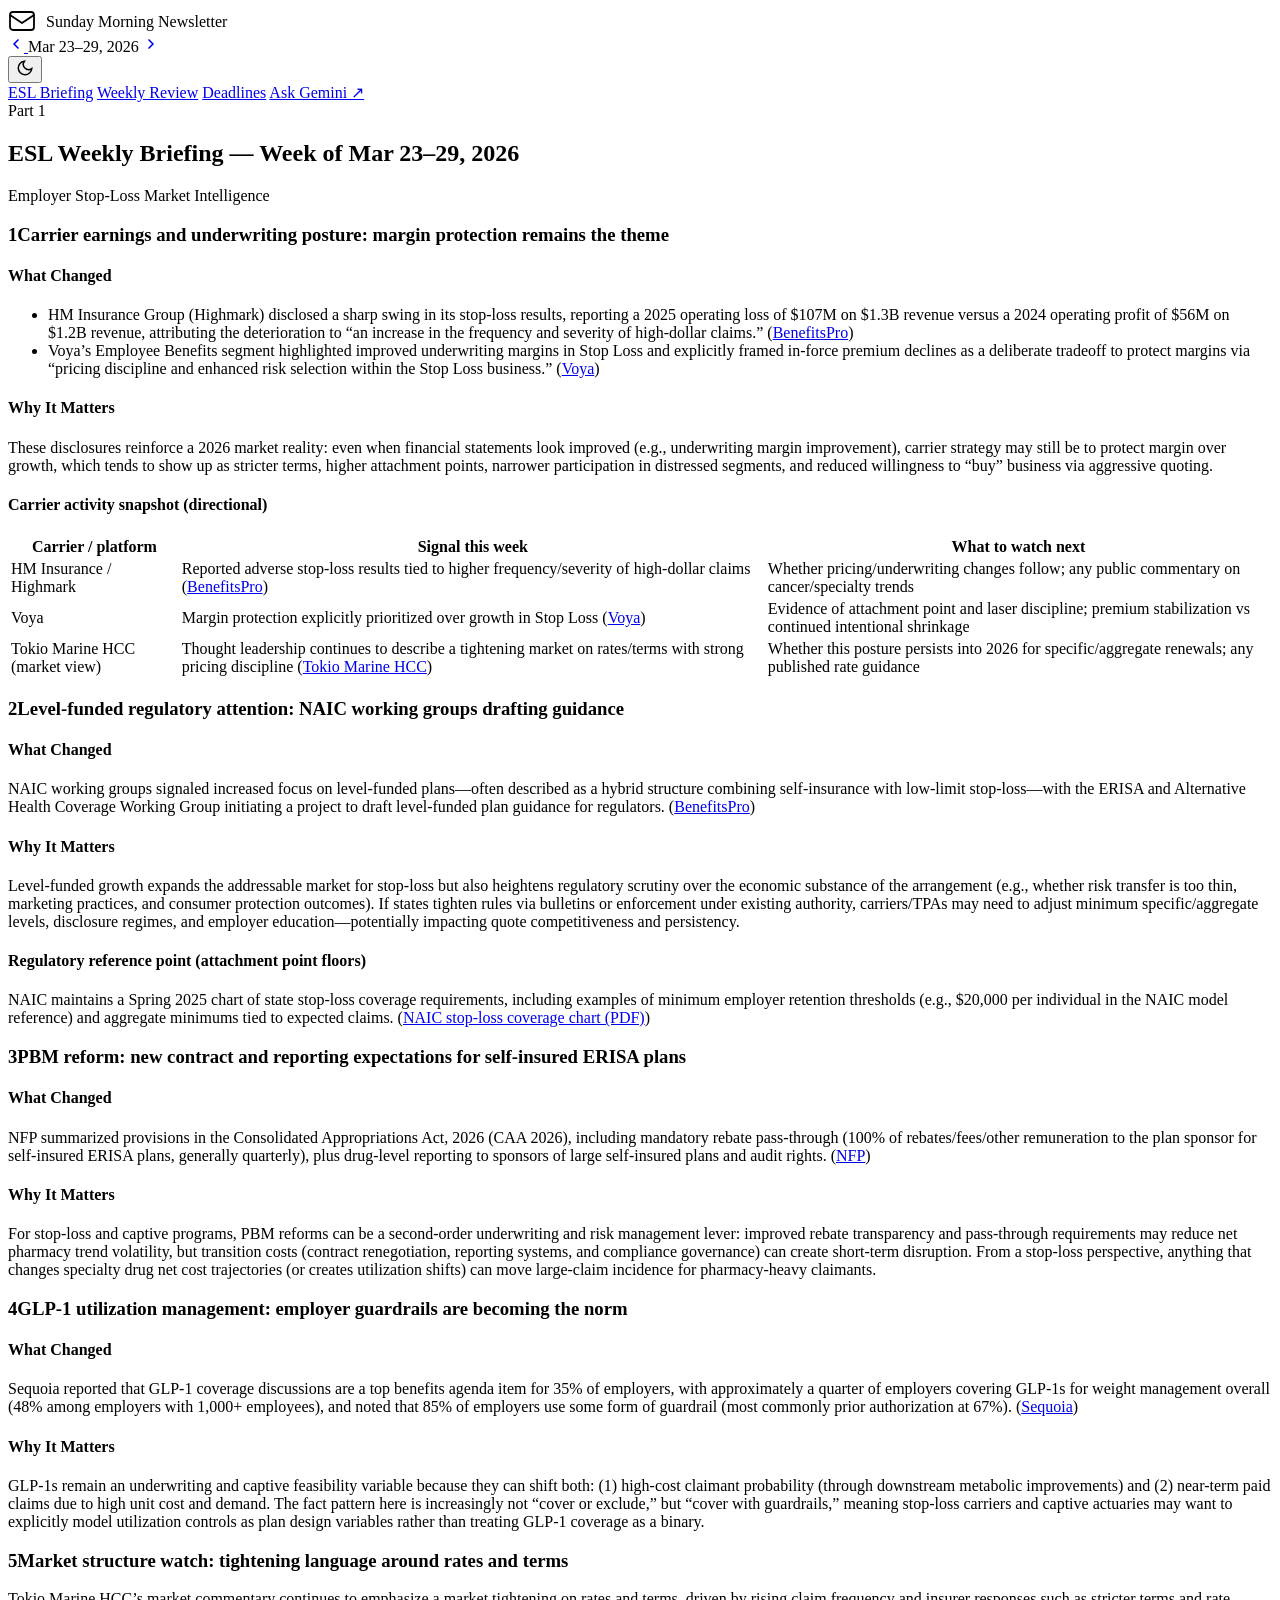
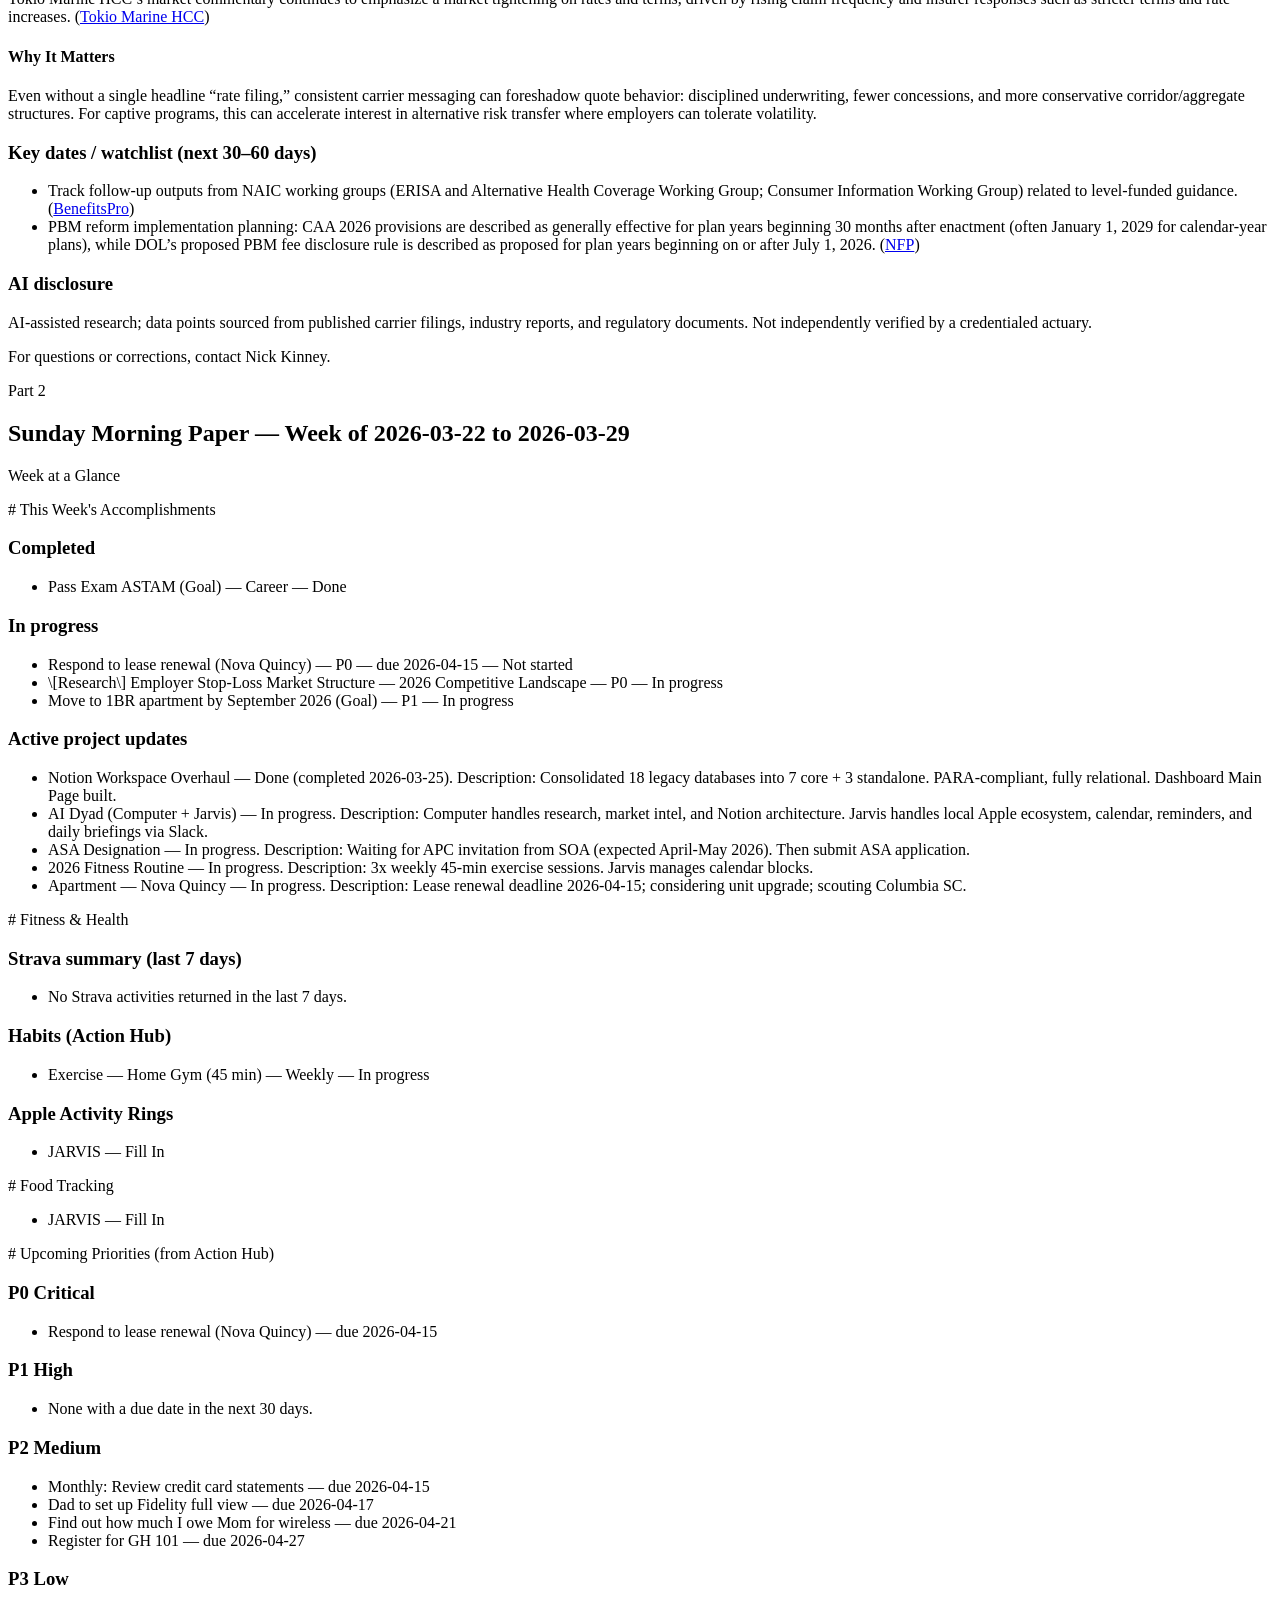
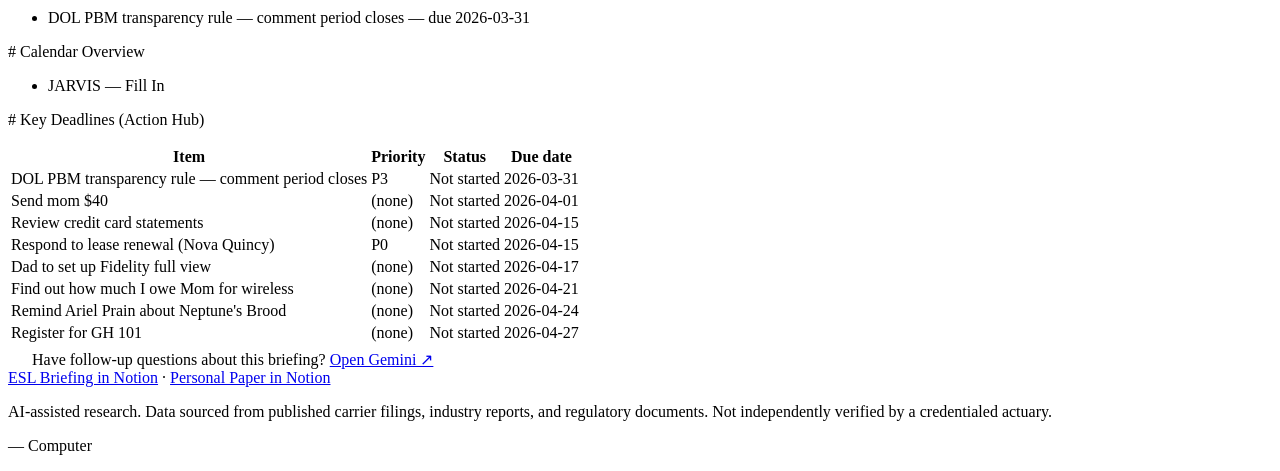
==== issues/0.html @ 7a2645c8 "Initial newsletter site — Mar 23-29, 2026" ====
<!DOCTYPE html>
<html lang="en" data-theme="dark">
<head>
  <meta charset="utf-8">
  <meta name="viewport" content="width=device-width, initial-scale=1.0">
  <title>Sunday Morning Newsletter — Mar 23–29, 2026</title>
  <link rel="preconnect" href="https://fonts.googleapis.com">
  <link rel="preconnect" href="https://fonts.gstatic.com" crossorigin>
  <link href="https://fonts.googleapis.com/css2?family=Inter:wght@400;500;600;700&family=Newsreader:ital,opsz,wght@0,6..72,400;0,6..72,500;0,6..72,600;1,6..72,400&display=swap" rel="stylesheet">
  <link rel="stylesheet" href="style.css">
</head>
<body>

<header class="site-header">
  <div class="header-inner">
    <div class="logo">
      <a href="index.html" style="display:flex;align-items:center;gap:10px;color:inherit;text-decoration:none;">
        <svg width="28" height="28" viewBox="0 0 28 28" fill="none" aria-label="Newsletter logo">
          <rect x="2" y="4" width="24" height="18" rx="3" stroke="currentColor" stroke-width="1.8"/>
          <path d="M2 7l12 8 12-8" stroke="currentColor" stroke-width="1.8" stroke-linejoin="round"/>
          <circle cx="22" cy="6" r="4" fill="var(--color-accent)" stroke="var(--color-bg)" stroke-width="1.5"/>
        </svg>
        <span>Sunday Morning Newsletter</span>
      </a>
    </div>
    <div class="header-meta">
      <div class="issue-nav">
        <a class="nav-arrow nav-disabled" href="#" title="Older issue">
          <svg width="16" height="16" viewBox="0 0 24 24" fill="none" stroke="currentColor" stroke-width="2.5" stroke-linecap="round" stroke-linejoin="round"><polyline points="15 18 9 12 15 6"/></svg>
        </a>
        <span class="edition-date">Mar 23–29, 2026</span>
        <a class="nav-arrow nav-disabled" href="#" title="Newer issue">
          <svg width="16" height="16" viewBox="0 0 24 24" fill="none" stroke="currentColor" stroke-width="2.5" stroke-linecap="round" stroke-linejoin="round"><polyline points="9 18 15 12 9 6"/></svg>
        </a>
      </div>
      <button data-theme-toggle aria-label="Switch to light mode">
        <svg width="18" height="18" viewBox="0 0 24 24" fill="none" stroke="currentColor" stroke-width="2"><circle cx="12" cy="12" r="5"/><path d="M12 1v2M12 21v2M4.22 4.22l1.42 1.42M18.36 18.36l1.42 1.42M1 12h2M21 12h2M4.22 19.78l1.42-1.42M18.36 5.64l1.42-1.42"/></svg>
      </button>
    </div>
  </div>
</header>

<nav class="toc">
  <div class="toc-inner">
    <a href="#esl" class="toc-link active">ESL Briefing</a>
    <a href="#personal" class="toc-link">Weekly Review</a>
    <a href="#deadlines" class="toc-link">Deadlines</a>
    <a href="https://gemini.google.com/" target="_blank" rel="noopener noreferrer" class="toc-link toc-gemini">Ask Gemini ↗</a>
  </div>
</nav>

<main>
  <section id="esl" class="part-banner esl-banner">
    <div class="container">
      <span class="part-label">Part 1</span>
      <h2 class="part-title">ESL Weekly Briefing — Week of Mar 23–29, 2026</h2>
      <p class="part-subtitle">Employer Stop-Loss Market Intelligence</p>
    </div>
  </section>

  <article class="briefing-section">
    <div class="container"><h3 class="section-heading"><span class="section-num">1</span>Carrier earnings and underwriting posture: margin protection remains the theme</h3>
<h4 class="sub-label">What Changed</h4>
<ul>
<li>HM Insurance Group (Highmark) disclosed a sharp swing in its stop-loss results, reporting a 2025 operating loss of $107M on $1.3B revenue versus a 2024 operating profit of $56M on $1.2B revenue, attributing the deterioration to “an increase in the frequency and severity of high-dollar claims.” (<a href="https://www.benefitspro.com/2026/03/25/highmark-loses-107m-on-employer-health-plan-stop-loss-business/" target="_blank" rel="noopener">BenefitsPro</a>)</li>
<li>Voya’s Employee Benefits segment highlighted improved underwriting margins in Stop Loss and explicitly framed in-force premium declines as a deliberate tradeoff to protect margins via “pricing discipline and enhanced risk selection within the Stop Loss business.” (<a href="https://www.voya.com/news/2026/02/voya-financial-announces-fourth-quarter-and-full-year-2025-results" target="_blank" rel="noopener">Voya</a>)</li>
</ul>
<h4 class="sub-label">Why It Matters</h4>
<p>These disclosures reinforce a 2026 market reality: even when financial statements look improved (e.g., underwriting margin improvement), carrier strategy may still be to protect margin over growth, which tends to show up as stricter terms, higher attachment points, narrower participation in distressed segments, and reduced willingness to “buy” business via aggressive quoting.</p>
<h4 class="sub-label">Carrier activity snapshot (directional)</h4>
<div class="data-table-wrap"><table class="data-table"><thead><tr><th>Carrier / platform</th><th>Signal this week</th><th>What to watch next</th></tr></thead><tbody><tr><td class="carrier-name">HM Insurance / Highmark</td><td>Reported adverse stop-loss results tied to higher frequency/severity of high-dollar claims (<a href="https://www.benefitspro.com/2026/03/25/highmark-loses-107m-onemployer-health-plan-stop-loss-business/" target="_blank" rel="noopener">BenefitsPro</a>)</td><td>Whether pricing/underwriting changes follow; any public commentary on cancer/specialty trends</td></tr><tr><td class="carrier-name">Voya</td><td>Margin protection explicitly prioritized over growth in Stop Loss (<a href="https://www.voya.com/news/2026/02/voya-financial-announces-fourth-quarter-and-full-year-2025-results" target="_blank" rel="noopener">Voya</a>)</td><td>Evidence of attachment point and laser discipline; premium stabilization vs continued intentional shrinkage</td></tr><tr><td class="carrier-name">Tokio Marine HCC (market view)</td><td>Thought leadership continues to describe a tightening market on rates/terms with strong pricing discipline (<a href="https://www.tmhcc.com/en-us/news-and-articles/thought-leadership/jay-ritchie-current-stop-loss-market-trends" target="_blank" rel="noopener">Tokio Marine HCC</a>)</td><td>Whether this posture persists into 2026 for specific/aggregate renewals; any published rate guidance</td></tr></tbody></table></div>
<h3 class="section-heading"><span class="section-num">2</span>Level-funded regulatory attention: NAIC working groups drafting guidance</h3>
<h4 class="sub-label">What Changed</h4>
<p>NAIC working groups signaled increased focus on level-funded plans—often described as a hybrid structure combining self-insurance with low-limit stop-loss—with the ERISA and Alternative Health Coverage Working Group initiating a project to draft level-funded plan guidance for regulators. (<a href="https://www.benefitspro.com/2026/03/26/state-regulators-wrestle-with-level-funded-health-plan-surge/" target="_blank" rel="noopener">BenefitsPro</a>)</p>
<h4 class="sub-label">Why It Matters</h4>
<p>Level-funded growth expands the addressable market for stop-loss but also heightens regulatory scrutiny over the economic substance of the arrangement (e.g., whether risk transfer is too thin, marketing practices, and consumer protection outcomes). If states tighten rules via bulletins or enforcement under existing authority, carriers/TPAs may need to adjust minimum specific/aggregate levels, disclosure regimes, and employer education—potentially impacting quote competitiveness and persistency.</p>
<h4 class="sub-label">Regulatory reference point (attachment point floors)</h4>
<p>NAIC maintains a Spring 2025 chart of state stop-loss coverage requirements, including examples of minimum employer retention thresholds (e.g., $20,000 per individual in the NAIC model reference) and aggregate minimums tied to expected claims. (<a href="https://content.naic.org/sites/default/files/model-law-chart-ha-90-stop-loss-coverage.pdf" target="_blank" rel="noopener">NAIC stop-loss coverage chart (PDF)</a>)</p>
<h3 class="section-heading"><span class="section-num">3</span>PBM reform: new contract and reporting expectations for self-insured ERISA plans</h3>
<h4 class="sub-label">What Changed</h4>
<p>NFP summarized provisions in the Consolidated Appropriations Act, 2026 (CAA 2026), including mandatory rebate pass-through (100% of rebates/fees/other remuneration to the plan sponsor for self-insured ERISA plans, generally quarterly), plus drug-level reporting to sponsors of large self-insured plans and audit rights. (<a href="https://www.nfp.com/insights/federal-pbm-reform-is-finally-law/" target="_blank" rel="noopener">NFP</a>)</p>
<h4 class="sub-label">Why It Matters</h4>
<p>For stop-loss and captive programs, PBM reforms can be a second-order underwriting and risk management lever: improved rebate transparency and pass-through requirements may reduce net pharmacy trend volatility, but transition costs (contract renegotiation, reporting systems, and compliance governance) can create short-term disruption. From a stop-loss perspective, anything that changes specialty drug net cost trajectories (or creates utilization shifts) can move large-claim incidence for pharmacy-heavy claimants.</p>
<h3 class="section-heading"><span class="section-num">4</span>GLP-1 utilization management: employer guardrails are becoming the norm</h3>
<h4 class="sub-label">What Changed</h4>
<p>Sequoia reported that GLP-1 coverage discussions are a top benefits agenda item for 35% of employers, with approximately a quarter of employers covering GLP-1s for weight management overall (48% among employers with 1,000+ employees), and noted that 85% of employers use some form of guardrail (most commonly prior authorization at 67%). (<a href="https://www.sequoia.com/2026/03/glp-1-coverage-trends-2026/" target="_blank" rel="noopener">Sequoia</a>)</p>
<h4 class="sub-label">Why It Matters</h4>
<p>GLP-1s remain an underwriting and captive feasibility variable because they can shift both: (1) high-cost claimant probability (through downstream metabolic improvements) and (2) near-term paid claims due to high unit cost and demand. The fact pattern here is increasingly not “cover or exclude,” but “cover with guardrails,” meaning stop-loss carriers and captive actuaries may want to explicitly model utilization controls as plan design variables rather than treating GLP-1 coverage as a binary.</p>
<h3 class="section-heading"><span class="section-num">5</span>Market structure watch: tightening language around rates and terms</h3>
<p>Tokio Marine HCC’s market commentary continues to emphasize a market tightening on rates and terms, driven by rising claim frequency and insurer responses such as stricter terms and rate increases. (<a href="https://www.tmhcc.com/en-us/news-and-articles/thought-leadership/jay-ritchie-current-stop-loss-market-trends" target="_blank" rel="noopener">Tokio Marine HCC</a>)</p>
<h4 class="sub-label">Why It Matters</h4>
<p>Even without a single headline “rate filing,” consistent carrier messaging can foreshadow quote behavior: disciplined underwriting, fewer concessions, and more conservative corridor/aggregate structures. For captive programs, this can accelerate interest in alternative risk transfer where employers can tolerate volatility.</p>
<h3 class="section-heading">Key dates / watchlist (next 30–60 days)</h3>
<ul>
<li>Track follow-up outputs from NAIC working groups (ERISA and Alternative Health Coverage Working Group; Consumer Information Working Group) related to level-funded guidance. (<a href="https://www.benefitspro.com/2026/03/26/state-regulators-wrestle-with-level-funded-health-plan-surge/" target="_blank" rel="noopener">BenefitsPro</a>)</li>
<li>PBM reform implementation planning: CAA 2026 provisions are described as generally effective for plan years beginning 30 months after enactment (often January 1, 2029 for calendar-year plans), while DOL’s proposed PBM fee disclosure rule is described as proposed for plan years beginning on or after July 1, 2026. (<a href="https://www.nfp.com/insights/federal-pbm-reform-is-finally-law/" target="_blank" rel="noopener">NFP</a>)</li>
</ul>
<h3 class="section-heading">AI disclosure</h3>
<p>AI-assisted research; data points sourced from published carrier filings, industry reports, and regulatory documents. Not independently verified by a credentialed actuary.</p>
<p>For questions or corrections, contact Nick Kinney.</p></div>
  </article>

  <section id="personal" class="part-banner personal-banner">
    <div class="container">
      <span class="part-label">Part 2</span>
      <h2 class="part-title">Sunday Morning Paper — Week of 2026-03-22 to 2026-03-29</h2>
      <p class="part-subtitle">Week at a Glance</p>
    </div>
  </section>

  <article class="briefing-section" id="deadlines">
    <div class="container"><p># This Week's Accomplishments</p>
<h3 class="section-heading">Completed</h3>
<ul>
<li>Pass Exam ASTAM (Goal) — Career — Done</li>
</ul>
<h3 class="section-heading">In progress</h3>
<ul>
<li>Respond to lease renewal (Nova Quincy) — P0 — due 2026-04-15 — Not started</li>
<li>\[Research\] Employer Stop-Loss Market Structure — 2026 Competitive Landscape — P0 — In progress</li>
<li>Move to 1BR apartment by September 2026 (Goal) — P1 — In progress</li>
</ul>
<h3 class="section-heading">Active project updates</h3>
<ul>
<li>Notion Workspace Overhaul — Done (completed 2026-03-25). Description: Consolidated 18 legacy databases into 7 core + 3 standalone. PARA-compliant, fully relational. Dashboard Main Page built.</li>
<li>AI Dyad (Computer + Jarvis) — In progress. Description: Computer handles research, market intel, and Notion architecture. Jarvis handles local Apple ecosystem, calendar, reminders, and daily briefings via Slack.</li>
<li>ASA Designation — In progress. Description: Waiting for APC invitation from SOA (expected April-May 2026). Then submit ASA application.</li>
<li>2026 Fitness Routine — In progress. Description: 3x weekly 45-min exercise sessions. Jarvis manages calendar blocks.</li>
<li>Apartment — Nova Quincy — In progress. Description: Lease renewal deadline 2026-04-15; considering unit upgrade; scouting Columbia SC.</li>
</ul>
<p># Fitness & Health</p>
<h3 class="section-heading">Strava summary (last 7 days)</h3>
<ul>
<li>No Strava activities returned in the last 7 days.</li>
</ul>
<h3 class="section-heading">Habits (Action Hub)</h3>
<ul>
<li>Exercise — Home Gym (45 min) — Weekly — In progress</li>
</ul>
<h3 class="section-heading">Apple Activity Rings</h3>
<ul>
<li>JARVIS — Fill In</li>
</ul>
<p># Food Tracking</p>
<ul>
<li>JARVIS — Fill In</li>
</ul>
<p># Upcoming Priorities (from Action Hub)</p>
<h3 class="section-heading">P0 Critical</h3>
<ul>
<li>Respond to lease renewal (Nova Quincy) — due 2026-04-15</li>
</ul>
<h3 class="section-heading">P1 High</h3>
<ul>
<li>None with a due date in the next 30 days.</li>
</ul>
<h3 class="section-heading">P2 Medium</h3>
<ul>
<li>Monthly: Review credit card statements — due 2026-04-15</li>
<li>Dad to set up Fidelity full view — due 2026-04-17</li>
<li>Find out how much I owe Mom for wireless — due 2026-04-21</li>
<li>Register for GH 101 — due 2026-04-27</li>
</ul>
<h3 class="section-heading">P3 Low</h3>
<ul>
<li>DOL PBM transparency rule — comment period closes — due 2026-03-31</li>
</ul>
<p># Calendar Overview</p>
<ul>
<li>JARVIS — Fill In</li>
</ul>
<p># Key Deadlines (Action Hub)</p>
<div class="data-table-wrap"><table class="data-table"><thead><tr><th>Item</th><th>Priority</th><th>Status</th><th>Due date</th></tr></thead><tbody><tr><td class="carrier-name">DOL PBM transparency rule — comment period closes</td><td>P3</td><td>Not started</td><td>2026-03-31</td></tr><tr><td class="carrier-name">Send mom $40</td><td>(none)</td><td>Not started</td><td>2026-04-01</td></tr><tr><td class="carrier-name">Review credit card statements</td><td>(none)</td><td>Not started</td><td>2026-04-15</td></tr><tr><td class="carrier-name">Respond to lease renewal (Nova Quincy)</td><td>P0</td><td>Not started</td><td>2026-04-15</td></tr><tr><td class="carrier-name">Dad to set up Fidelity full view</td><td>(none)</td><td>Not started</td><td>2026-04-17</td></tr><tr><td class="carrier-name">Find out how much I owe Mom for wireless</td><td>(none)</td><td>Not started</td><td>2026-04-21</td></tr><tr><td class="carrier-name">Remind Ariel Prain about Neptune's Brood</td><td>(none)</td><td>Not started</td><td>2026-04-24</td></tr><tr><td class="carrier-name">Register for GH 101</td><td>(none)</td><td>Not started</td><td>2026-04-27</td></tr></tbody></table></div></div>
  </article>
</main>

<footer class="site-footer">
  <div class="container">
    <div class="gemini-bar">
      <svg width="20" height="20" viewBox="0 0 24 24" fill="none">
        <path d="M12 2L2 7l10 5 10-5-10-5zM2 17l10 5 10-5M2 12l10 5 10-5" stroke="var(--color-accent)" stroke-width="1.5" stroke-linejoin="round" stroke-linecap="round"/>
      </svg>
      <span>Have follow-up questions about this briefing?</span>
      <a href="https://gemini.google.com/" target="_blank" rel="noopener noreferrer">Open Gemini ↗</a>
    </div>
    <div class="footer-links">
      <a href="https://www.notion.so/3326f25377ef8184b615d2a63b647298" target="_blank" rel="noopener">ESL Briefing in Notion</a>
      <span class="footer-sep">·</span>
      <a href="https://www.notion.so/3326f25377ef813abde2c9034046ad4c" target="_blank" rel="noopener">Personal Paper in Notion</a>
    </div>
    <p class="ai-disclosure">AI-assisted research. Data sourced from published carrier filings, industry reports, and regulatory documents. Not independently verified by a credentialed actuary.</p>
    <p class="footer-sig">— Computer</p>
  </div>
</footer>

<script>
(function(){
  const t=document.querySelector('[data-theme-toggle]'),r=document.documentElement;
  let d=matchMedia('(prefers-color-scheme:dark)').matches?'dark':'light';
  r.setAttribute('data-theme',d);
  function u(){t.innerHTML=d==='dark'?'<svg width="18" height="18" viewBox="0 0 24 24" fill="none" stroke="currentColor" stroke-width="2"><circle cx="12" cy="12" r="5"/><path d="M12 1v2M12 21v2M4.22 4.22l1.42 1.42M18.36 18.36l1.42 1.42M1 12h2M21 12h2M4.22 19.78l1.42-1.42M18.36 5.64l1.42-1.42"/></svg>':'<svg width="18" height="18" viewBox="0 0 24 24" fill="none" stroke="currentColor" stroke-width="2"><path d="M21 12.79A9 9 0 1 1 11.21 3 7 7 0 0 0 21 12.79z"/></svg>';}
  u();t.addEventListener('click',()=>{d=d==='dark'?'light':'dark';r.setAttribute('data-theme',d);u();});
})();
const secs=document.querySelectorAll('[id]'),links=document.querySelectorAll('.toc-link:not(.toc-gemini)');
new IntersectionObserver(es=>{es.forEach(e=>{if(e.isIntersecting){links.forEach(l=>l.classList.remove('active'));const l=document.querySelector(`.toc-link[href="#${e.target.id}"]`);if(l)l.classList.add('active');}});},{rootMargin:'-100px 0px -60% 0px'}).observe(...secs);
</script>
</body>
</html>
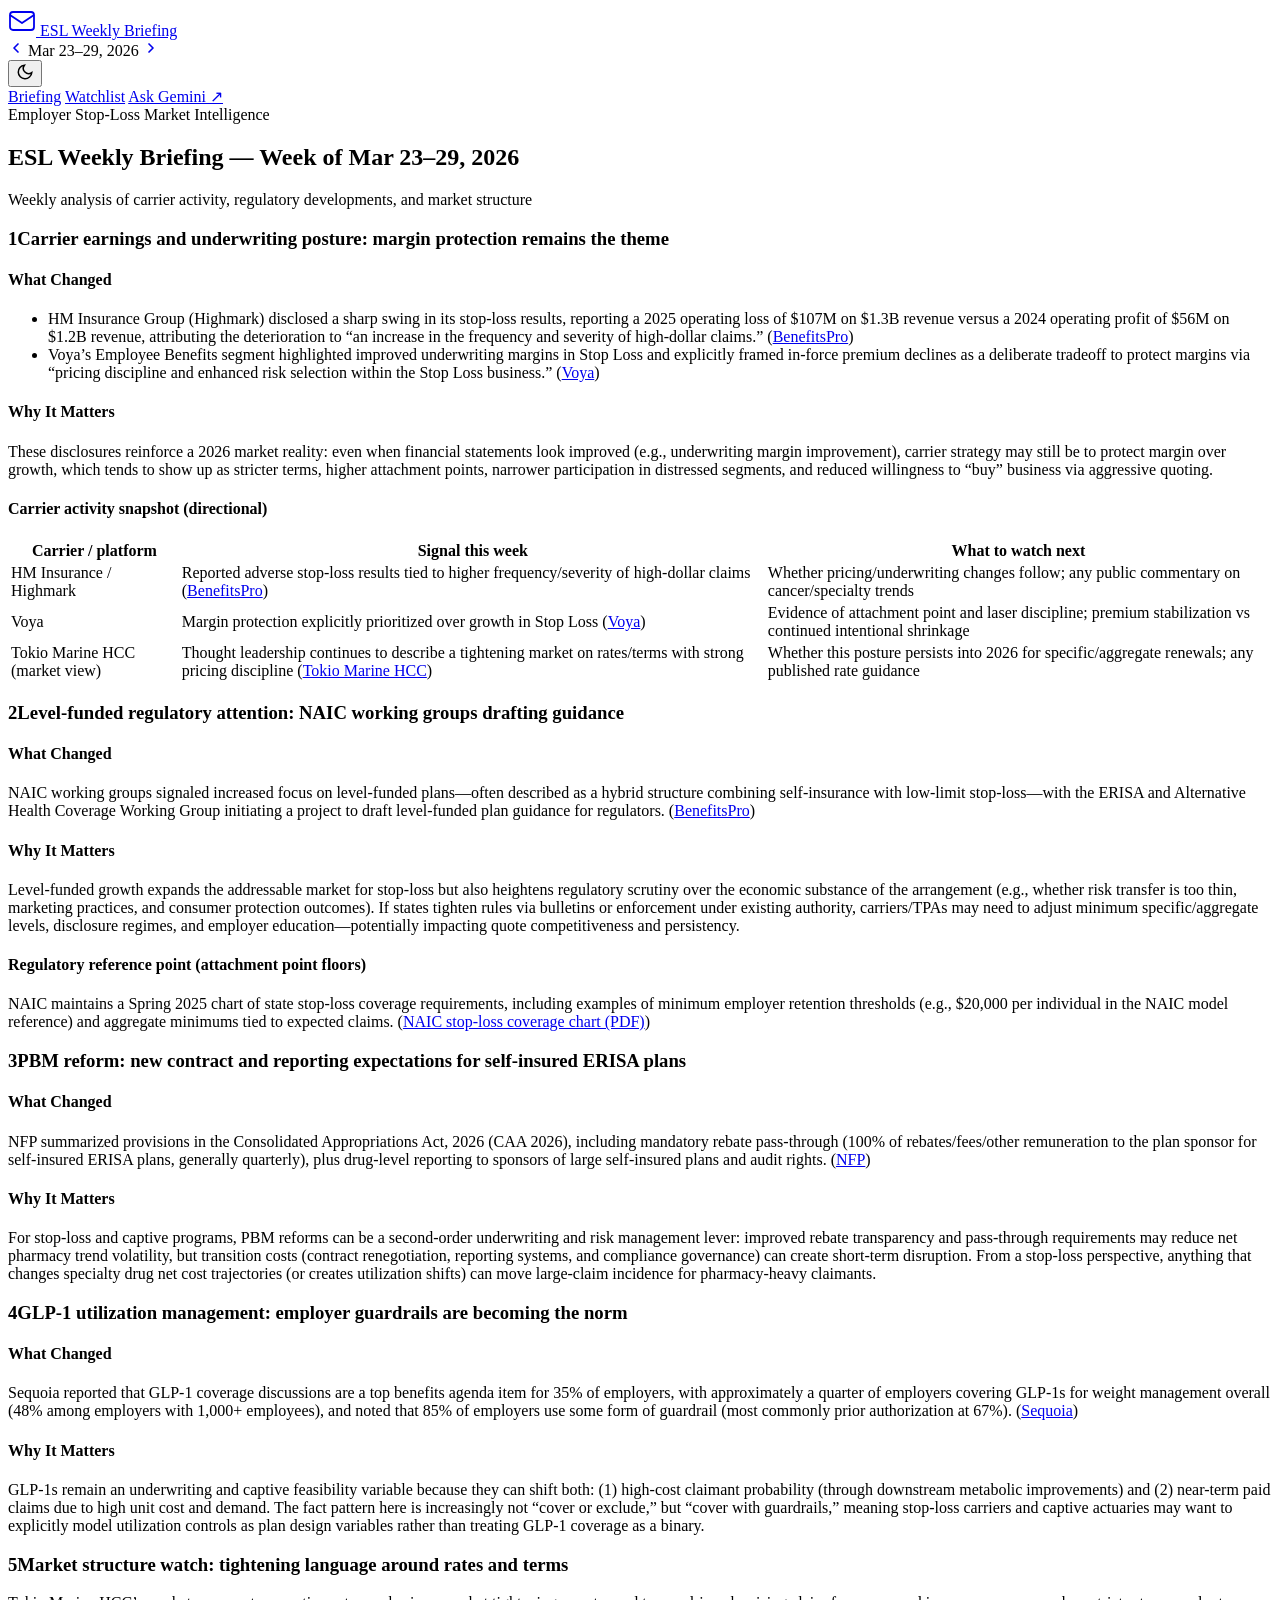
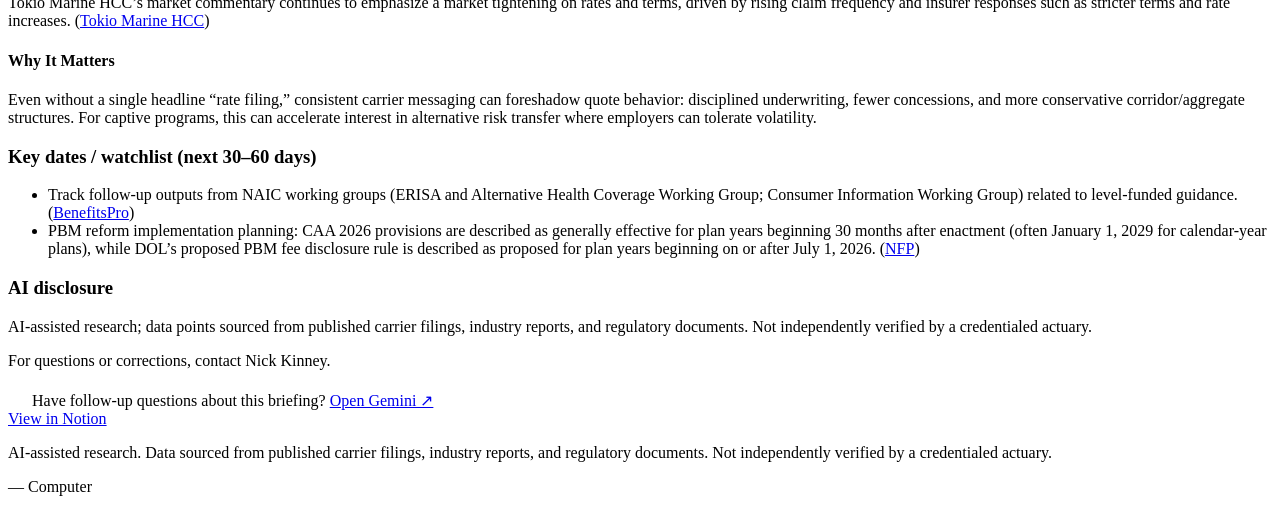
==== commit 3f088d50: "ESL-only public site — removed personal review, improved formatting" ====
--- a/issues/0.html
+++ b/issues/0.html
@@ -1,65 +1,41 @@
 <!DOCTYPE html>
 <html lang="en" data-theme="dark">
 <head>
-  <meta charset="utf-8">
-  <meta name="viewport" content="width=device-width, initial-scale=1.0">
-  <title>Sunday Morning Newsletter — Mar 23–29, 2026</title>
-  <link rel="preconnect" href="https://fonts.googleapis.com">
-  <link rel="preconnect" href="https://fonts.gstatic.com" crossorigin>
-  <link href="https://fonts.googleapis.com/css2?family=Inter:wght@400;500;600;700&family=Newsreader:ital,opsz,wght@0,6..72,400;0,6..72,500;0,6..72,600;1,6..72,400&display=swap" rel="stylesheet">
-  <link rel="stylesheet" href="style.css">
+<meta charset="utf-8"><meta name="viewport" content="width=device-width, initial-scale=1.0">
+<title>ESL Weekly Briefing — Week of Mar 23–29, 2026</title>
+<link rel="preconnect" href="https://fonts.googleapis.com">
+<link rel="preconnect" href="https://fonts.gstatic.com" crossorigin>
+<link href="https://fonts.googleapis.com/css2?family=Inter:wght@400;500;600;700;800&family=Newsreader:ital,opsz,wght@0,6..72,400;0,6..72,500;0,6..72,600;1,6..72,400&display=swap" rel="stylesheet">
+<link rel="stylesheet" href="style.css">
 </head>
 <body>
+<header class="site-header"><div class="header-inner">
+<div class="logo"><a href="index.html">
+<svg width="28" height="28" viewBox="0 0 28 28" fill="none" aria-label="Logo"><rect x="2" y="4" width="24" height="18" rx="3" stroke="currentColor" stroke-width="1.8"/><path d="M2 7l12 8 12-8" stroke="currentColor" stroke-width="1.8" stroke-linejoin="round"/><circle cx="22" cy="6" r="4" fill="var(--color-accent)" stroke="var(--color-bg)" stroke-width="1.5"/></svg>
+<span>ESL Weekly Briefing</span></a></div>
+<div class="header-meta"><div class="issue-nav">
+<a class="nav-arrow nav-disabled" href="#" title="Older"><svg width="16" height="16" viewBox="0 0 24 24" fill="none" stroke="currentColor" stroke-width="2.5" stroke-linecap="round" stroke-linejoin="round"><polyline points="15 18 9 12 15 6"/></svg></a>
+<span class="edition-date">Mar 23–29, 2026</span>
+<a class="nav-arrow nav-disabled" href="#" title="Newer"><svg width="16" height="16" viewBox="0 0 24 24" fill="none" stroke="currentColor" stroke-width="2.5" stroke-linecap="round" stroke-linejoin="round"><polyline points="9 18 15 12 9 6"/></svg></a>
+</div>
+<button data-theme-toggle aria-label="Toggle theme"><svg width="18" height="18" viewBox="0 0 24 24" fill="none" stroke="currentColor" stroke-width="2"><circle cx="12" cy="12" r="5"/><path d="M12 1v2M12 21v2M4.22 4.22l1.42 1.42M18.36 18.36l1.42 1.42M1 12h2M21 12h2M4.22 19.78l1.42-1.42M18.36 5.64l1.42-1.42"/></svg></button>
+</div></div></header>
 
-<header class="site-header">
-  <div class="header-inner">
-    <div class="logo">
-      <a href="index.html" style="display:flex;align-items:center;gap:10px;color:inherit;text-decoration:none;">
-        <svg width="28" height="28" viewBox="0 0 28 28" fill="none" aria-label="Newsletter logo">
-          <rect x="2" y="4" width="24" height="18" rx="3" stroke="currentColor" stroke-width="1.8"/>
-          <path d="M2 7l12 8 12-8" stroke="currentColor" stroke-width="1.8" stroke-linejoin="round"/>
-          <circle cx="22" cy="6" r="4" fill="var(--color-accent)" stroke="var(--color-bg)" stroke-width="1.5"/>
-        </svg>
-        <span>Sunday Morning Newsletter</span>
-      </a>
-    </div>
-    <div class="header-meta">
-      <div class="issue-nav">
-        <a class="nav-arrow nav-disabled" href="#" title="Older issue">
-          <svg width="16" height="16" viewBox="0 0 24 24" fill="none" stroke="currentColor" stroke-width="2.5" stroke-linecap="round" stroke-linejoin="round"><polyline points="15 18 9 12 15 6"/></svg>
-        </a>
-        <span class="edition-date">Mar 23–29, 2026</span>
-        <a class="nav-arrow nav-disabled" href="#" title="Newer issue">
-          <svg width="16" height="16" viewBox="0 0 24 24" fill="none" stroke="currentColor" stroke-width="2.5" stroke-linecap="round" stroke-linejoin="round"><polyline points="9 18 15 12 9 6"/></svg>
-        </a>
-      </div>
-      <button data-theme-toggle aria-label="Switch to light mode">
-        <svg width="18" height="18" viewBox="0 0 24 24" fill="none" stroke="currentColor" stroke-width="2"><circle cx="12" cy="12" r="5"/><path d="M12 1v2M12 21v2M4.22 4.22l1.42 1.42M18.36 18.36l1.42 1.42M1 12h2M21 12h2M4.22 19.78l1.42-1.42M18.36 5.64l1.42-1.42"/></svg>
-      </button>
-    </div>
-  </div>
-</header>
-
-<nav class="toc">
-  <div class="toc-inner">
-    <a href="#esl" class="toc-link active">ESL Briefing</a>
-    <a href="#personal" class="toc-link">Weekly Review</a>
-    <a href="#deadlines" class="toc-link">Deadlines</a>
-    <a href="https://gemini.google.com/" target="_blank" rel="noopener noreferrer" class="toc-link toc-gemini">Ask Gemini ↗</a>
-  </div>
-</nav>
+<nav class="toc"><div class="toc-inner">
+<a href="#top" class="toc-link active">Briefing</a>
+<a href="#watchlist" class="toc-link">Watchlist</a>
+<a href="https://gemini.google.com/" target="_blank" rel="noopener noreferrer" class="toc-link toc-gemini">Ask Gemini ↗</a>
+</div></nav>
 
 <main>
-  <section id="esl" class="part-banner esl-banner">
-    <div class="container">
-      <span class="part-label">Part 1</span>
-      <h2 class="part-title">ESL Weekly Briefing — Week of Mar 23–29, 2026</h2>
-      <p class="part-subtitle">Employer Stop-Loss Market Intelligence</p>
-    </div>
-  </section>
+<section id="top" class="issue-hero"><div class="container">
+<div class="part-label">Employer Stop-Loss Market Intelligence</div>
+<h1>ESL Weekly Briefing — Week of Mar 23–29, 2026</h1>
+<p class="subtitle">Weekly analysis of carrier activity, regulatory developments, and market structure</p>
+</div></section>
 
-  <article class="briefing-section">
-    <div class="container"><h3 class="section-heading"><span class="section-num">1</span>Carrier earnings and underwriting posture: margin protection remains the theme</h3>
+<article class="briefing-section"><div class="container">
+<h3 class="section-heading"><span class="section-num">1</span>Carrier earnings and underwriting posture: margin protection remains the theme</h3>
 <h4 class="sub-label">What Changed</h4>
 <ul>
 <li>HM Insurance Group (Highmark) disclosed a sharp swing in its stop-loss results, reporting a 2025 operating loss of $107M on $1.3B revenue versus a 2024 operating profit of $56M on $1.2B revenue, attributing the deterioration to “an increase in the frequency and severity of high-dollar claims.” (<a href="https://www.benefitspro.com/2026/03/25/highmark-loses-107m-on-employer-health-plan-stop-loss-business/" target="_blank" rel="noopener">BenefitsPro</a>)</li>
@@ -97,112 +73,22 @@
 </ul>
 <h3 class="section-heading">AI disclosure</h3>
 <p>AI-assisted research; data points sourced from published carrier filings, industry reports, and regulatory documents. Not independently verified by a credentialed actuary.</p>
-<p>For questions or corrections, contact Nick Kinney.</p></div>
-  </article>
-
-  <section id="personal" class="part-banner personal-banner">
-    <div class="container">
-      <span class="part-label">Part 2</span>
-      <h2 class="part-title">Sunday Morning Paper — Week of 2026-03-22 to 2026-03-29</h2>
-      <p class="part-subtitle">Week at a Glance</p>
-    </div>
-  </section>
-
-  <article class="briefing-section" id="deadlines">
-    <div class="container"><p># This Week's Accomplishments</p>
-<h3 class="section-heading">Completed</h3>
-<ul>
-<li>Pass Exam ASTAM (Goal) — Career — Done</li>
-</ul>
-<h3 class="section-heading">In progress</h3>
-<ul>
-<li>Respond to lease renewal (Nova Quincy) — P0 — due 2026-04-15 — Not started</li>
-<li>\[Research\] Employer Stop-Loss Market Structure — 2026 Competitive Landscape — P0 — In progress</li>
-<li>Move to 1BR apartment by September 2026 (Goal) — P1 — In progress</li>
-</ul>
-<h3 class="section-heading">Active project updates</h3>
-<ul>
-<li>Notion Workspace Overhaul — Done (completed 2026-03-25). Description: Consolidated 18 legacy databases into 7 core + 3 standalone. PARA-compliant, fully relational. Dashboard Main Page built.</li>
-<li>AI Dyad (Computer + Jarvis) — In progress. Description: Computer handles research, market intel, and Notion architecture. Jarvis handles local Apple ecosystem, calendar, reminders, and daily briefings via Slack.</li>
-<li>ASA Designation — In progress. Description: Waiting for APC invitation from SOA (expected April-May 2026). Then submit ASA application.</li>
-<li>2026 Fitness Routine — In progress. Description: 3x weekly 45-min exercise sessions. Jarvis manages calendar blocks.</li>
-<li>Apartment — Nova Quincy — In progress. Description: Lease renewal deadline 2026-04-15; considering unit upgrade; scouting Columbia SC.</li>
-</ul>
-<p># Fitness & Health</p>
-<h3 class="section-heading">Strava summary (last 7 days)</h3>
-<ul>
-<li>No Strava activities returned in the last 7 days.</li>
-</ul>
-<h3 class="section-heading">Habits (Action Hub)</h3>
-<ul>
-<li>Exercise — Home Gym (45 min) — Weekly — In progress</li>
-</ul>
-<h3 class="section-heading">Apple Activity Rings</h3>
-<ul>
-<li>JARVIS — Fill In</li>
-</ul>
-<p># Food Tracking</p>
-<ul>
-<li>JARVIS — Fill In</li>
-</ul>
-<p># Upcoming Priorities (from Action Hub)</p>
-<h3 class="section-heading">P0 Critical</h3>
-<ul>
-<li>Respond to lease renewal (Nova Quincy) — due 2026-04-15</li>
-</ul>
-<h3 class="section-heading">P1 High</h3>
-<ul>
-<li>None with a due date in the next 30 days.</li>
-</ul>
-<h3 class="section-heading">P2 Medium</h3>
-<ul>
-<li>Monthly: Review credit card statements — due 2026-04-15</li>
-<li>Dad to set up Fidelity full view — due 2026-04-17</li>
-<li>Find out how much I owe Mom for wireless — due 2026-04-21</li>
-<li>Register for GH 101 — due 2026-04-27</li>
-</ul>
-<h3 class="section-heading">P3 Low</h3>
-<ul>
-<li>DOL PBM transparency rule — comment period closes — due 2026-03-31</li>
-</ul>
-<p># Calendar Overview</p>
-<ul>
-<li>JARVIS — Fill In</li>
-</ul>
-<p># Key Deadlines (Action Hub)</p>
-<div class="data-table-wrap"><table class="data-table"><thead><tr><th>Item</th><th>Priority</th><th>Status</th><th>Due date</th></tr></thead><tbody><tr><td class="carrier-name">DOL PBM transparency rule — comment period closes</td><td>P3</td><td>Not started</td><td>2026-03-31</td></tr><tr><td class="carrier-name">Send mom $40</td><td>(none)</td><td>Not started</td><td>2026-04-01</td></tr><tr><td class="carrier-name">Review credit card statements</td><td>(none)</td><td>Not started</td><td>2026-04-15</td></tr><tr><td class="carrier-name">Respond to lease renewal (Nova Quincy)</td><td>P0</td><td>Not started</td><td>2026-04-15</td></tr><tr><td class="carrier-name">Dad to set up Fidelity full view</td><td>(none)</td><td>Not started</td><td>2026-04-17</td></tr><tr><td class="carrier-name">Find out how much I owe Mom for wireless</td><td>(none)</td><td>Not started</td><td>2026-04-21</td></tr><tr><td class="carrier-name">Remind Ariel Prain about Neptune's Brood</td><td>(none)</td><td>Not started</td><td>2026-04-24</td></tr><tr><td class="carrier-name">Register for GH 101</td><td>(none)</td><td>Not started</td><td>2026-04-27</td></tr></tbody></table></div></div>
-  </article>
+<p>For questions or corrections, contact Nick Kinney.</p>
+</div></article>
 </main>
 
-<footer class="site-footer">
-  <div class="container">
-    <div class="gemini-bar">
-      <svg width="20" height="20" viewBox="0 0 24 24" fill="none">
-        <path d="M12 2L2 7l10 5 10-5-10-5zM2 17l10 5 10-5M2 12l10 5 10-5" stroke="var(--color-accent)" stroke-width="1.5" stroke-linejoin="round" stroke-linecap="round"/>
-      </svg>
-      <span>Have follow-up questions about this briefing?</span>
-      <a href="https://gemini.google.com/" target="_blank" rel="noopener noreferrer">Open Gemini ↗</a>
-    </div>
-    <div class="footer-links">
-      <a href="https://www.notion.so/3326f25377ef8184b615d2a63b647298" target="_blank" rel="noopener">ESL Briefing in Notion</a>
-      <span class="footer-sep">·</span>
-      <a href="https://www.notion.so/3326f25377ef813abde2c9034046ad4c" target="_blank" rel="noopener">Personal Paper in Notion</a>
-    </div>
-    <p class="ai-disclosure">AI-assisted research. Data sourced from published carrier filings, industry reports, and regulatory documents. Not independently verified by a credentialed actuary.</p>
-    <p class="footer-sig">— Computer</p>
-  </div>
-</footer>
+<footer class="site-footer"><div class="container">
+<div class="gemini-bar">
+<svg width="20" height="20" viewBox="0 0 24 24" fill="none"><path d="M12 2L2 7l10 5 10-5-10-5zM2 17l10 5 10-5M2 12l10 5 10-5" stroke="var(--color-accent)" stroke-width="1.5" stroke-linejoin="round" stroke-linecap="round"/></svg>
+<span>Have follow-up questions about this briefing?</span>
+<a href="https://gemini.google.com/" target="_blank" rel="noopener noreferrer">Open Gemini ↗</a>
+</div>
+<div class="footer-links"><a href="https://www.notion.so/3326f25377ef8184b615d2a63b647298" target="_blank" rel="noopener">View in Notion</a></div>
+<p class="ai-disclosure">AI-assisted research. Data sourced from published carrier filings, industry reports, and regulatory documents. Not independently verified by a credentialed actuary.</p>
+<p class="footer-sig">— Computer</p>
+</div></footer>
 
 <script>
-(function(){
-  const t=document.querySelector('[data-theme-toggle]'),r=document.documentElement;
-  let d=matchMedia('(prefers-color-scheme:dark)').matches?'dark':'light';
-  r.setAttribute('data-theme',d);
-  function u(){t.innerHTML=d==='dark'?'<svg width="18" height="18" viewBox="0 0 24 24" fill="none" stroke="currentColor" stroke-width="2"><circle cx="12" cy="12" r="5"/><path d="M12 1v2M12 21v2M4.22 4.22l1.42 1.42M18.36 18.36l1.42 1.42M1 12h2M21 12h2M4.22 19.78l1.42-1.42M18.36 5.64l1.42-1.42"/></svg>':'<svg width="18" height="18" viewBox="0 0 24 24" fill="none" stroke="currentColor" stroke-width="2"><path d="M21 12.79A9 9 0 1 1 11.21 3 7 7 0 0 0 21 12.79z"/></svg>';}
-  u();t.addEventListener('click',()=>{d=d==='dark'?'light':'dark';r.setAttribute('data-theme',d);u();});
-})();
-const secs=document.querySelectorAll('[id]'),links=document.querySelectorAll('.toc-link:not(.toc-gemini)');
-new IntersectionObserver(es=>{es.forEach(e=>{if(e.isIntersecting){links.forEach(l=>l.classList.remove('active'));const l=document.querySelector(`.toc-link[href="#${e.target.id}"]`);if(l)l.classList.add('active');}});},{rootMargin:'-100px 0px -60% 0px'}).observe(...secs);
+(function(){const t=document.querySelector('[data-theme-toggle]'),r=document.documentElement;let d=matchMedia('(prefers-color-scheme:dark)').matches?'dark':'light';r.setAttribute('data-theme',d);function u(){t.innerHTML=d==='dark'?'<svg width="18" height="18" viewBox="0 0 24 24" fill="none" stroke="currentColor" stroke-width="2"><circle cx="12" cy="12" r="5"/><path d="M12 1v2M12 21v2M4.22 4.22l1.42 1.42M18.36 18.36l1.42 1.42M1 12h2M21 12h2M4.22 19.78l1.42-1.42M18.36 5.64l1.42-1.42"/></svg>':'<svg width="18" height="18" viewBox="0 0 24 24" fill="none" stroke="currentColor" stroke-width="2"><path d="M21 12.79A9 9 0 1 1 11.21 3 7 7 0 0 0 21 12.79z"/></svg>';};u();t.addEventListener('click',()=>{d=d==='dark'?'light':'dark';r.setAttribute('data-theme',d);u();});})();
 </script>
-</body>
-</html>+</body></html>
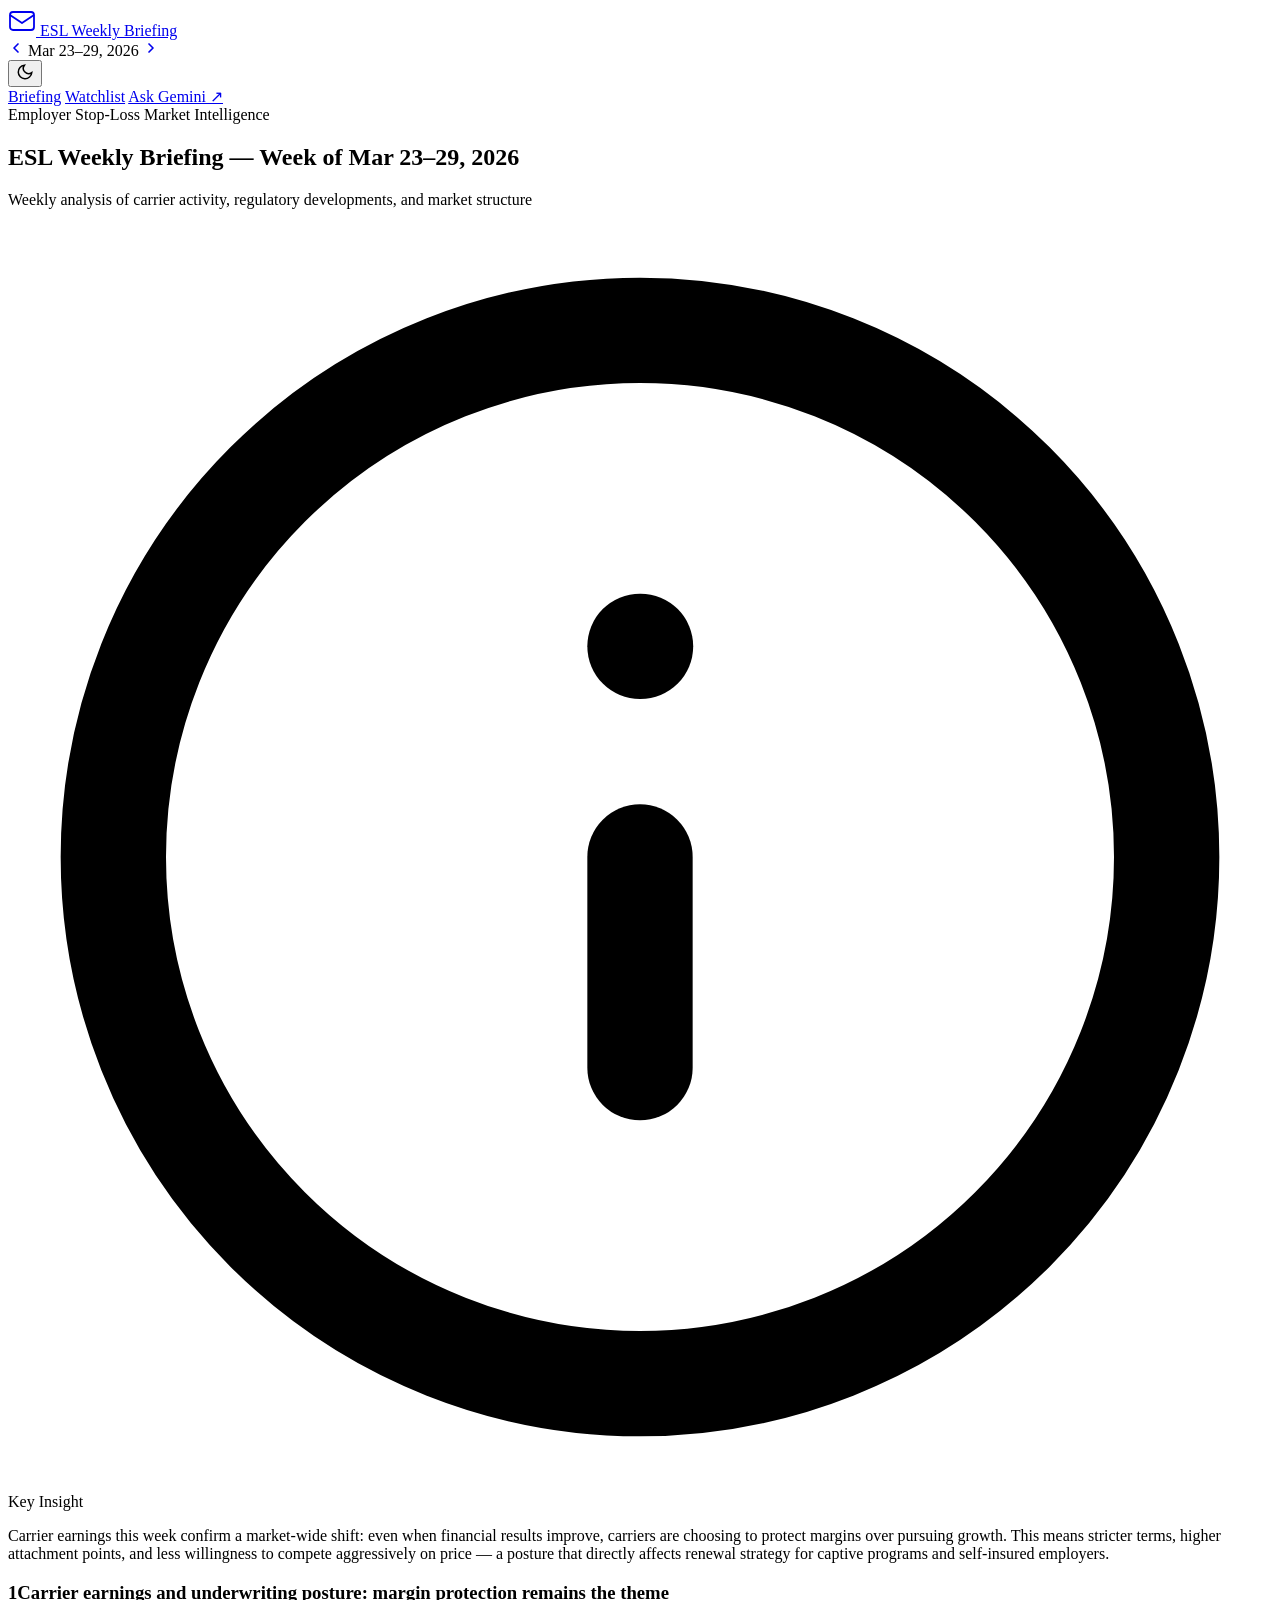
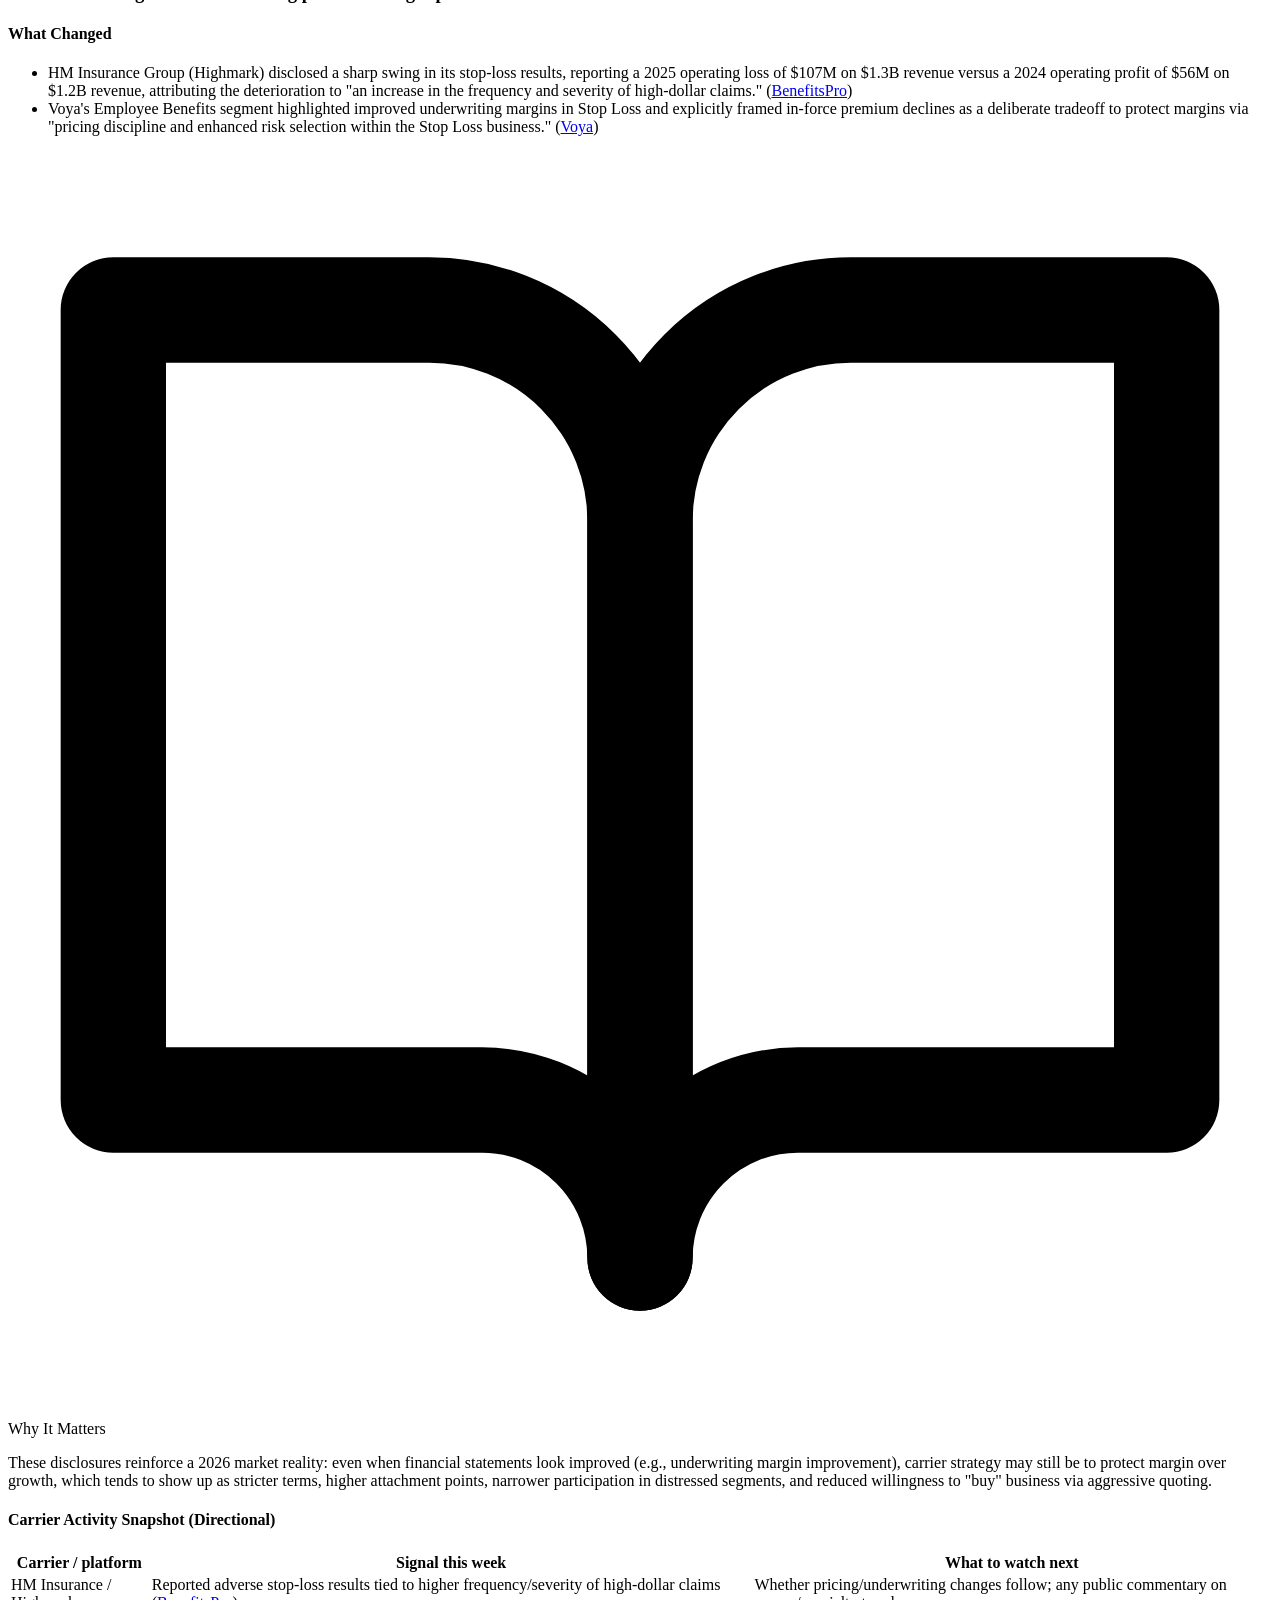
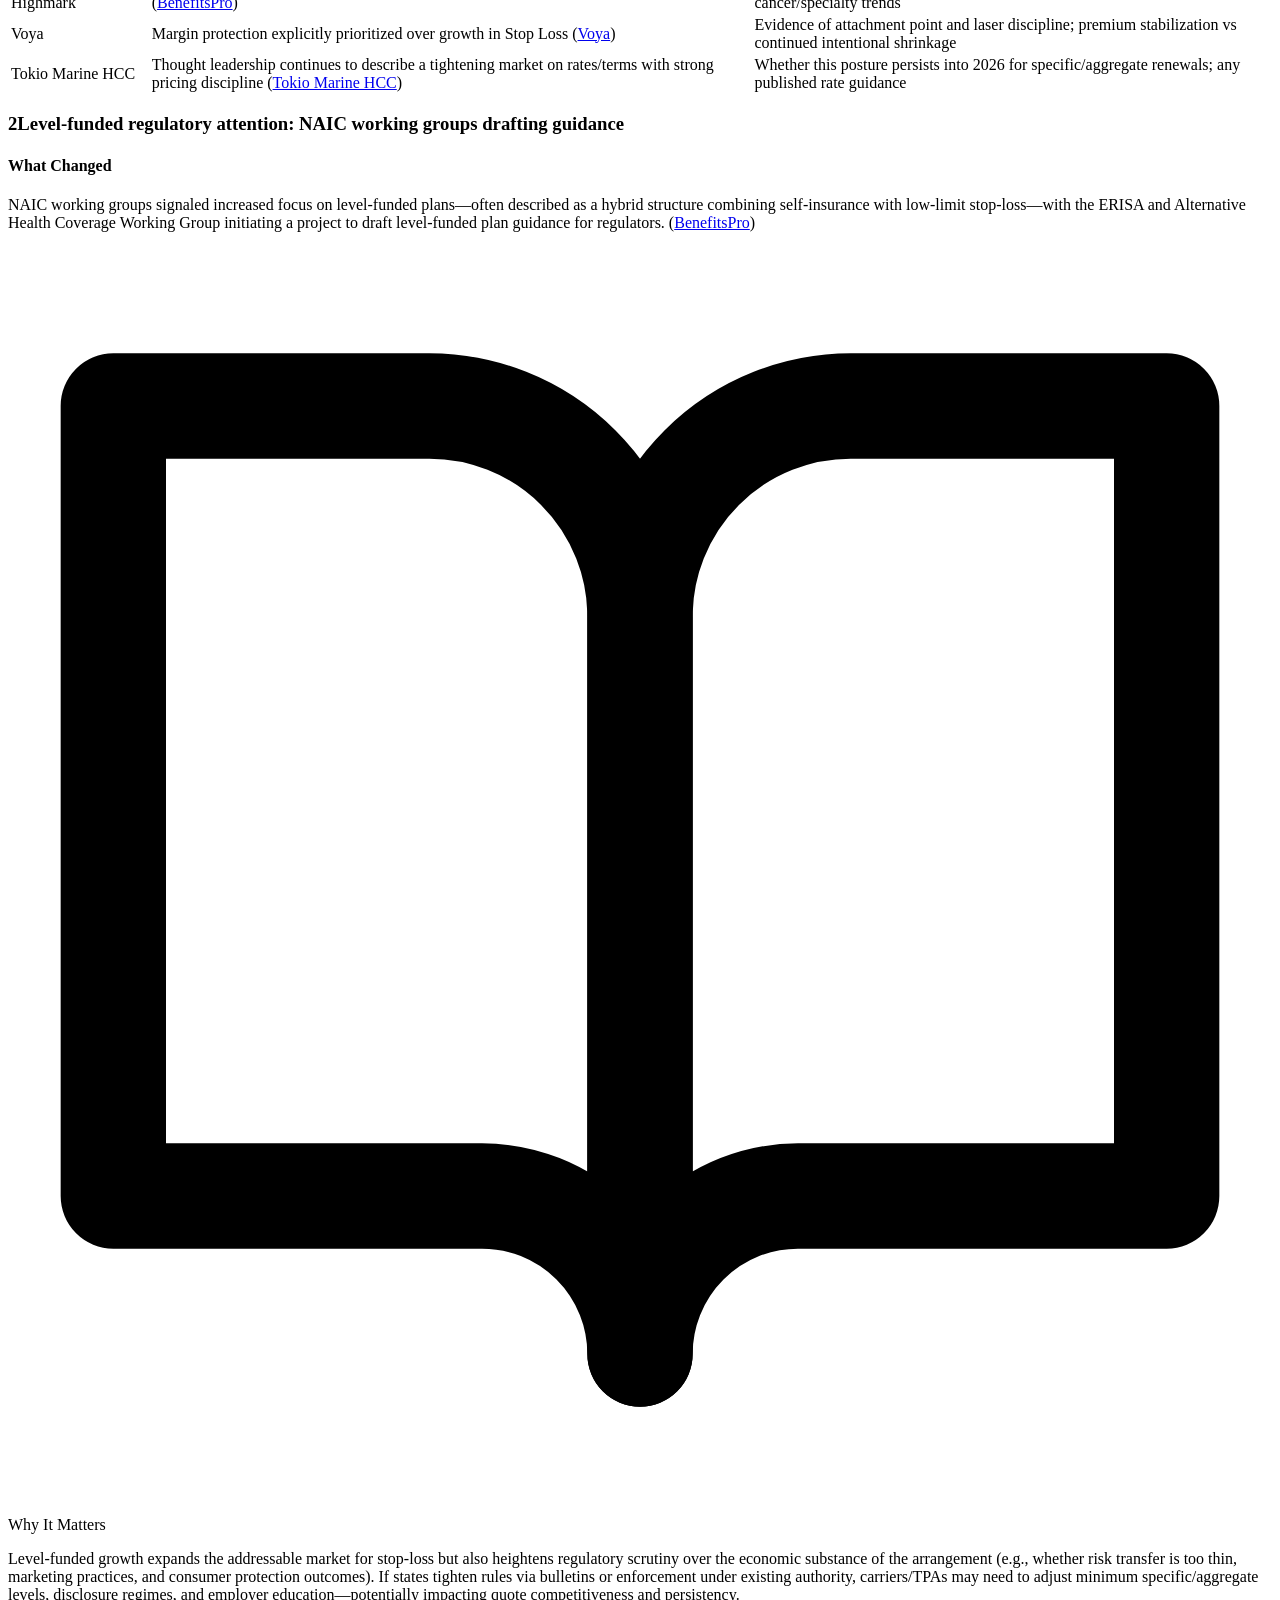
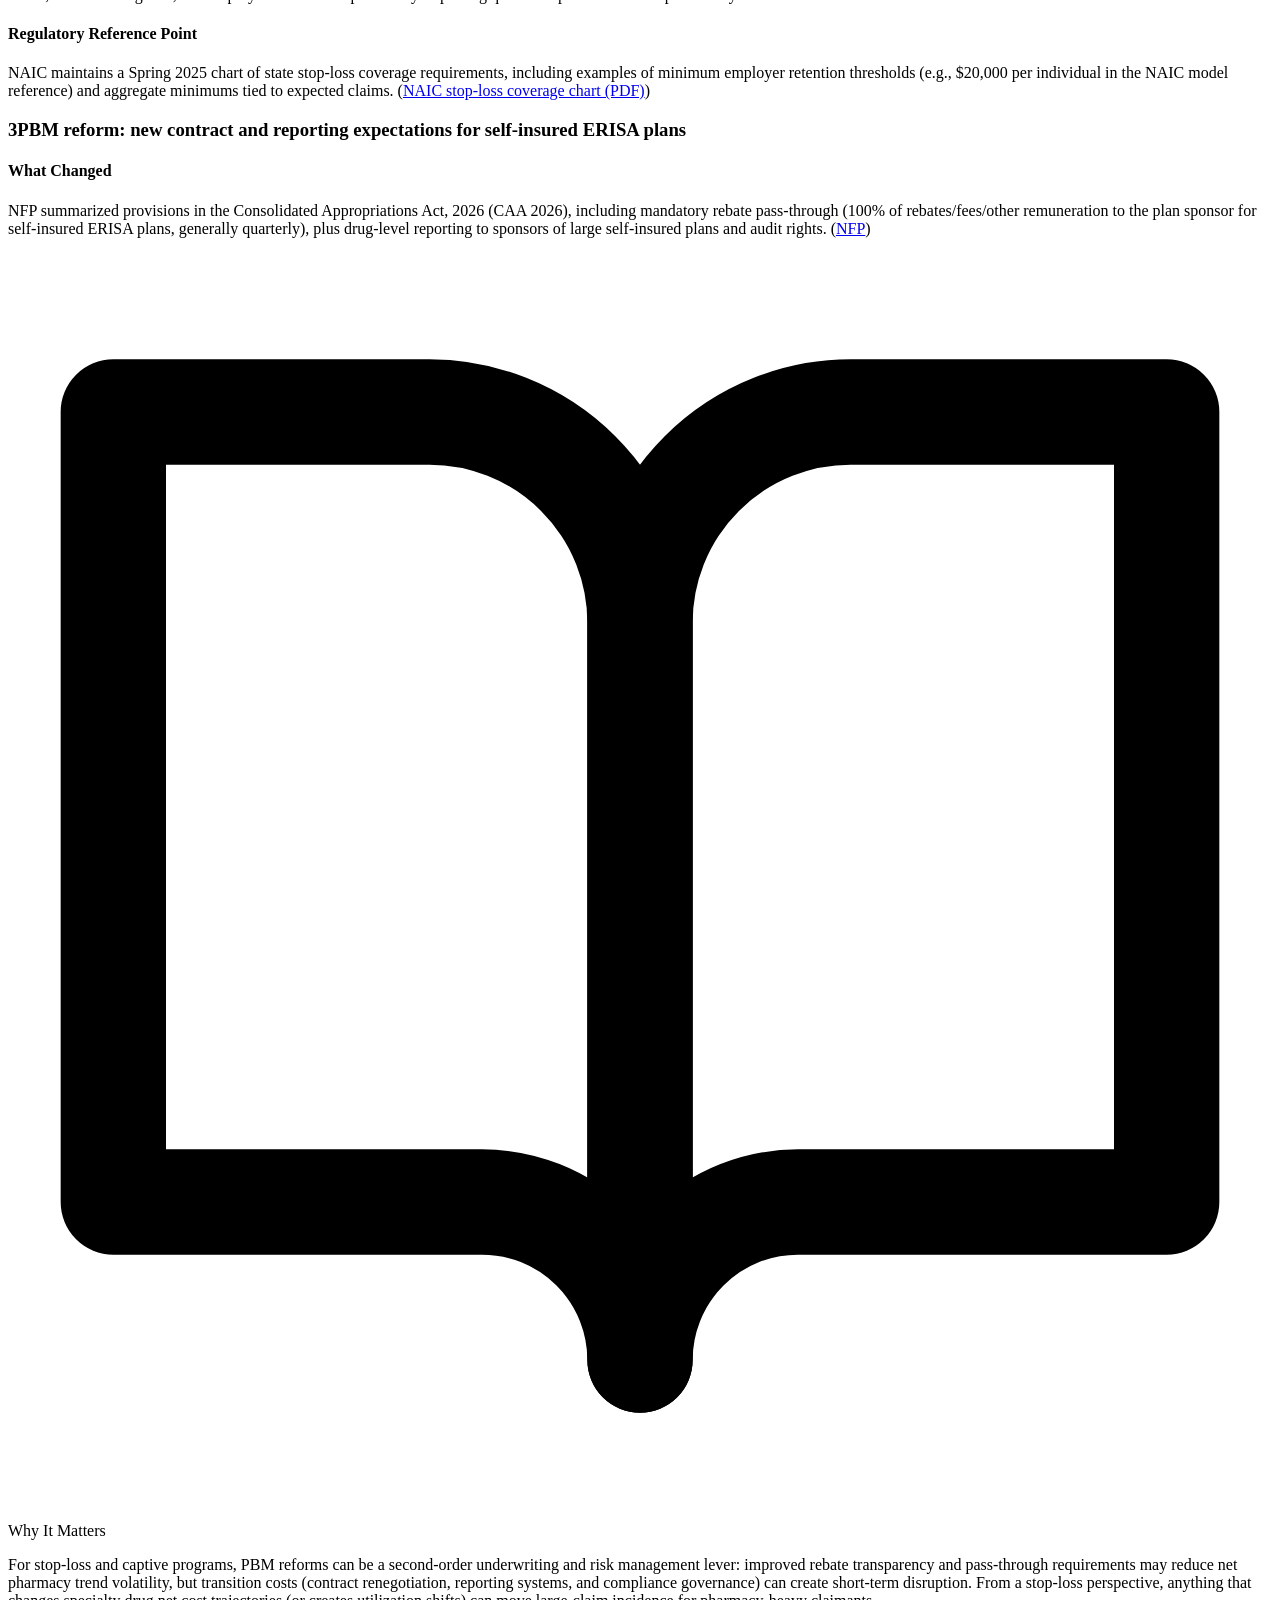
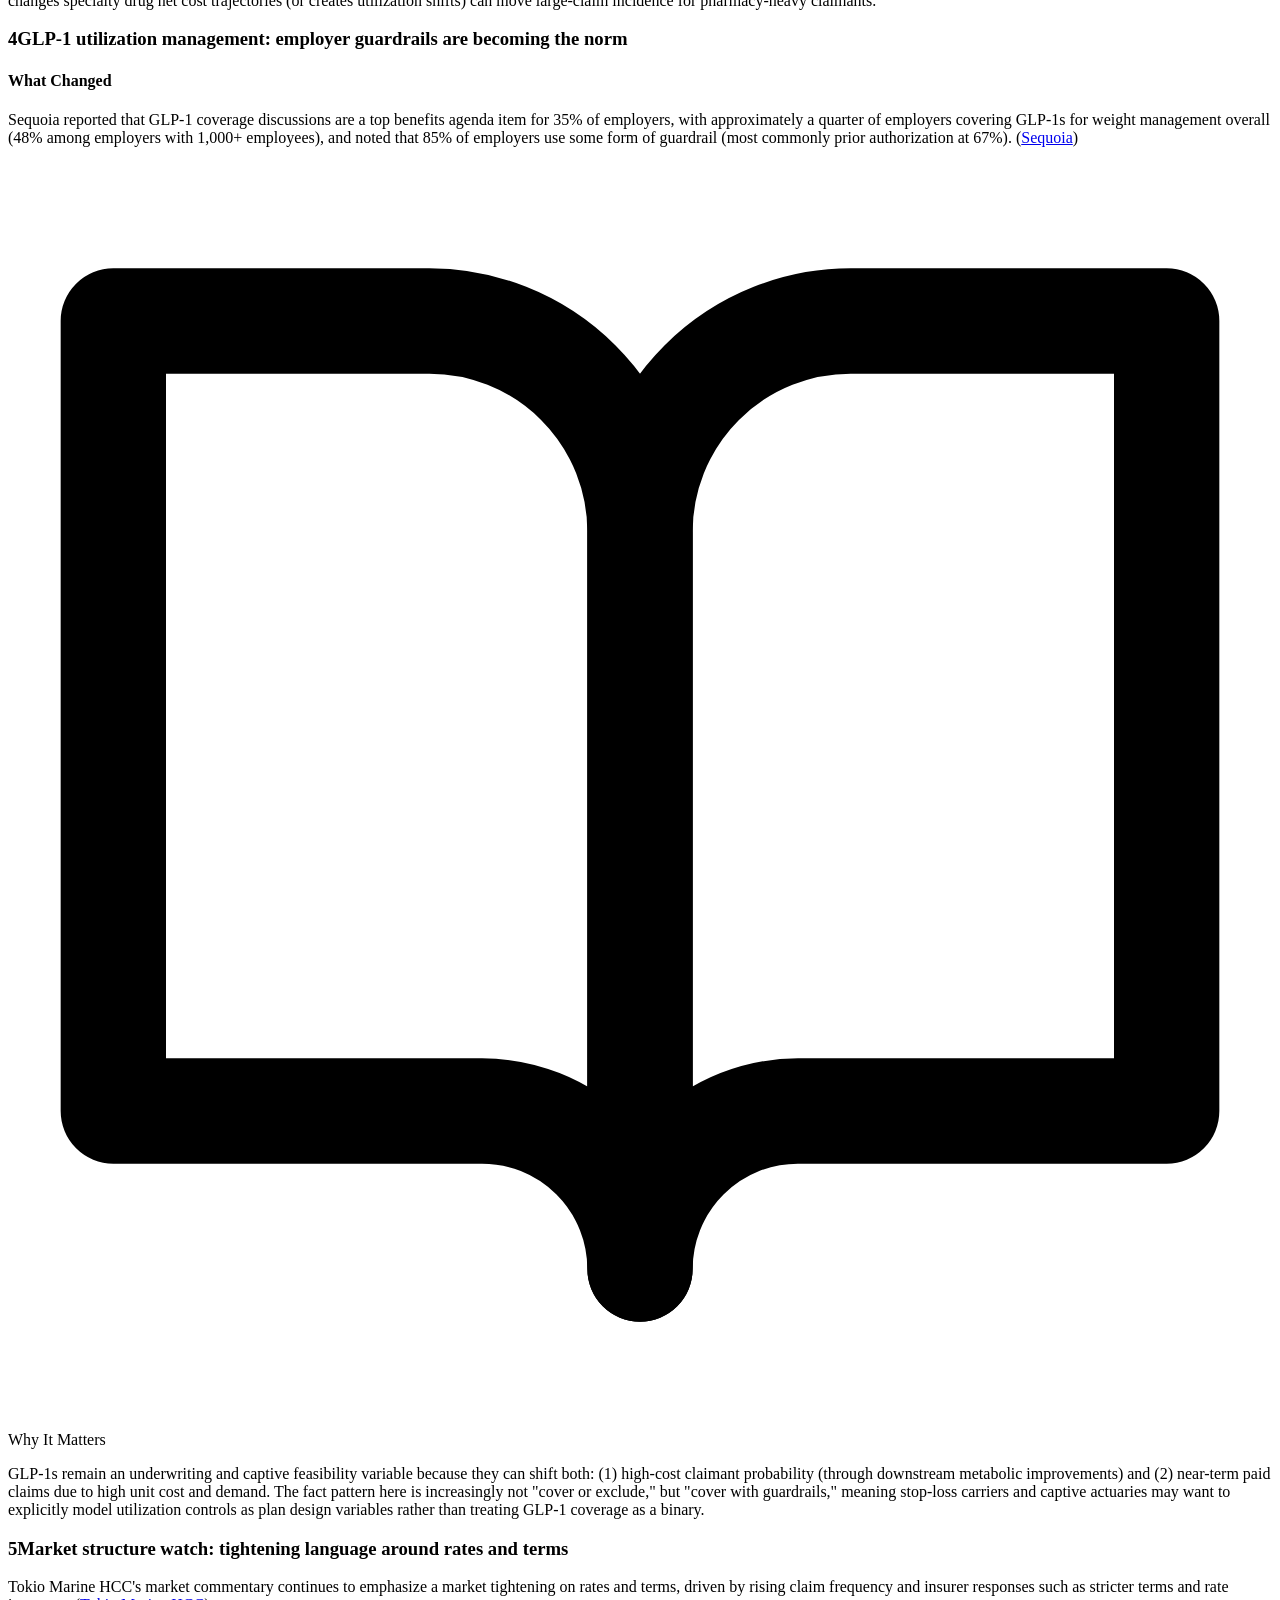
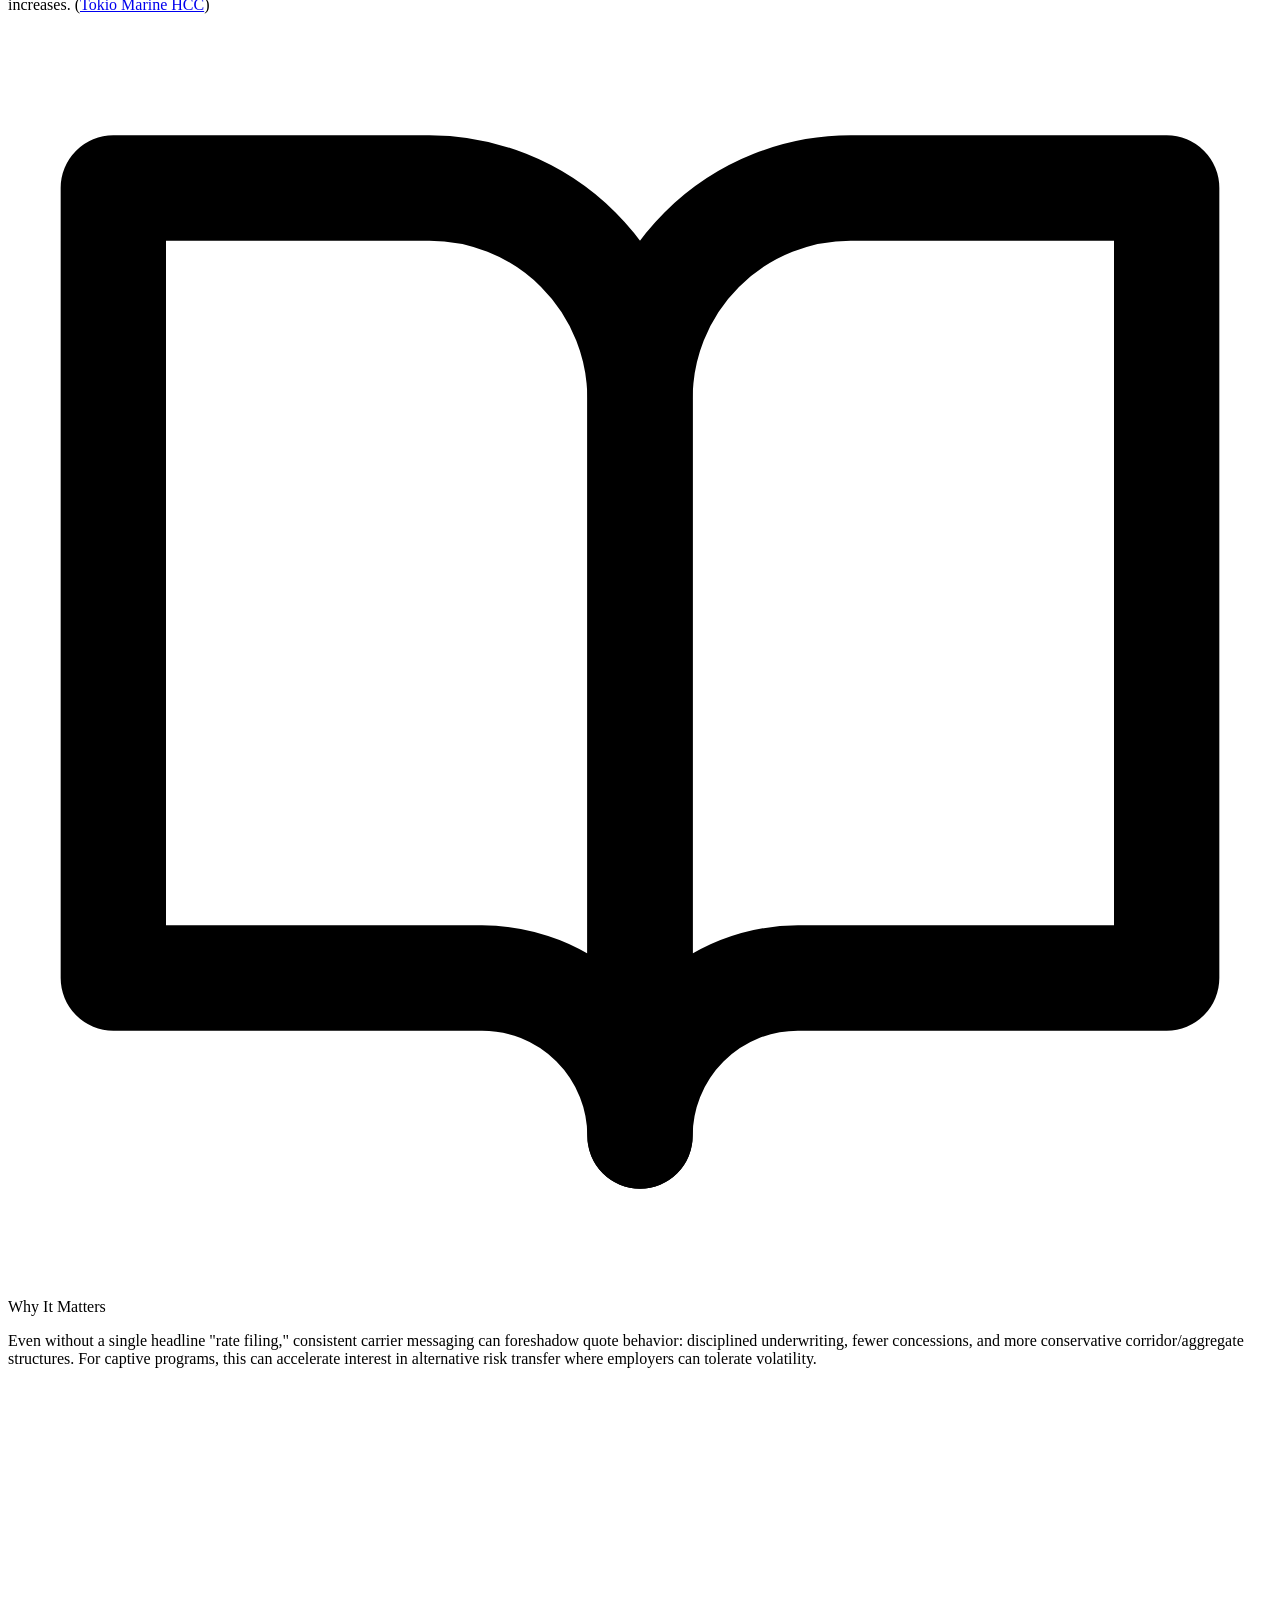
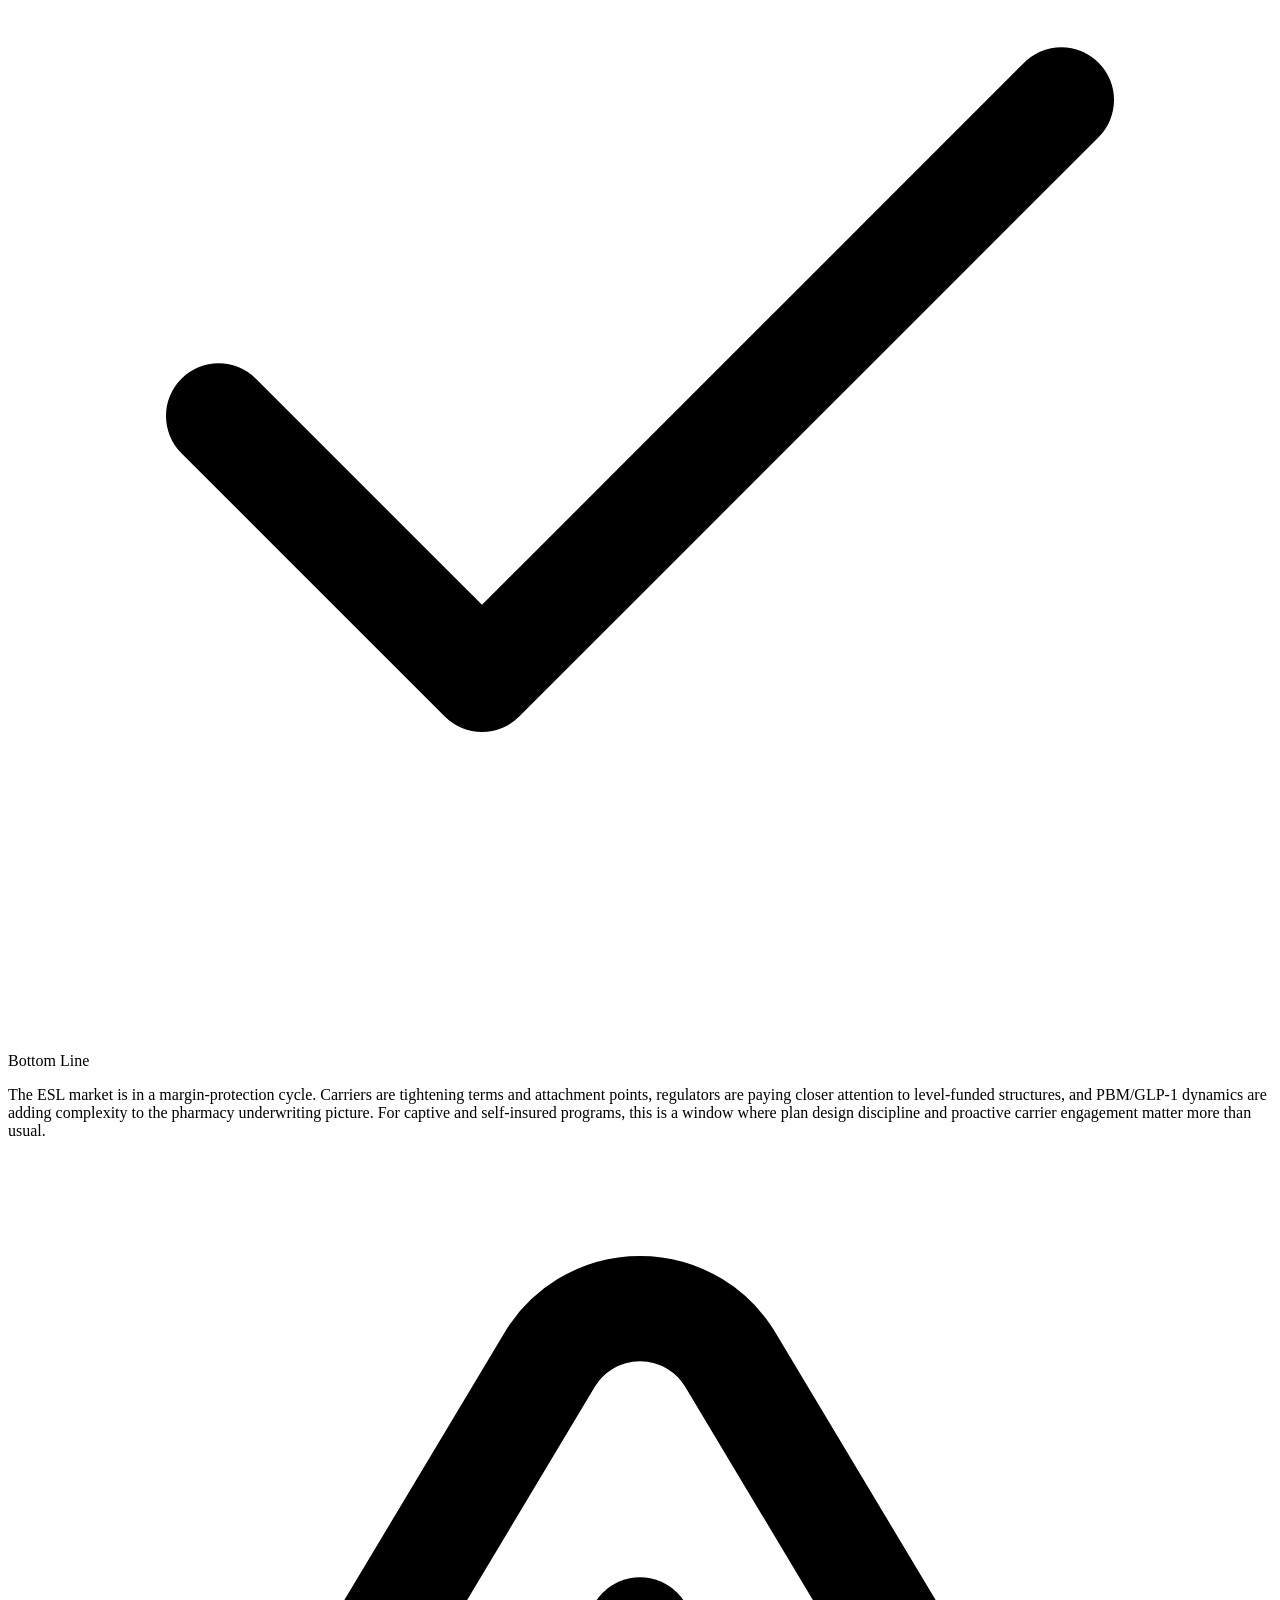
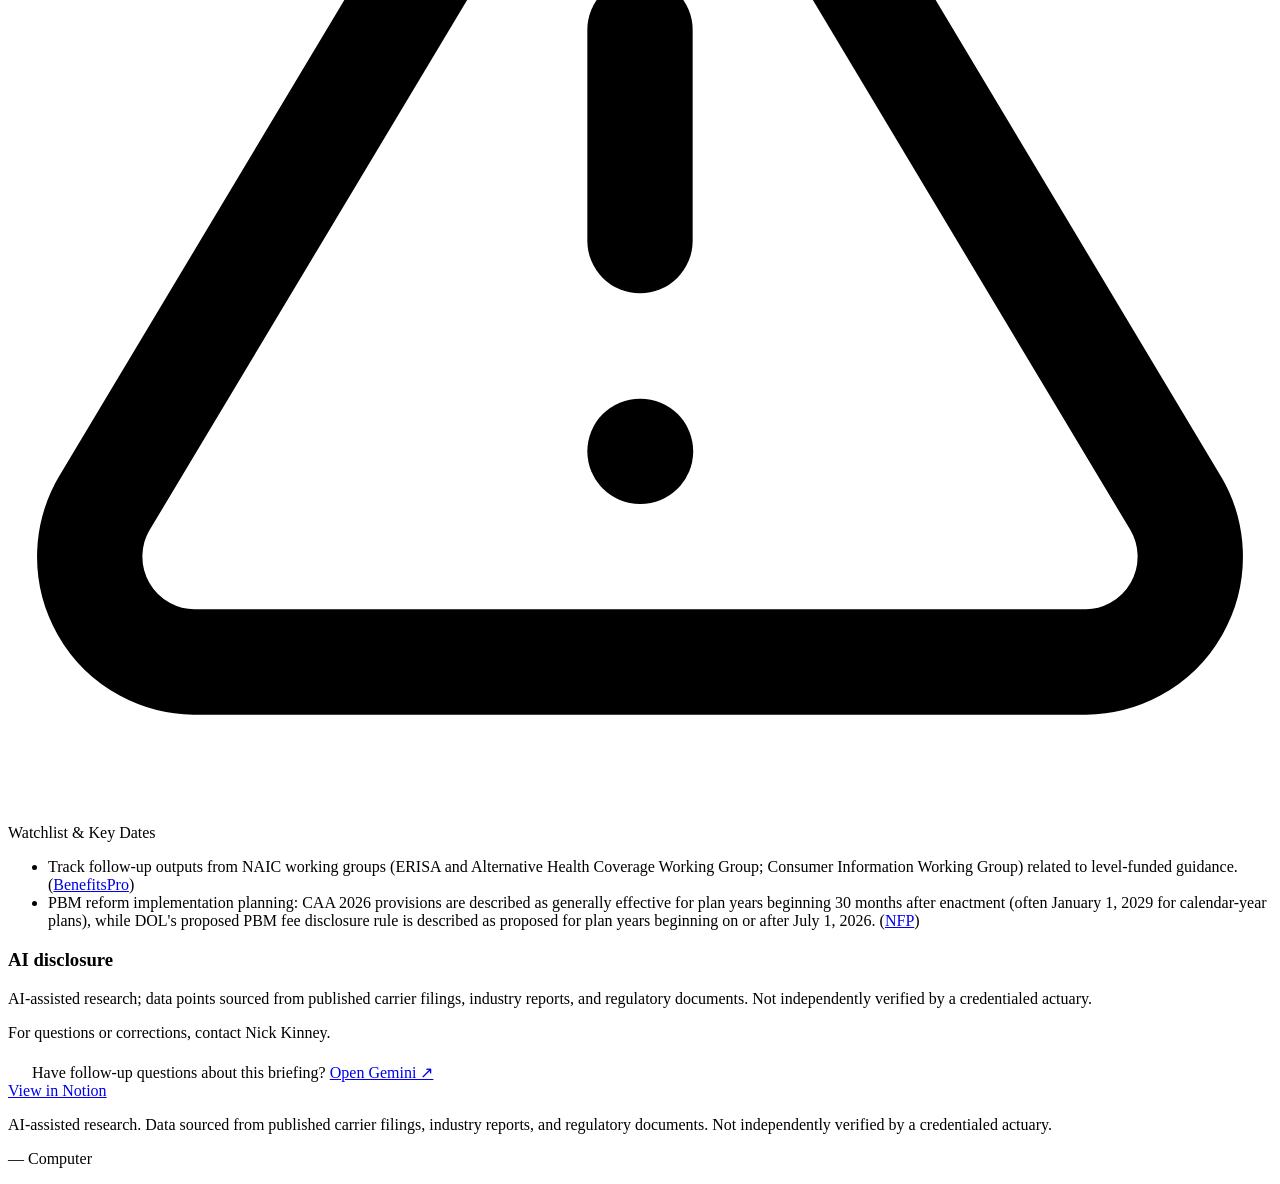
==== commit fd2607a9: "Add callout boxes: Key Insight, Why It Matters, Bottom Line, Watchlist - New callout-analysis (purpl" ====
--- a/issues/0.html
+++ b/issues/0.html
@@ -35,45 +35,91 @@
 </div></section>
 
 <article class="briefing-section"><div class="container">
+
+<!-- ═══ KEY INSIGHT ═══ -->
+<div class="callout callout-insight">
+<div class="callout-label"><svg viewBox="0 0 24 24" fill="none" stroke="currentColor" stroke-width="2" stroke-linecap="round" stroke-linejoin="round"><circle cx="12" cy="12" r="10"/><line x1="12" y1="16" x2="12" y2="12"/><line x1="12" y1="8" x2="12.01" y2="8"/></svg>Key Insight</div>
+<p>Carrier earnings this week confirm a market-wide shift: even when financial results improve, carriers are choosing to protect margins over pursuing growth. This means stricter terms, higher attachment points, and less willingness to compete aggressively on price — a posture that directly affects renewal strategy for captive programs and self-insured employers.</p>
+</div>
+
+<!-- ═══ SECTION 1 ═══ -->
 <h3 class="section-heading"><span class="section-num">1</span>Carrier earnings and underwriting posture: margin protection remains the theme</h3>
 <h4 class="sub-label">What Changed</h4>
 <ul>
-<li>HM Insurance Group (Highmark) disclosed a sharp swing in its stop-loss results, reporting a 2025 operating loss of $107M on $1.3B revenue versus a 2024 operating profit of $56M on $1.2B revenue, attributing the deterioration to “an increase in the frequency and severity of high-dollar claims.” (<a href="https://www.benefitspro.com/2026/03/25/highmark-loses-107m-on-employer-health-plan-stop-loss-business/" target="_blank" rel="noopener">BenefitsPro</a>)</li>
-<li>Voya’s Employee Benefits segment highlighted improved underwriting margins in Stop Loss and explicitly framed in-force premium declines as a deliberate tradeoff to protect margins via “pricing discipline and enhanced risk selection within the Stop Loss business.” (<a href="https://www.voya.com/news/2026/02/voya-financial-announces-fourth-quarter-and-full-year-2025-results" target="_blank" rel="noopener">Voya</a>)</li>
+<li>HM Insurance Group (Highmark) disclosed a sharp swing in its stop-loss results, reporting a 2025 operating loss of $107M on $1.3B revenue versus a 2024 operating profit of $56M on $1.2B revenue, attributing the deterioration to "an increase in the frequency and severity of high-dollar claims." (<a href="https://www.benefitspro.com/2026/03/25/highmark-loses-107m-on-employer-health-plan-stop-loss-business/" target="_blank" rel="noopener">BenefitsPro</a>)</li>
+<li>Voya's Employee Benefits segment highlighted improved underwriting margins in Stop Loss and explicitly framed in-force premium declines as a deliberate tradeoff to protect margins via "pricing discipline and enhanced risk selection within the Stop Loss business." (<a href="https://www.voya.com/news/2026/02/voya-financial-announces-fourth-quarter-and-full-year-2025-results" target="_blank" rel="noopener">Voya</a>)</li>
 </ul>
-<h4 class="sub-label">Why It Matters</h4>
-<p>These disclosures reinforce a 2026 market reality: even when financial statements look improved (e.g., underwriting margin improvement), carrier strategy may still be to protect margin over growth, which tends to show up as stricter terms, higher attachment points, narrower participation in distressed segments, and reduced willingness to “buy” business via aggressive quoting.</p>
-<h4 class="sub-label">Carrier activity snapshot (directional)</h4>
-<div class="data-table-wrap"><table class="data-table"><thead><tr><th>Carrier / platform</th><th>Signal this week</th><th>What to watch next</th></tr></thead><tbody><tr><td class="carrier-name">HM Insurance / Highmark</td><td>Reported adverse stop-loss results tied to higher frequency/severity of high-dollar claims (<a href="https://www.benefitspro.com/2026/03/25/highmark-loses-107m-onemployer-health-plan-stop-loss-business/" target="_blank" rel="noopener">BenefitsPro</a>)</td><td>Whether pricing/underwriting changes follow; any public commentary on cancer/specialty trends</td></tr><tr><td class="carrier-name">Voya</td><td>Margin protection explicitly prioritized over growth in Stop Loss (<a href="https://www.voya.com/news/2026/02/voya-financial-announces-fourth-quarter-and-full-year-2025-results" target="_blank" rel="noopener">Voya</a>)</td><td>Evidence of attachment point and laser discipline; premium stabilization vs continued intentional shrinkage</td></tr><tr><td class="carrier-name">Tokio Marine HCC (market view)</td><td>Thought leadership continues to describe a tightening market on rates/terms with strong pricing discipline (<a href="https://www.tmhcc.com/en-us/news-and-articles/thought-leadership/jay-ritchie-current-stop-loss-market-trends" target="_blank" rel="noopener">Tokio Marine HCC</a>)</td><td>Whether this posture persists into 2026 for specific/aggregate renewals; any published rate guidance</td></tr></tbody></table></div>
+
+<div class="callout callout-analysis">
+<div class="callout-label"><svg viewBox="0 0 24 24" fill="none" stroke="currentColor" stroke-width="2" stroke-linecap="round" stroke-linejoin="round"><path d="M2 3h6a4 4 0 0 1 4 4v14a3 3 0 0 0-3-3H2z"/><path d="M22 3h-6a4 4 0 0 0-4 4v14a3 3 0 0 1 3-3h7z"/></svg>Why It Matters</div>
+<p>These disclosures reinforce a 2026 market reality: even when financial statements look improved (e.g., underwriting margin improvement), carrier strategy may still be to protect margin over growth, which tends to show up as stricter terms, higher attachment points, narrower participation in distressed segments, and reduced willingness to "buy" business via aggressive quoting.</p>
+</div>
+
+<h4 class="sub-label">Carrier Activity Snapshot (Directional)</h4>
+<div class="data-table-wrap"><table class="data-table"><thead><tr><th>Carrier / platform</th><th>Signal this week</th><th>What to watch next</th></tr></thead><tbody><tr><td class="carrier-name">HM Insurance / Highmark</td><td>Reported adverse stop-loss results tied to higher frequency/severity of high-dollar claims (<a href="https://www.benefitspro.com/2026/03/25/highmark-loses-107m-on-employer-health-plan-stop-loss-business/" target="_blank" rel="noopener">BenefitsPro</a>)</td><td>Whether pricing/underwriting changes follow; any public commentary on cancer/specialty trends</td></tr><tr><td class="carrier-name">Voya</td><td>Margin protection explicitly prioritized over growth in Stop Loss (<a href="https://www.voya.com/news/2026/02/voya-financial-announces-fourth-quarter-and-full-year-2025-results" target="_blank" rel="noopener">Voya</a>)</td><td>Evidence of attachment point and laser discipline; premium stabilization vs continued intentional shrinkage</td></tr><tr><td class="carrier-name">Tokio Marine HCC</td><td>Thought leadership continues to describe a tightening market on rates/terms with strong pricing discipline (<a href="https://www.tmhcc.com/en-us/news-and-articles/thought-leadership/jay-ritchie-current-stop-loss-market-trends" target="_blank" rel="noopener">Tokio Marine HCC</a>)</td><td>Whether this posture persists into 2026 for specific/aggregate renewals; any published rate guidance</td></tr></tbody></table></div>
+
+<!-- ═══ SECTION 2 ═══ -->
 <h3 class="section-heading"><span class="section-num">2</span>Level-funded regulatory attention: NAIC working groups drafting guidance</h3>
 <h4 class="sub-label">What Changed</h4>
 <p>NAIC working groups signaled increased focus on level-funded plans—often described as a hybrid structure combining self-insurance with low-limit stop-loss—with the ERISA and Alternative Health Coverage Working Group initiating a project to draft level-funded plan guidance for regulators. (<a href="https://www.benefitspro.com/2026/03/26/state-regulators-wrestle-with-level-funded-health-plan-surge/" target="_blank" rel="noopener">BenefitsPro</a>)</p>
-<h4 class="sub-label">Why It Matters</h4>
+
+<div class="callout callout-analysis">
+<div class="callout-label"><svg viewBox="0 0 24 24" fill="none" stroke="currentColor" stroke-width="2" stroke-linecap="round" stroke-linejoin="round"><path d="M2 3h6a4 4 0 0 1 4 4v14a3 3 0 0 0-3-3H2z"/><path d="M22 3h-6a4 4 0 0 0-4 4v14a3 3 0 0 1 3-3h7z"/></svg>Why It Matters</div>
 <p>Level-funded growth expands the addressable market for stop-loss but also heightens regulatory scrutiny over the economic substance of the arrangement (e.g., whether risk transfer is too thin, marketing practices, and consumer protection outcomes). If states tighten rules via bulletins or enforcement under existing authority, carriers/TPAs may need to adjust minimum specific/aggregate levels, disclosure regimes, and employer education—potentially impacting quote competitiveness and persistency.</p>
-<h4 class="sub-label">Regulatory reference point (attachment point floors)</h4>
+</div>
+
+<h4 class="sub-label">Regulatory Reference Point</h4>
 <p>NAIC maintains a Spring 2025 chart of state stop-loss coverage requirements, including examples of minimum employer retention thresholds (e.g., $20,000 per individual in the NAIC model reference) and aggregate minimums tied to expected claims. (<a href="https://content.naic.org/sites/default/files/model-law-chart-ha-90-stop-loss-coverage.pdf" target="_blank" rel="noopener">NAIC stop-loss coverage chart (PDF)</a>)</p>
+
+<!-- ═══ SECTION 3 ═══ -->
 <h3 class="section-heading"><span class="section-num">3</span>PBM reform: new contract and reporting expectations for self-insured ERISA plans</h3>
 <h4 class="sub-label">What Changed</h4>
 <p>NFP summarized provisions in the Consolidated Appropriations Act, 2026 (CAA 2026), including mandatory rebate pass-through (100% of rebates/fees/other remuneration to the plan sponsor for self-insured ERISA plans, generally quarterly), plus drug-level reporting to sponsors of large self-insured plans and audit rights. (<a href="https://www.nfp.com/insights/federal-pbm-reform-is-finally-law/" target="_blank" rel="noopener">NFP</a>)</p>
-<h4 class="sub-label">Why It Matters</h4>
+
+<div class="callout callout-analysis">
+<div class="callout-label"><svg viewBox="0 0 24 24" fill="none" stroke="currentColor" stroke-width="2" stroke-linecap="round" stroke-linejoin="round"><path d="M2 3h6a4 4 0 0 1 4 4v14a3 3 0 0 0-3-3H2z"/><path d="M22 3h-6a4 4 0 0 0-4 4v14a3 3 0 0 1 3-3h7z"/></svg>Why It Matters</div>
 <p>For stop-loss and captive programs, PBM reforms can be a second-order underwriting and risk management lever: improved rebate transparency and pass-through requirements may reduce net pharmacy trend volatility, but transition costs (contract renegotiation, reporting systems, and compliance governance) can create short-term disruption. From a stop-loss perspective, anything that changes specialty drug net cost trajectories (or creates utilization shifts) can move large-claim incidence for pharmacy-heavy claimants.</p>
+</div>
+
+<!-- ═══ SECTION 4 ═══ -->
 <h3 class="section-heading"><span class="section-num">4</span>GLP-1 utilization management: employer guardrails are becoming the norm</h3>
 <h4 class="sub-label">What Changed</h4>
 <p>Sequoia reported that GLP-1 coverage discussions are a top benefits agenda item for 35% of employers, with approximately a quarter of employers covering GLP-1s for weight management overall (48% among employers with 1,000+ employees), and noted that 85% of employers use some form of guardrail (most commonly prior authorization at 67%). (<a href="https://www.sequoia.com/2026/03/glp-1-coverage-trends-2026/" target="_blank" rel="noopener">Sequoia</a>)</p>
-<h4 class="sub-label">Why It Matters</h4>
-<p>GLP-1s remain an underwriting and captive feasibility variable because they can shift both: (1) high-cost claimant probability (through downstream metabolic improvements) and (2) near-term paid claims due to high unit cost and demand. The fact pattern here is increasingly not “cover or exclude,” but “cover with guardrails,” meaning stop-loss carriers and captive actuaries may want to explicitly model utilization controls as plan design variables rather than treating GLP-1 coverage as a binary.</p>
+
+<div class="callout callout-analysis">
+<div class="callout-label"><svg viewBox="0 0 24 24" fill="none" stroke="currentColor" stroke-width="2" stroke-linecap="round" stroke-linejoin="round"><path d="M2 3h6a4 4 0 0 1 4 4v14a3 3 0 0 0-3-3H2z"/><path d="M22 3h-6a4 4 0 0 0-4 4v14a3 3 0 0 1 3-3h7z"/></svg>Why It Matters</div>
+<p>GLP-1s remain an underwriting and captive feasibility variable because they can shift both: (1) high-cost claimant probability (through downstream metabolic improvements) and (2) near-term paid claims due to high unit cost and demand. The fact pattern here is increasingly not "cover or exclude," but "cover with guardrails," meaning stop-loss carriers and captive actuaries may want to explicitly model utilization controls as plan design variables rather than treating GLP-1 coverage as a binary.</p>
+</div>
+
+<!-- ═══ SECTION 5 ═══ -->
 <h3 class="section-heading"><span class="section-num">5</span>Market structure watch: tightening language around rates and terms</h3>
-<p>Tokio Marine HCC’s market commentary continues to emphasize a market tightening on rates and terms, driven by rising claim frequency and insurer responses such as stricter terms and rate increases. (<a href="https://www.tmhcc.com/en-us/news-and-articles/thought-leadership/jay-ritchie-current-stop-loss-market-trends" target="_blank" rel="noopener">Tokio Marine HCC</a>)</p>
-<h4 class="sub-label">Why It Matters</h4>
-<p>Even without a single headline “rate filing,” consistent carrier messaging can foreshadow quote behavior: disciplined underwriting, fewer concessions, and more conservative corridor/aggregate structures. For captive programs, this can accelerate interest in alternative risk transfer where employers can tolerate volatility.</p>
-<h3 class="section-heading">Key dates / watchlist (next 30–60 days)</h3>
+<p>Tokio Marine HCC's market commentary continues to emphasize a market tightening on rates and terms, driven by rising claim frequency and insurer responses such as stricter terms and rate increases. (<a href="https://www.tmhcc.com/en-us/news-and-articles/thought-leadership/jay-ritchie-current-stop-loss-market-trends" target="_blank" rel="noopener">Tokio Marine HCC</a>)</p>
+
+<div class="callout callout-analysis">
+<div class="callout-label"><svg viewBox="0 0 24 24" fill="none" stroke="currentColor" stroke-width="2" stroke-linecap="round" stroke-linejoin="round"><path d="M2 3h6a4 4 0 0 1 4 4v14a3 3 0 0 0-3-3H2z"/><path d="M22 3h-6a4 4 0 0 0-4 4v14a3 3 0 0 1 3-3h7z"/></svg>Why It Matters</div>
+<p>Even without a single headline "rate filing," consistent carrier messaging can foreshadow quote behavior: disciplined underwriting, fewer concessions, and more conservative corridor/aggregate structures. For captive programs, this can accelerate interest in alternative risk transfer where employers can tolerate volatility.</p>
+</div>
+
+<!-- ═══ BOTTOM LINE ═══ -->
+<div class="callout callout-bottom-line">
+<div class="callout-label"><svg viewBox="0 0 24 24" fill="none" stroke="currentColor" stroke-width="2" stroke-linecap="round" stroke-linejoin="round"><polyline points="20 6 9 17 4 12"/></svg>Bottom Line</div>
+<p>The ESL market is in a margin-protection cycle. Carriers are tightening terms and attachment points, regulators are paying closer attention to level-funded structures, and PBM/GLP-1 dynamics are adding complexity to the pharmacy underwriting picture. For captive and self-insured programs, this is a window where plan design discipline and proactive carrier engagement matter more than usual.</p>
+</div>
+
+<!-- ═══ WATCHLIST ═══ -->
+<div id="watchlist" class="callout callout-warning">
+<div class="callout-label"><svg viewBox="0 0 24 24" fill="none" stroke="currentColor" stroke-width="2" stroke-linecap="round" stroke-linejoin="round"><path d="M10.29 3.86L1.82 18a2 2 0 0 0 1.71 3h16.94a2 2 0 0 0 1.71-3L13.71 3.86a2 2 0 0 0-3.42 0z"/><line x1="12" y1="9" x2="12" y2="13"/><line x1="12" y1="17" x2="12.01" y2="17"/></svg>Watchlist &amp; Key Dates</div>
 <ul>
 <li>Track follow-up outputs from NAIC working groups (ERISA and Alternative Health Coverage Working Group; Consumer Information Working Group) related to level-funded guidance. (<a href="https://www.benefitspro.com/2026/03/26/state-regulators-wrestle-with-level-funded-health-plan-surge/" target="_blank" rel="noopener">BenefitsPro</a>)</li>
-<li>PBM reform implementation planning: CAA 2026 provisions are described as generally effective for plan years beginning 30 months after enactment (often January 1, 2029 for calendar-year plans), while DOL’s proposed PBM fee disclosure rule is described as proposed for plan years beginning on or after July 1, 2026. (<a href="https://www.nfp.com/insights/federal-pbm-reform-is-finally-law/" target="_blank" rel="noopener">NFP</a>)</li>
+<li>PBM reform implementation planning: CAA 2026 provisions are described as generally effective for plan years beginning 30 months after enactment (often January 1, 2029 for calendar-year plans), while DOL's proposed PBM fee disclosure rule is described as proposed for plan years beginning on or after July 1, 2026. (<a href="https://www.nfp.com/insights/federal-pbm-reform-is-finally-law/" target="_blank" rel="noopener">NFP</a>)</li>
 </ul>
+</div>
+
+<!-- ═══ AI DISCLOSURE ═══ -->
 <h3 class="section-heading">AI disclosure</h3>
 <p>AI-assisted research; data points sourced from published carrier filings, industry reports, and regulatory documents. Not independently verified by a credentialed actuary.</p>
 <p>For questions or corrections, contact Nick Kinney.</p>
+
 </div></article>
 </main>
 
@@ -91,4 +137,4 @@
 <script>
 (function(){const t=document.querySelector('[data-theme-toggle]'),r=document.documentElement;let d=matchMedia('(prefers-color-scheme:dark)').matches?'dark':'light';r.setAttribute('data-theme',d);function u(){t.innerHTML=d==='dark'?'<svg width="18" height="18" viewBox="0 0 24 24" fill="none" stroke="currentColor" stroke-width="2"><circle cx="12" cy="12" r="5"/><path d="M12 1v2M12 21v2M4.22 4.22l1.42 1.42M18.36 18.36l1.42 1.42M1 12h2M21 12h2M4.22 19.78l1.42-1.42M18.36 5.64l1.42-1.42"/></svg>':'<svg width="18" height="18" viewBox="0 0 24 24" fill="none" stroke="currentColor" stroke-width="2"><path d="M21 12.79A9 9 0 1 1 11.21 3 7 7 0 0 0 21 12.79z"/></svg>';};u();t.addEventListener('click',()=>{d=d==='dark'?'light':'dark';r.setAttribute('data-theme',d);u();});})();
 </script>
-</body></html>+</body></html>
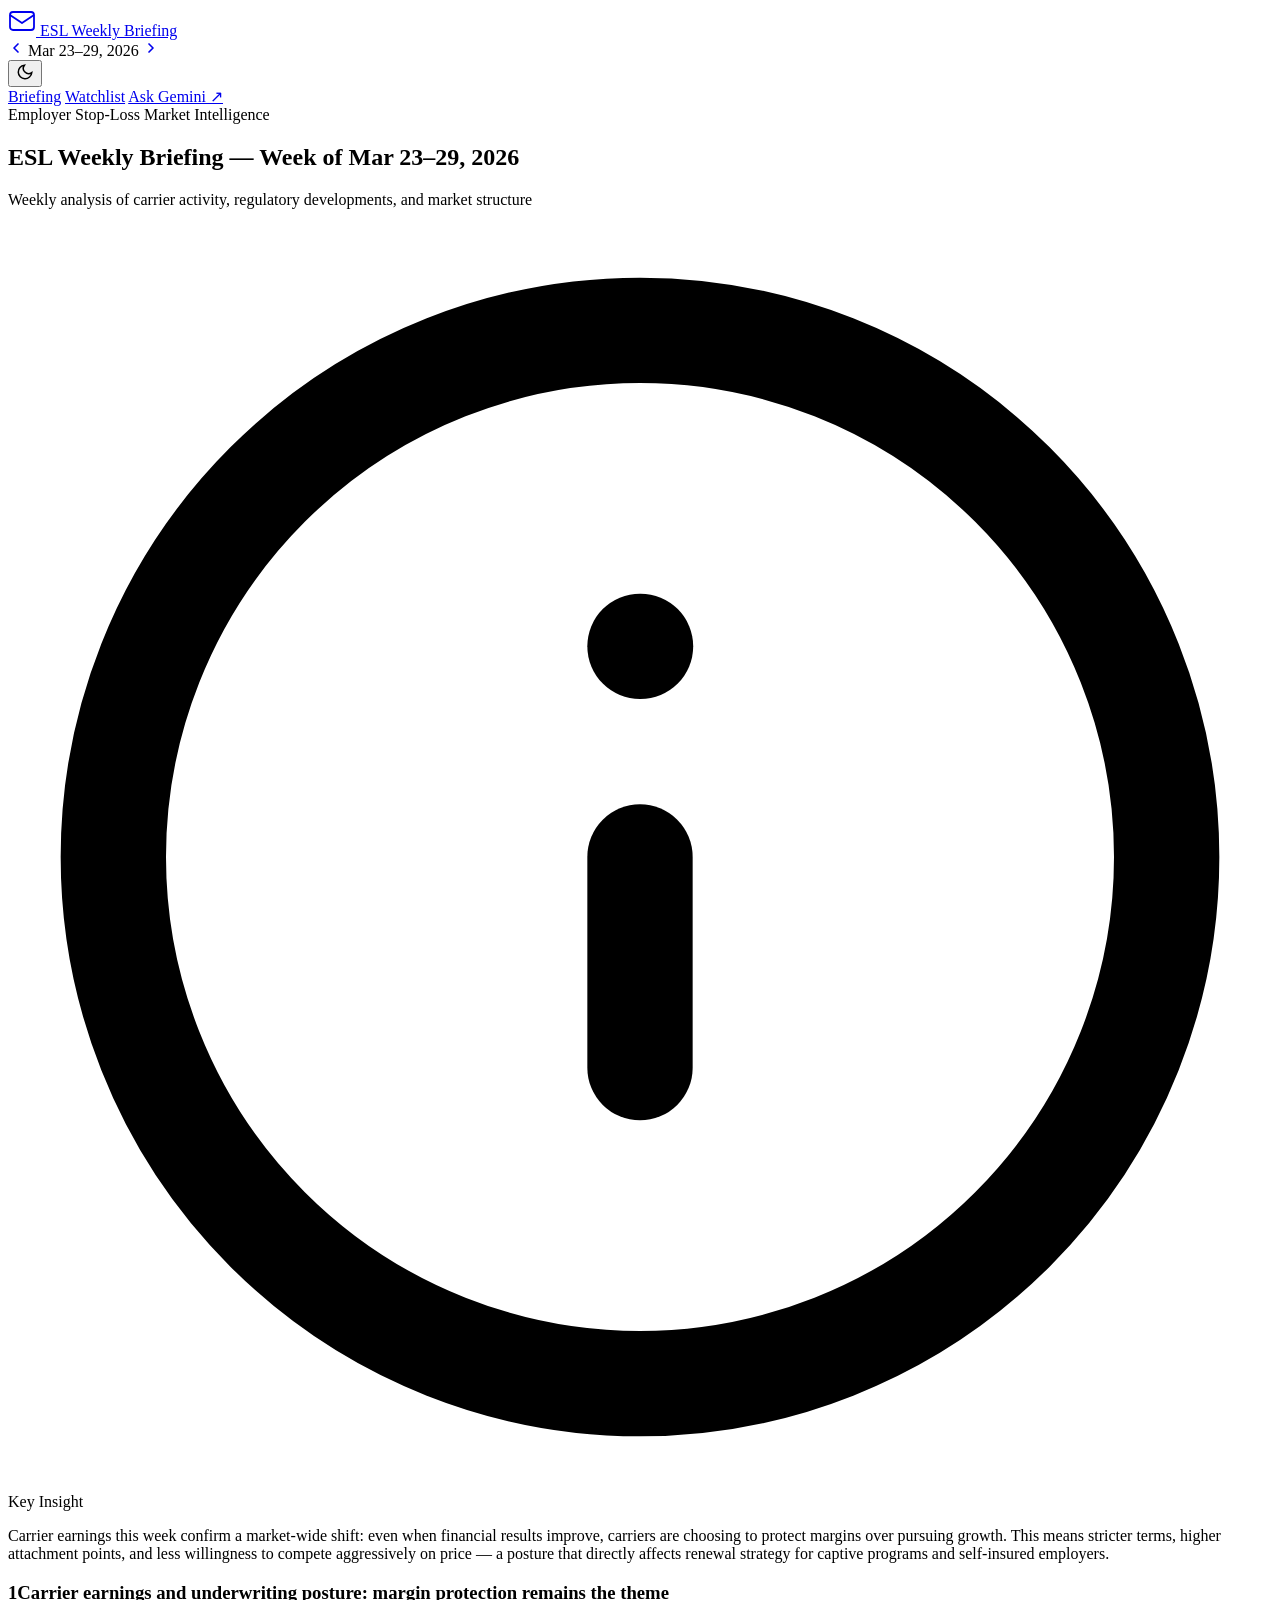
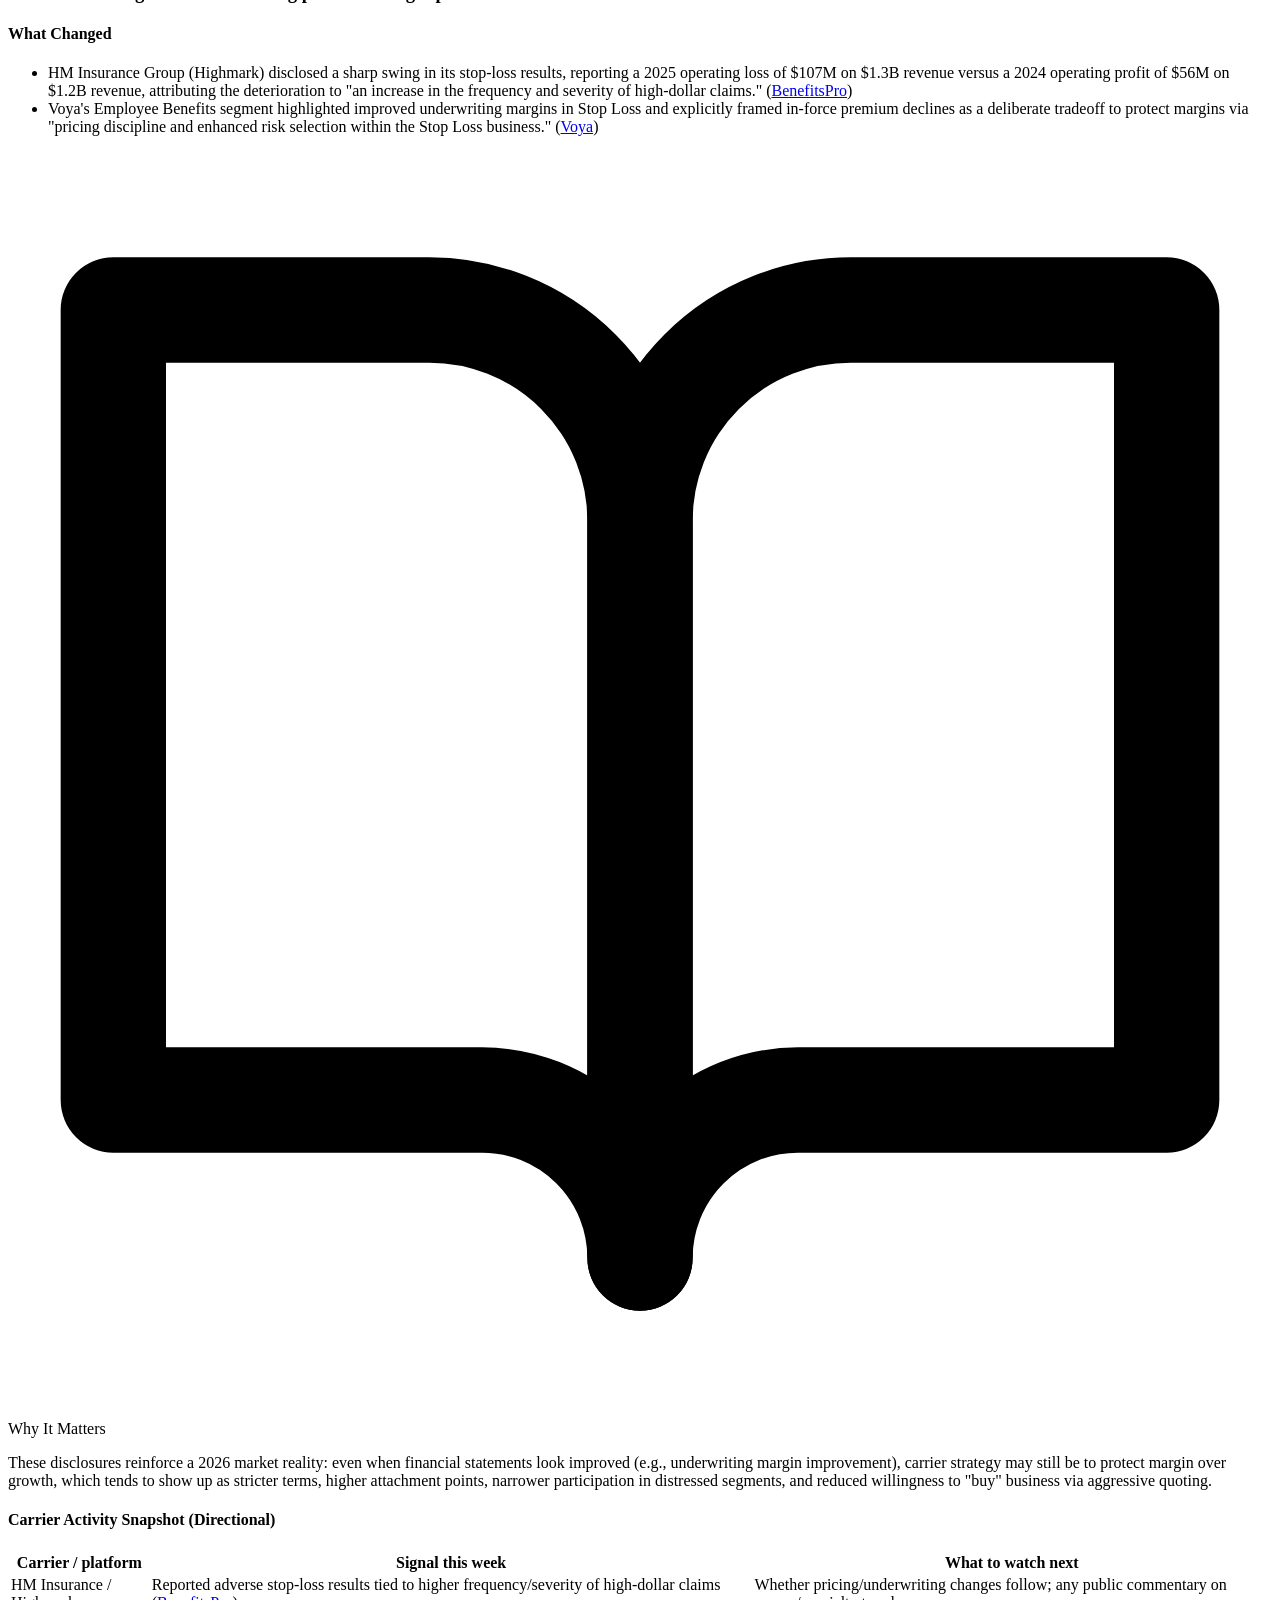
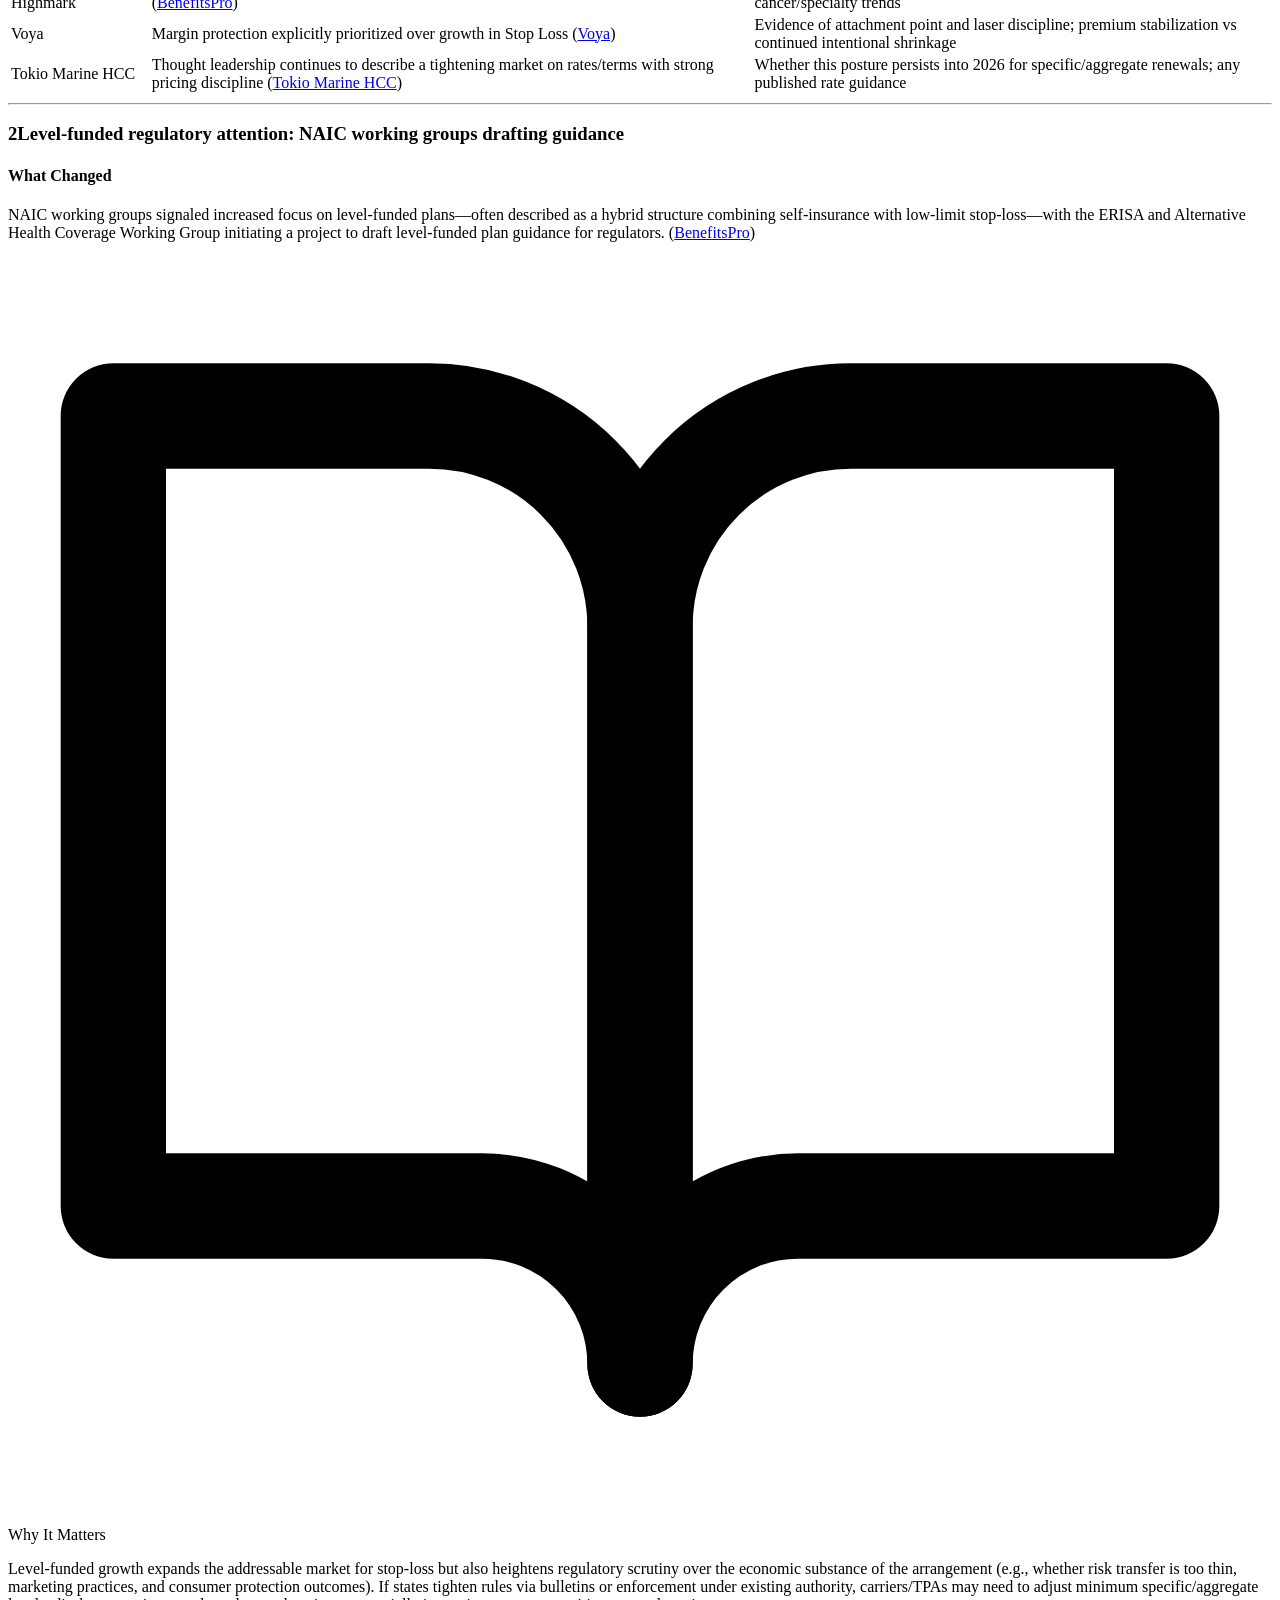
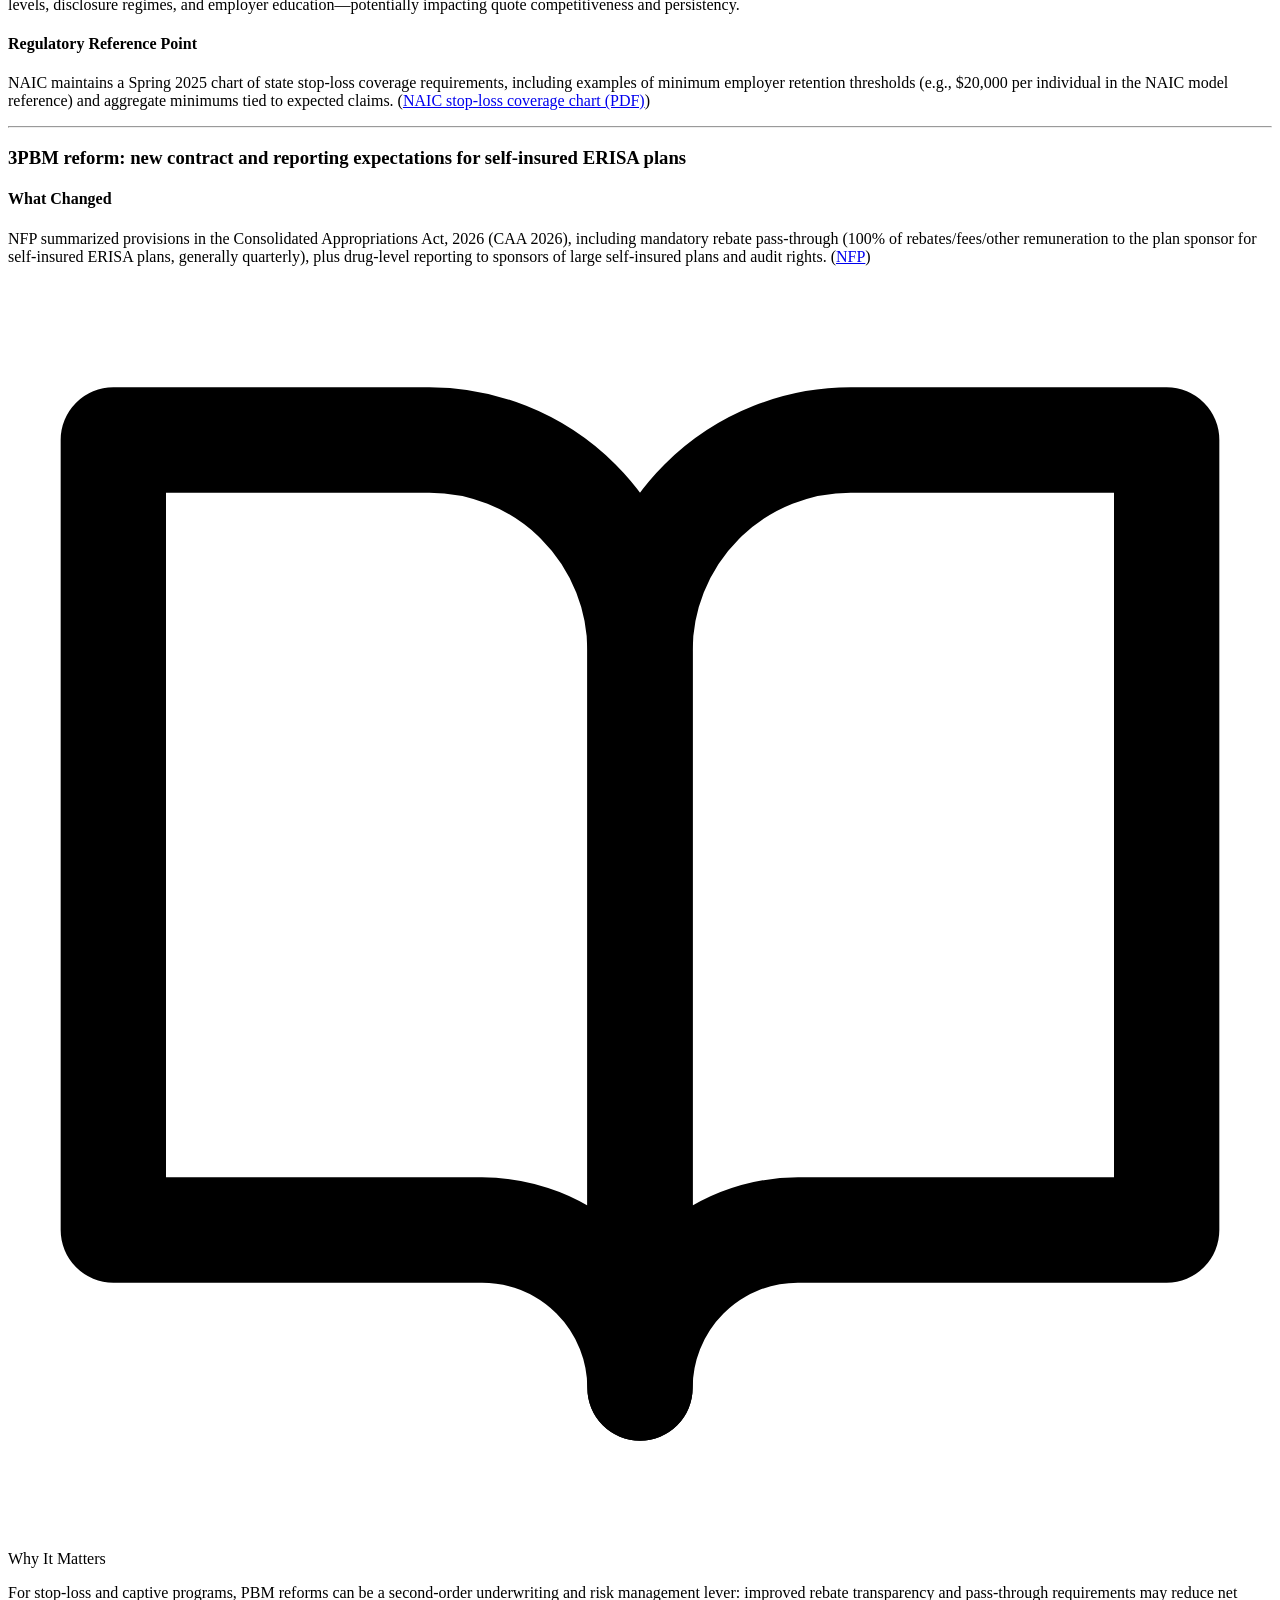
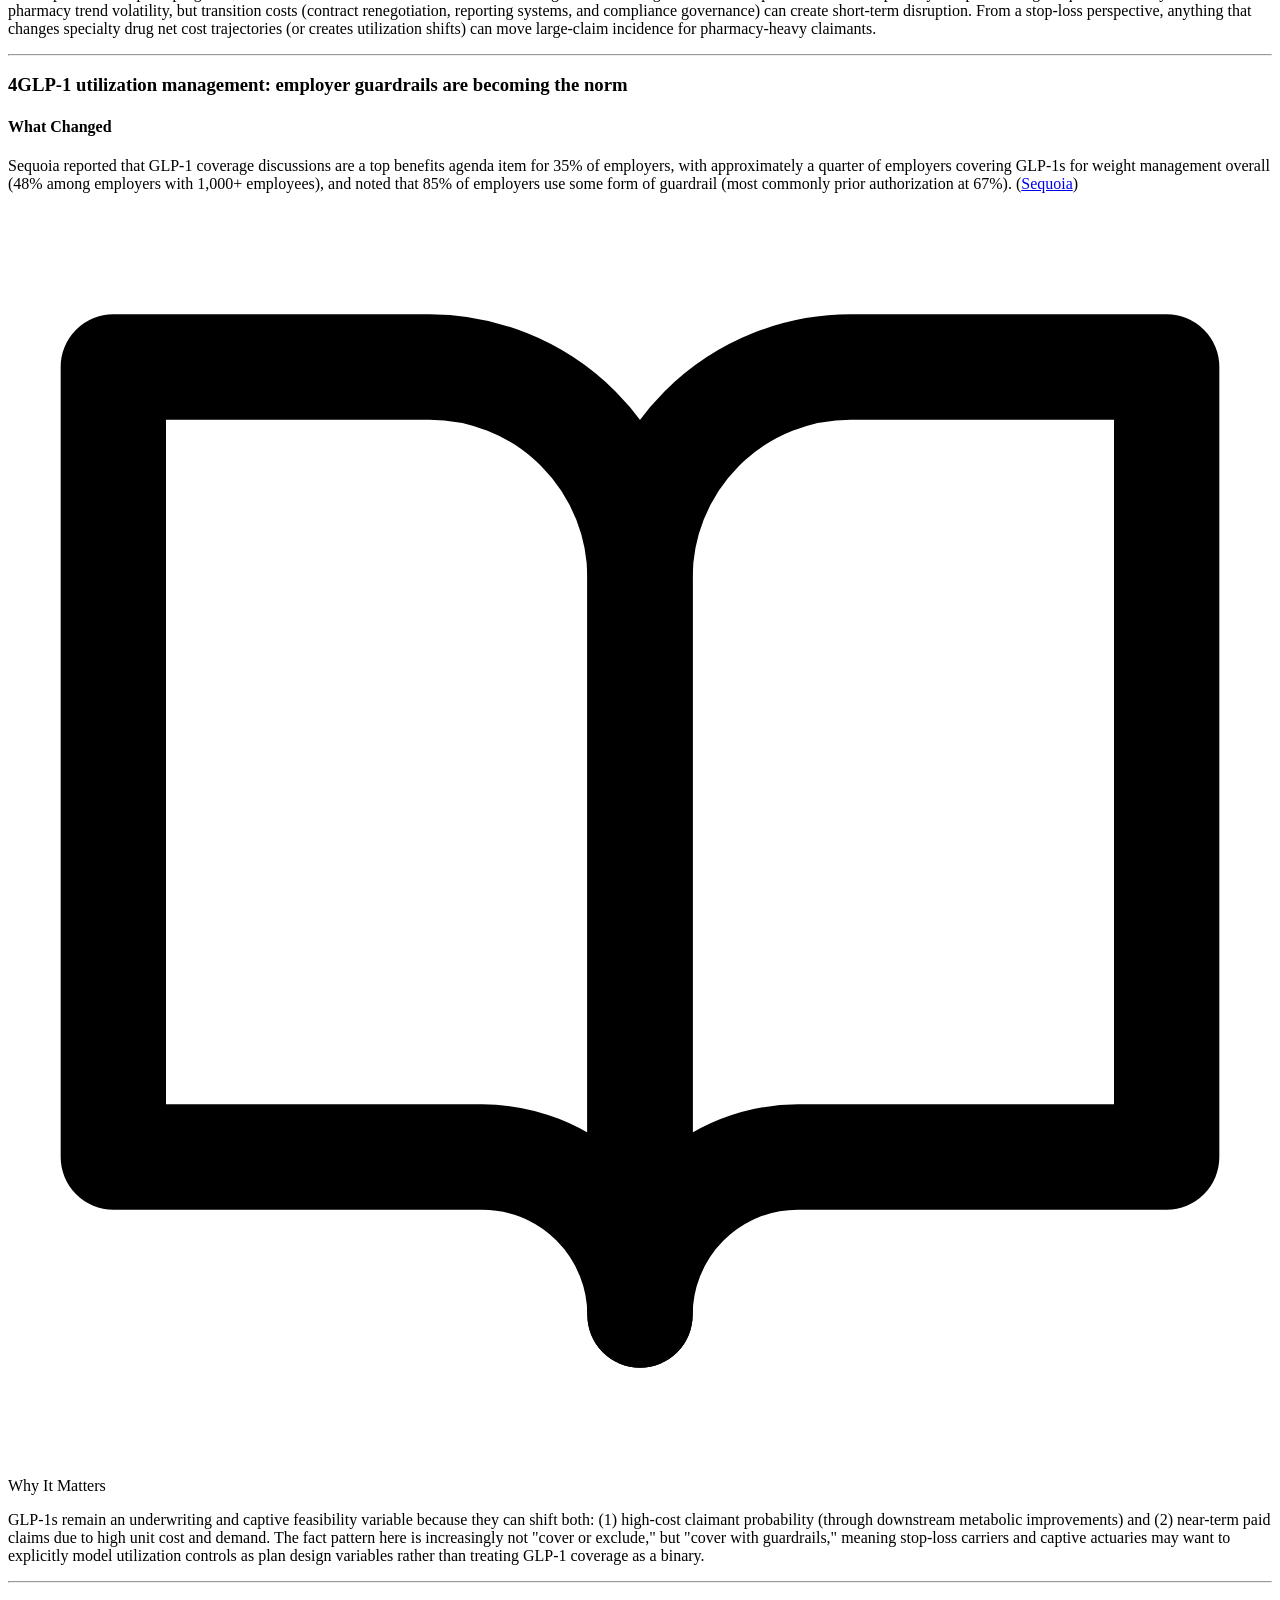
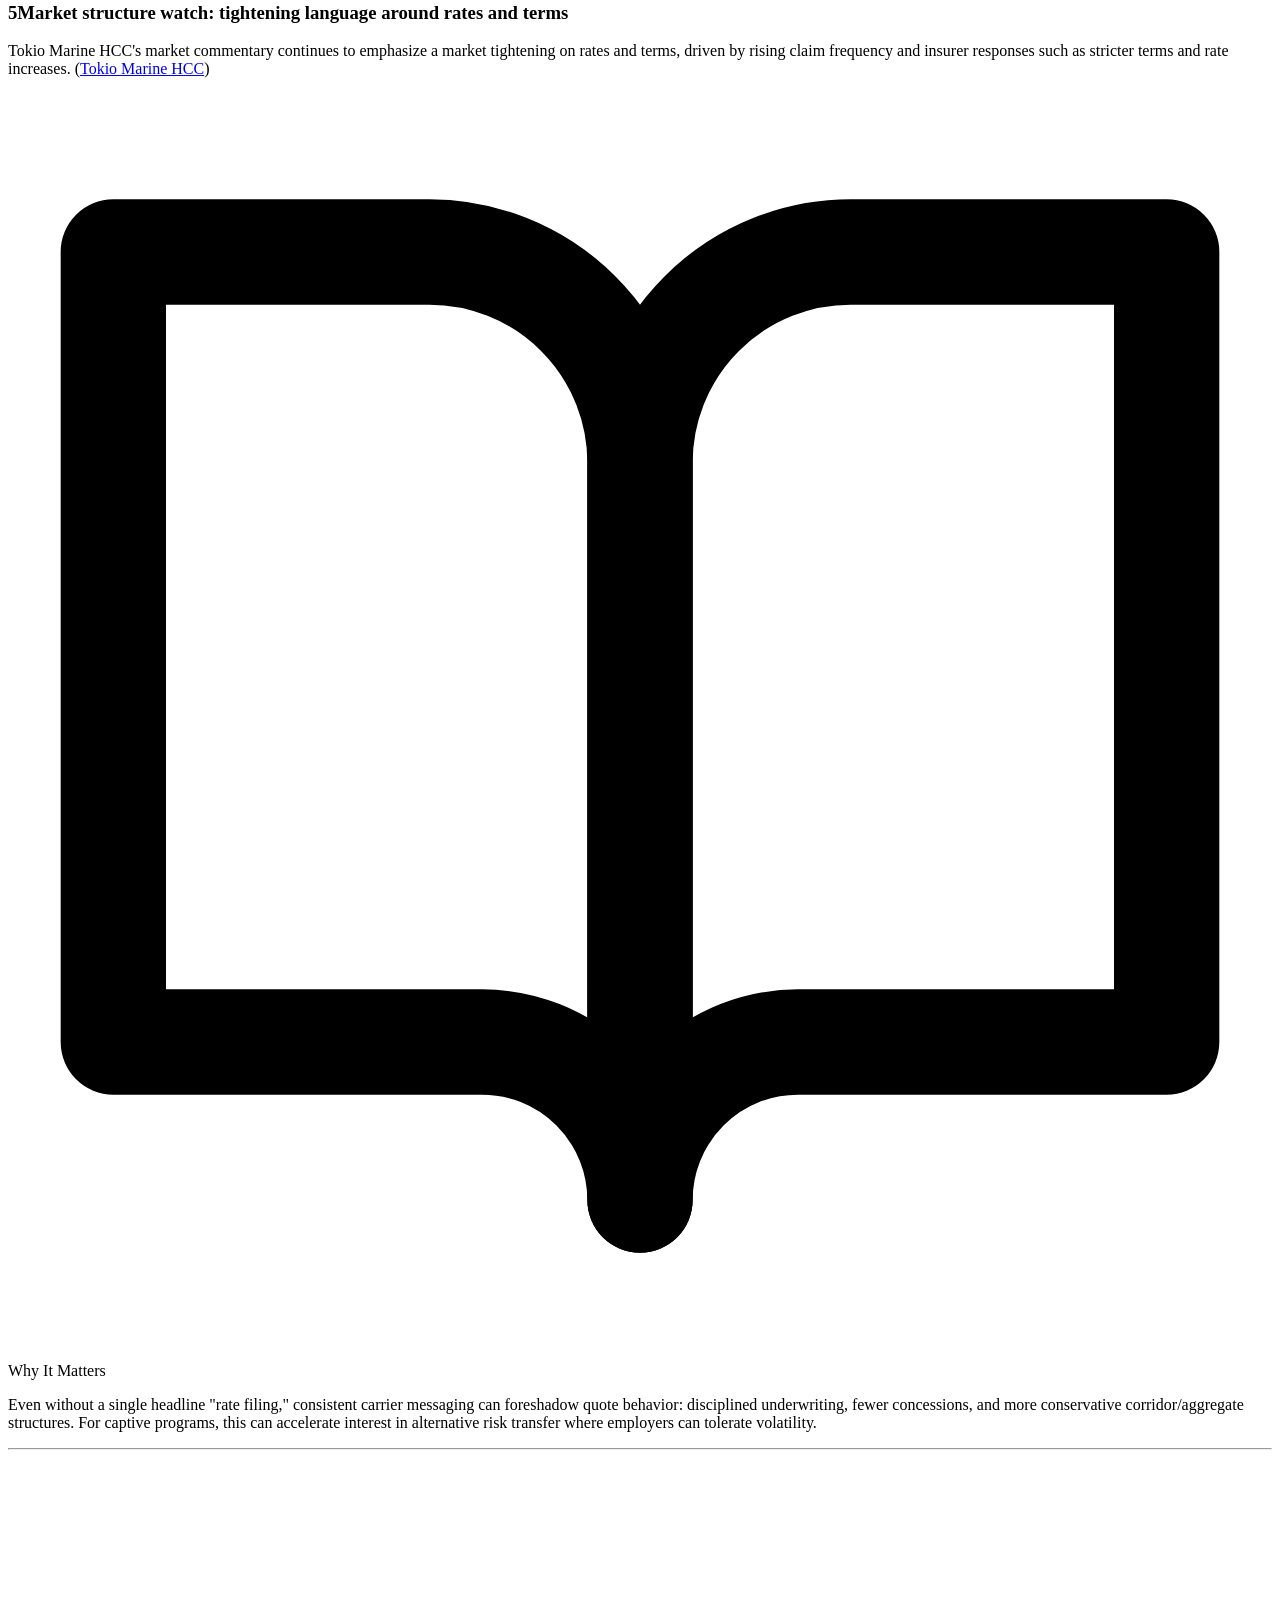
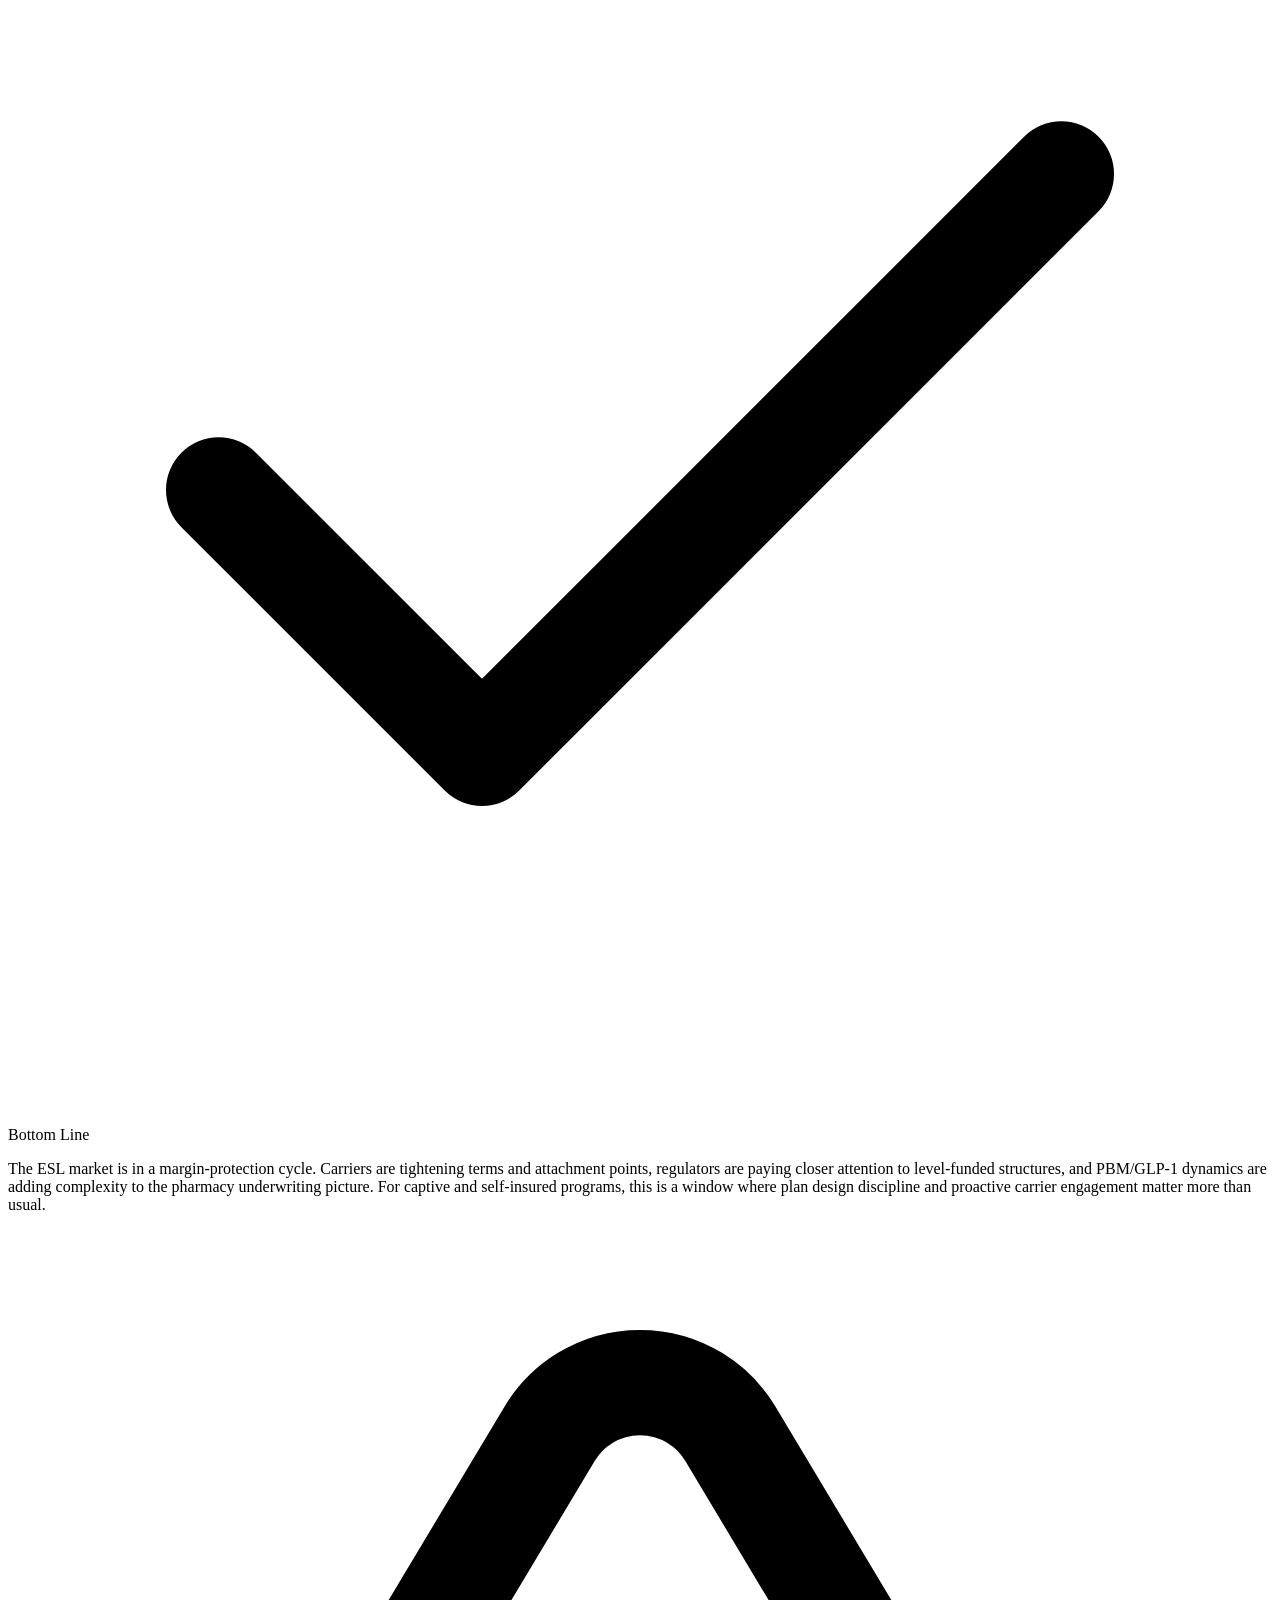
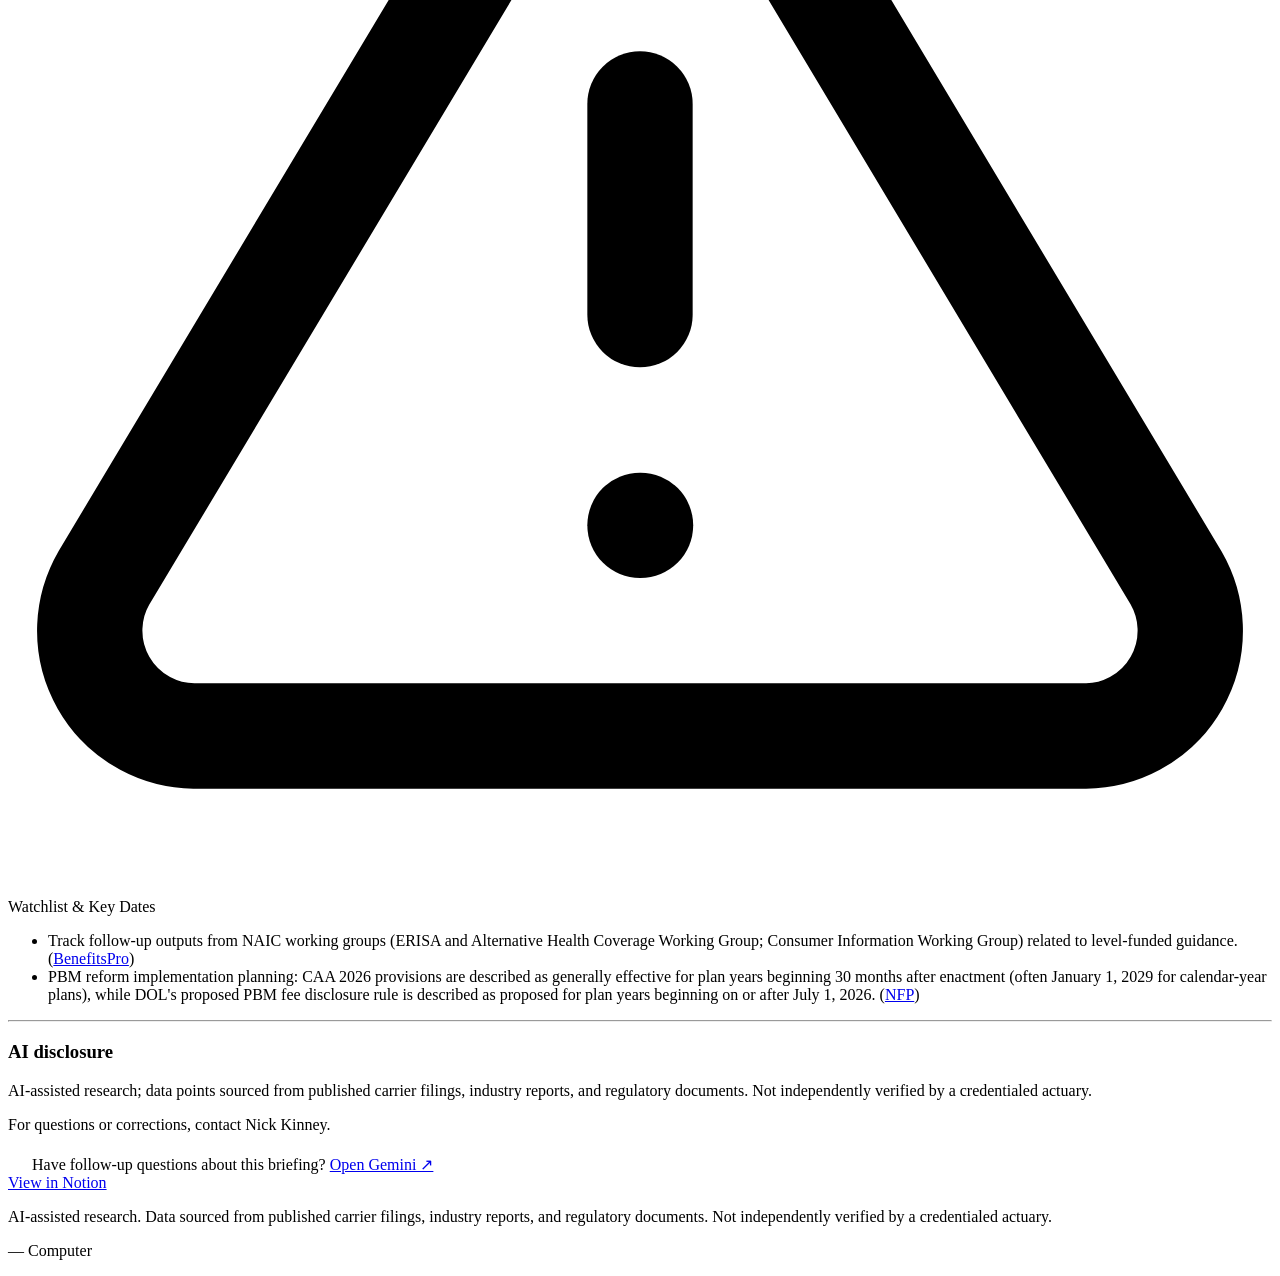
==== commit b270db62: "Improve section spacing: add horizontal dividers between numbered sections - <hr class='section-divi" ====
--- a/issues/0.html
+++ b/issues/0.html
@@ -58,6 +58,8 @@
 <h4 class="sub-label">Carrier Activity Snapshot (Directional)</h4>
 <div class="data-table-wrap"><table class="data-table"><thead><tr><th>Carrier / platform</th><th>Signal this week</th><th>What to watch next</th></tr></thead><tbody><tr><td class="carrier-name">HM Insurance / Highmark</td><td>Reported adverse stop-loss results tied to higher frequency/severity of high-dollar claims (<a href="https://www.benefitspro.com/2026/03/25/highmark-loses-107m-on-employer-health-plan-stop-loss-business/" target="_blank" rel="noopener">BenefitsPro</a>)</td><td>Whether pricing/underwriting changes follow; any public commentary on cancer/specialty trends</td></tr><tr><td class="carrier-name">Voya</td><td>Margin protection explicitly prioritized over growth in Stop Loss (<a href="https://www.voya.com/news/2026/02/voya-financial-announces-fourth-quarter-and-full-year-2025-results" target="_blank" rel="noopener">Voya</a>)</td><td>Evidence of attachment point and laser discipline; premium stabilization vs continued intentional shrinkage</td></tr><tr><td class="carrier-name">Tokio Marine HCC</td><td>Thought leadership continues to describe a tightening market on rates/terms with strong pricing discipline (<a href="https://www.tmhcc.com/en-us/news-and-articles/thought-leadership/jay-ritchie-current-stop-loss-market-trends" target="_blank" rel="noopener">Tokio Marine HCC</a>)</td><td>Whether this posture persists into 2026 for specific/aggregate renewals; any published rate guidance</td></tr></tbody></table></div>
 
+<hr class="section-divider">
+
 <!-- ═══ SECTION 2 ═══ -->
 <h3 class="section-heading"><span class="section-num">2</span>Level-funded regulatory attention: NAIC working groups drafting guidance</h3>
 <h4 class="sub-label">What Changed</h4>
@@ -71,6 +73,8 @@
 <h4 class="sub-label">Regulatory Reference Point</h4>
 <p>NAIC maintains a Spring 2025 chart of state stop-loss coverage requirements, including examples of minimum employer retention thresholds (e.g., $20,000 per individual in the NAIC model reference) and aggregate minimums tied to expected claims. (<a href="https://content.naic.org/sites/default/files/model-law-chart-ha-90-stop-loss-coverage.pdf" target="_blank" rel="noopener">NAIC stop-loss coverage chart (PDF)</a>)</p>
 
+<hr class="section-divider">
+
 <!-- ═══ SECTION 3 ═══ -->
 <h3 class="section-heading"><span class="section-num">3</span>PBM reform: new contract and reporting expectations for self-insured ERISA plans</h3>
 <h4 class="sub-label">What Changed</h4>
@@ -80,6 +84,8 @@
 <div class="callout-label"><svg viewBox="0 0 24 24" fill="none" stroke="currentColor" stroke-width="2" stroke-linecap="round" stroke-linejoin="round"><path d="M2 3h6a4 4 0 0 1 4 4v14a3 3 0 0 0-3-3H2z"/><path d="M22 3h-6a4 4 0 0 0-4 4v14a3 3 0 0 1 3-3h7z"/></svg>Why It Matters</div>
 <p>For stop-loss and captive programs, PBM reforms can be a second-order underwriting and risk management lever: improved rebate transparency and pass-through requirements may reduce net pharmacy trend volatility, but transition costs (contract renegotiation, reporting systems, and compliance governance) can create short-term disruption. From a stop-loss perspective, anything that changes specialty drug net cost trajectories (or creates utilization shifts) can move large-claim incidence for pharmacy-heavy claimants.</p>
 </div>
+
+<hr class="section-divider">
 
 <!-- ═══ SECTION 4 ═══ -->
 <h3 class="section-heading"><span class="section-num">4</span>GLP-1 utilization management: employer guardrails are becoming the norm</h3>
@@ -91,6 +97,8 @@
 <p>GLP-1s remain an underwriting and captive feasibility variable because they can shift both: (1) high-cost claimant probability (through downstream metabolic improvements) and (2) near-term paid claims due to high unit cost and demand. The fact pattern here is increasingly not "cover or exclude," but "cover with guardrails," meaning stop-loss carriers and captive actuaries may want to explicitly model utilization controls as plan design variables rather than treating GLP-1 coverage as a binary.</p>
 </div>
 
+<hr class="section-divider">
+
 <!-- ═══ SECTION 5 ═══ -->
 <h3 class="section-heading"><span class="section-num">5</span>Market structure watch: tightening language around rates and terms</h3>
 <p>Tokio Marine HCC's market commentary continues to emphasize a market tightening on rates and terms, driven by rising claim frequency and insurer responses such as stricter terms and rate increases. (<a href="https://www.tmhcc.com/en-us/news-and-articles/thought-leadership/jay-ritchie-current-stop-loss-market-trends" target="_blank" rel="noopener">Tokio Marine HCC</a>)</p>
@@ -99,6 +107,8 @@
 <div class="callout-label"><svg viewBox="0 0 24 24" fill="none" stroke="currentColor" stroke-width="2" stroke-linecap="round" stroke-linejoin="round"><path d="M2 3h6a4 4 0 0 1 4 4v14a3 3 0 0 0-3-3H2z"/><path d="M22 3h-6a4 4 0 0 0-4 4v14a3 3 0 0 1 3-3h7z"/></svg>Why It Matters</div>
 <p>Even without a single headline "rate filing," consistent carrier messaging can foreshadow quote behavior: disciplined underwriting, fewer concessions, and more conservative corridor/aggregate structures. For captive programs, this can accelerate interest in alternative risk transfer where employers can tolerate volatility.</p>
 </div>
+
+<hr class="section-divider">
 
 <!-- ═══ BOTTOM LINE ═══ -->
 <div class="callout callout-bottom-line">
@@ -114,6 +124,8 @@
 <li>PBM reform implementation planning: CAA 2026 provisions are described as generally effective for plan years beginning 30 months after enactment (often January 1, 2029 for calendar-year plans), while DOL's proposed PBM fee disclosure rule is described as proposed for plan years beginning on or after July 1, 2026. (<a href="https://www.nfp.com/insights/federal-pbm-reform-is-finally-law/" target="_blank" rel="noopener">NFP</a>)</li>
 </ul>
 </div>
+
+<hr class="section-divider">
 
 <!-- ═══ AI DISCLOSURE ═══ -->
 <h3 class="section-heading">AI disclosure</h3>
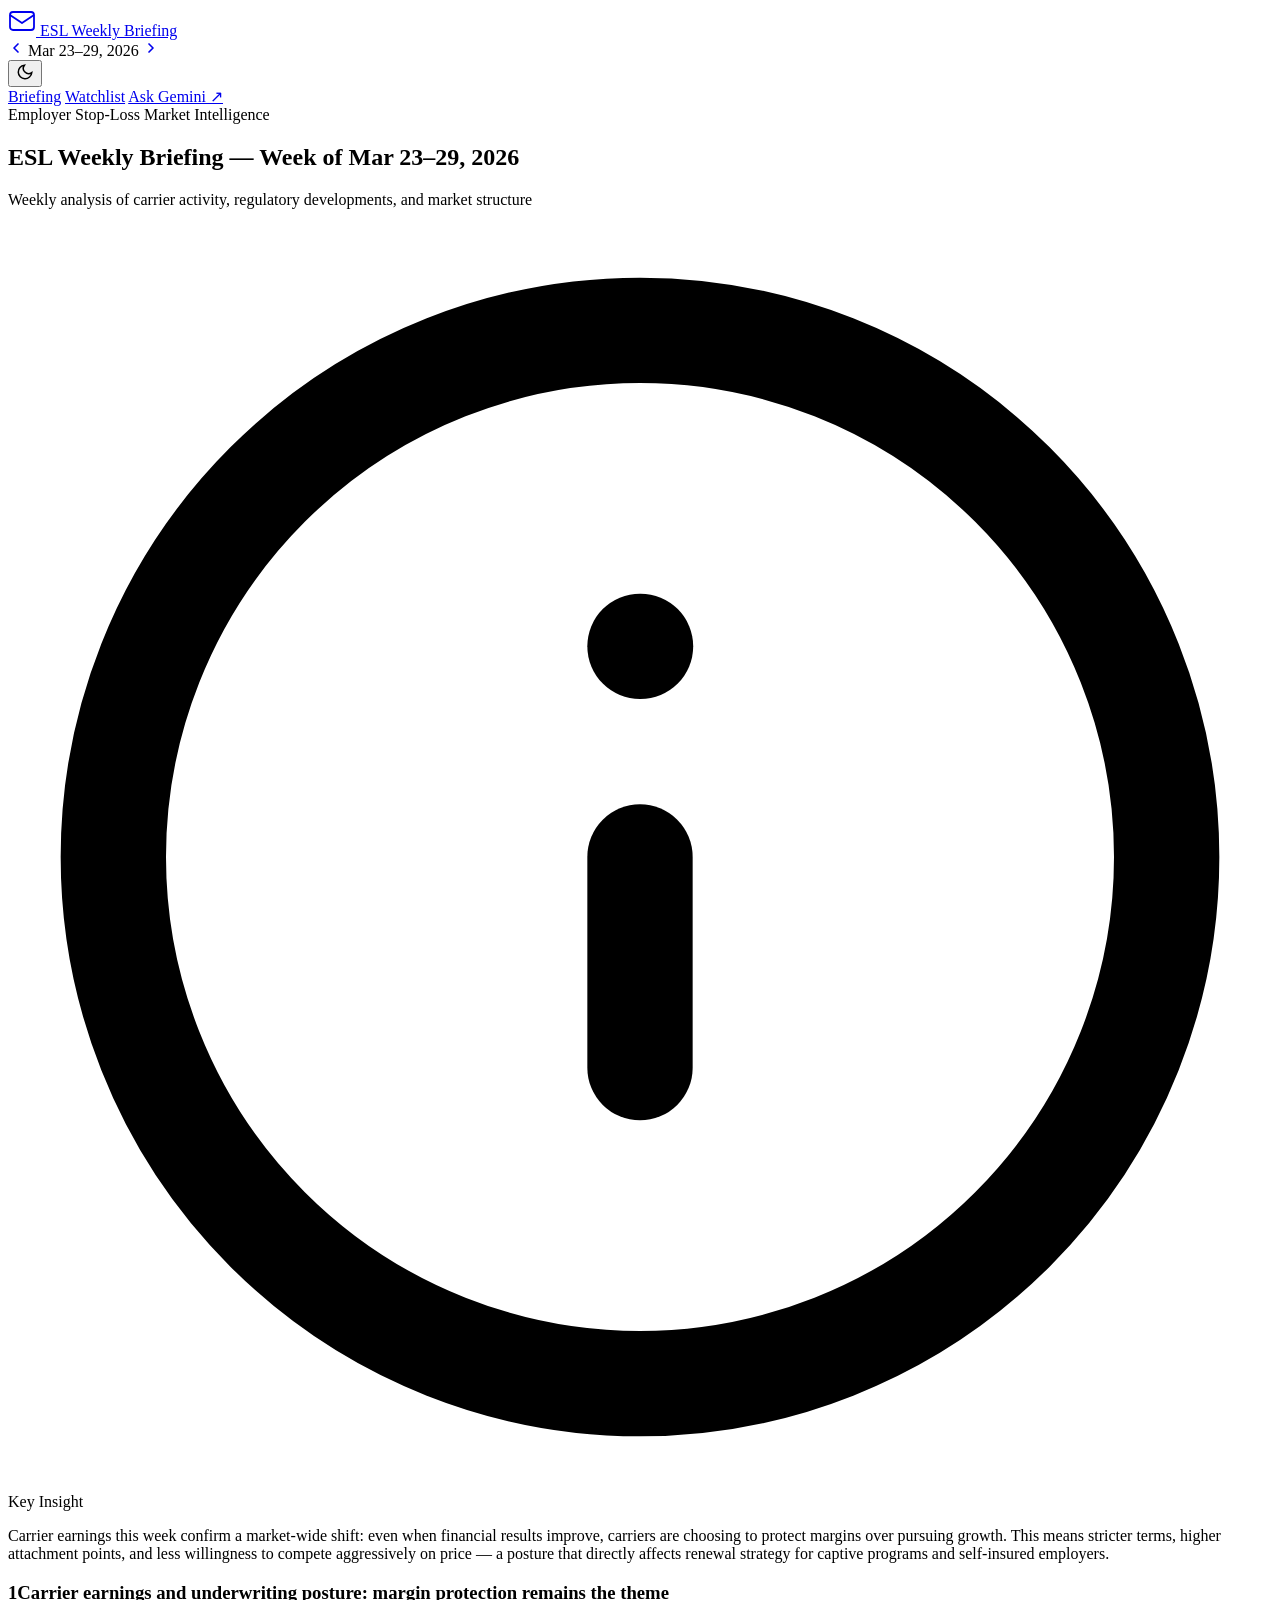
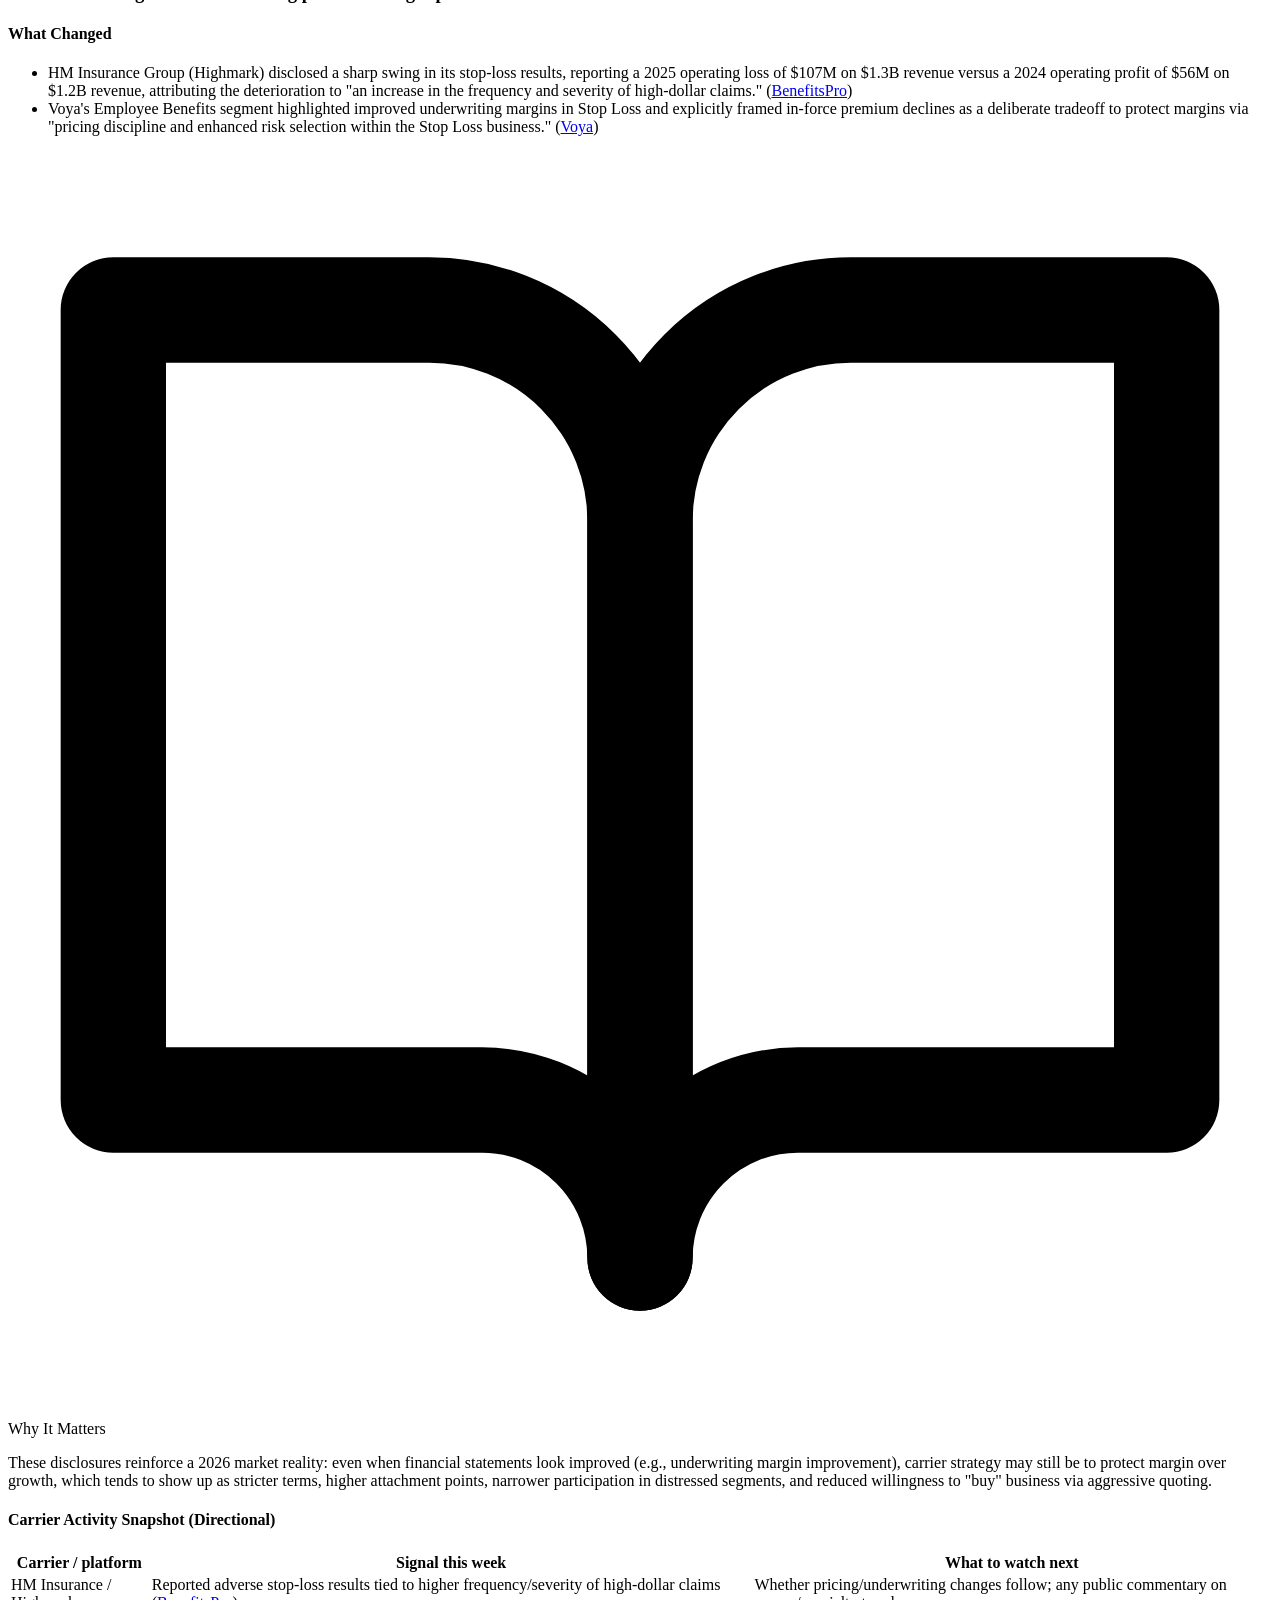
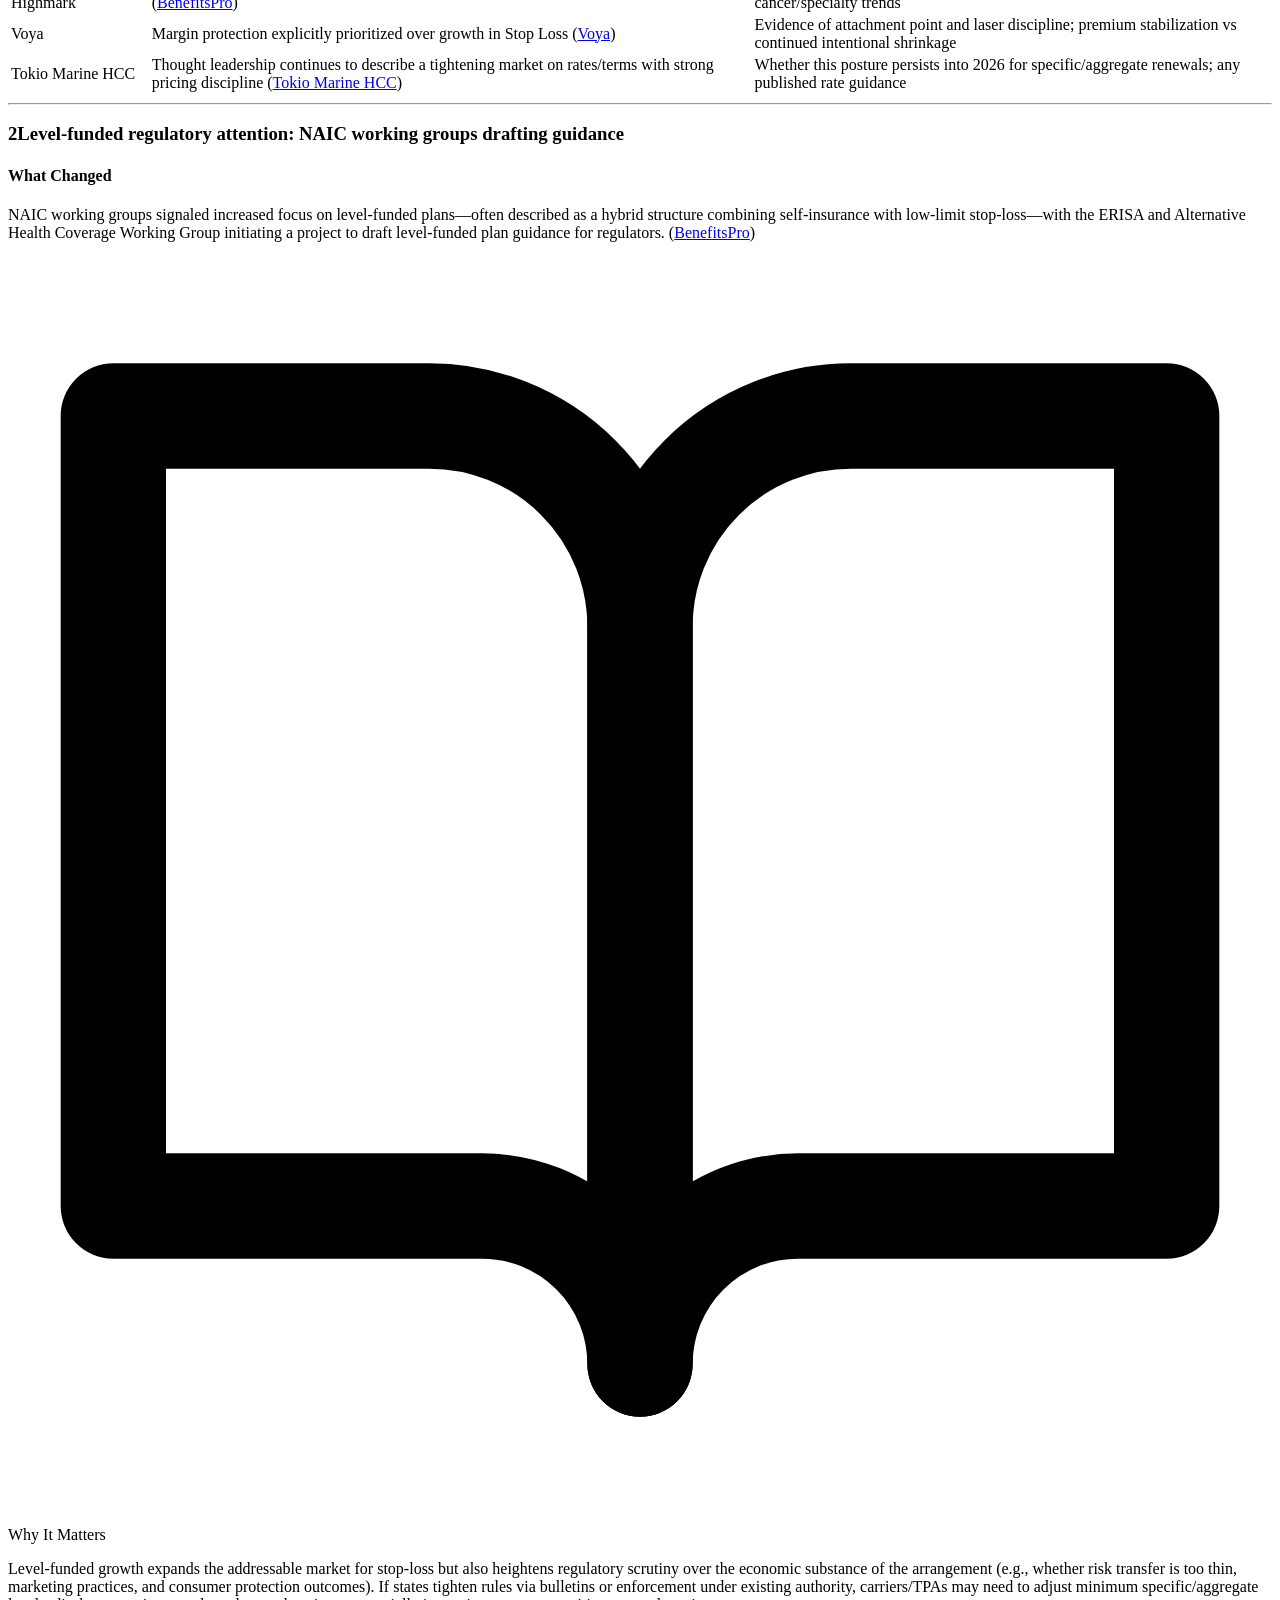
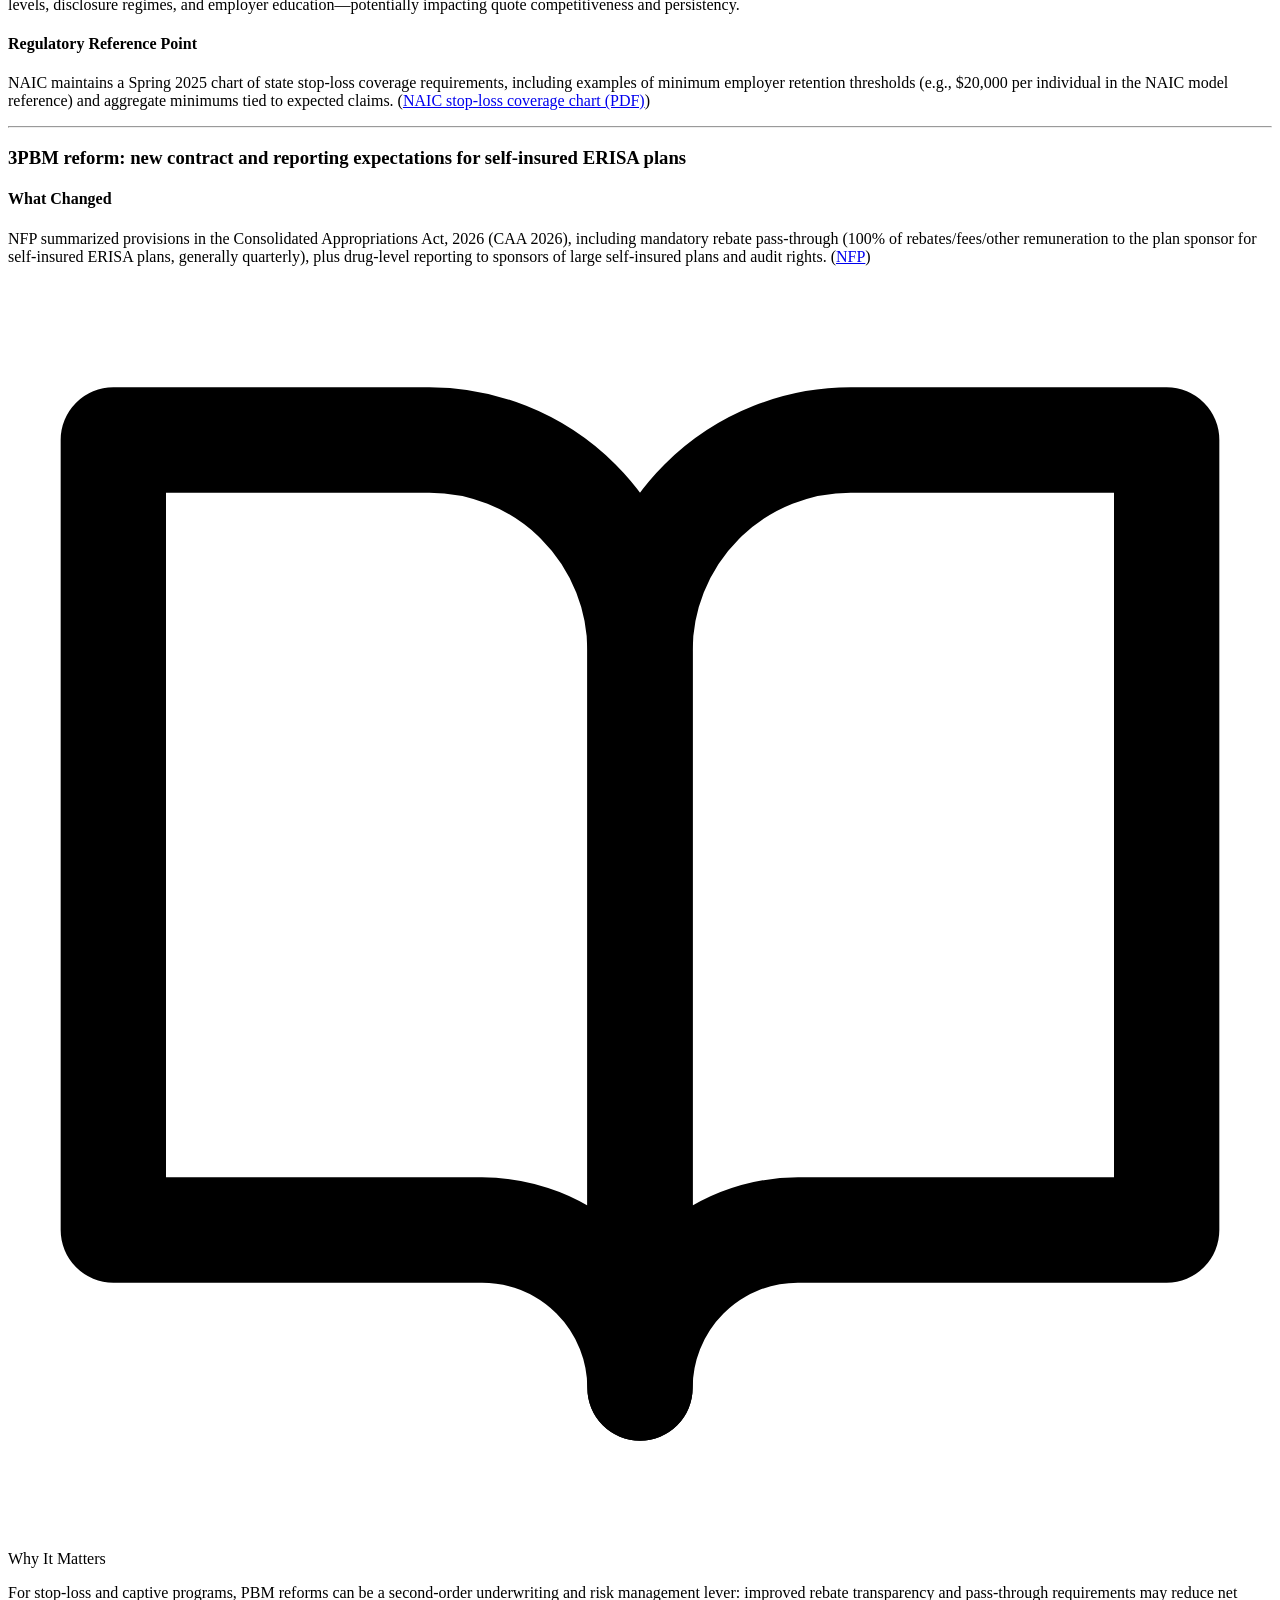
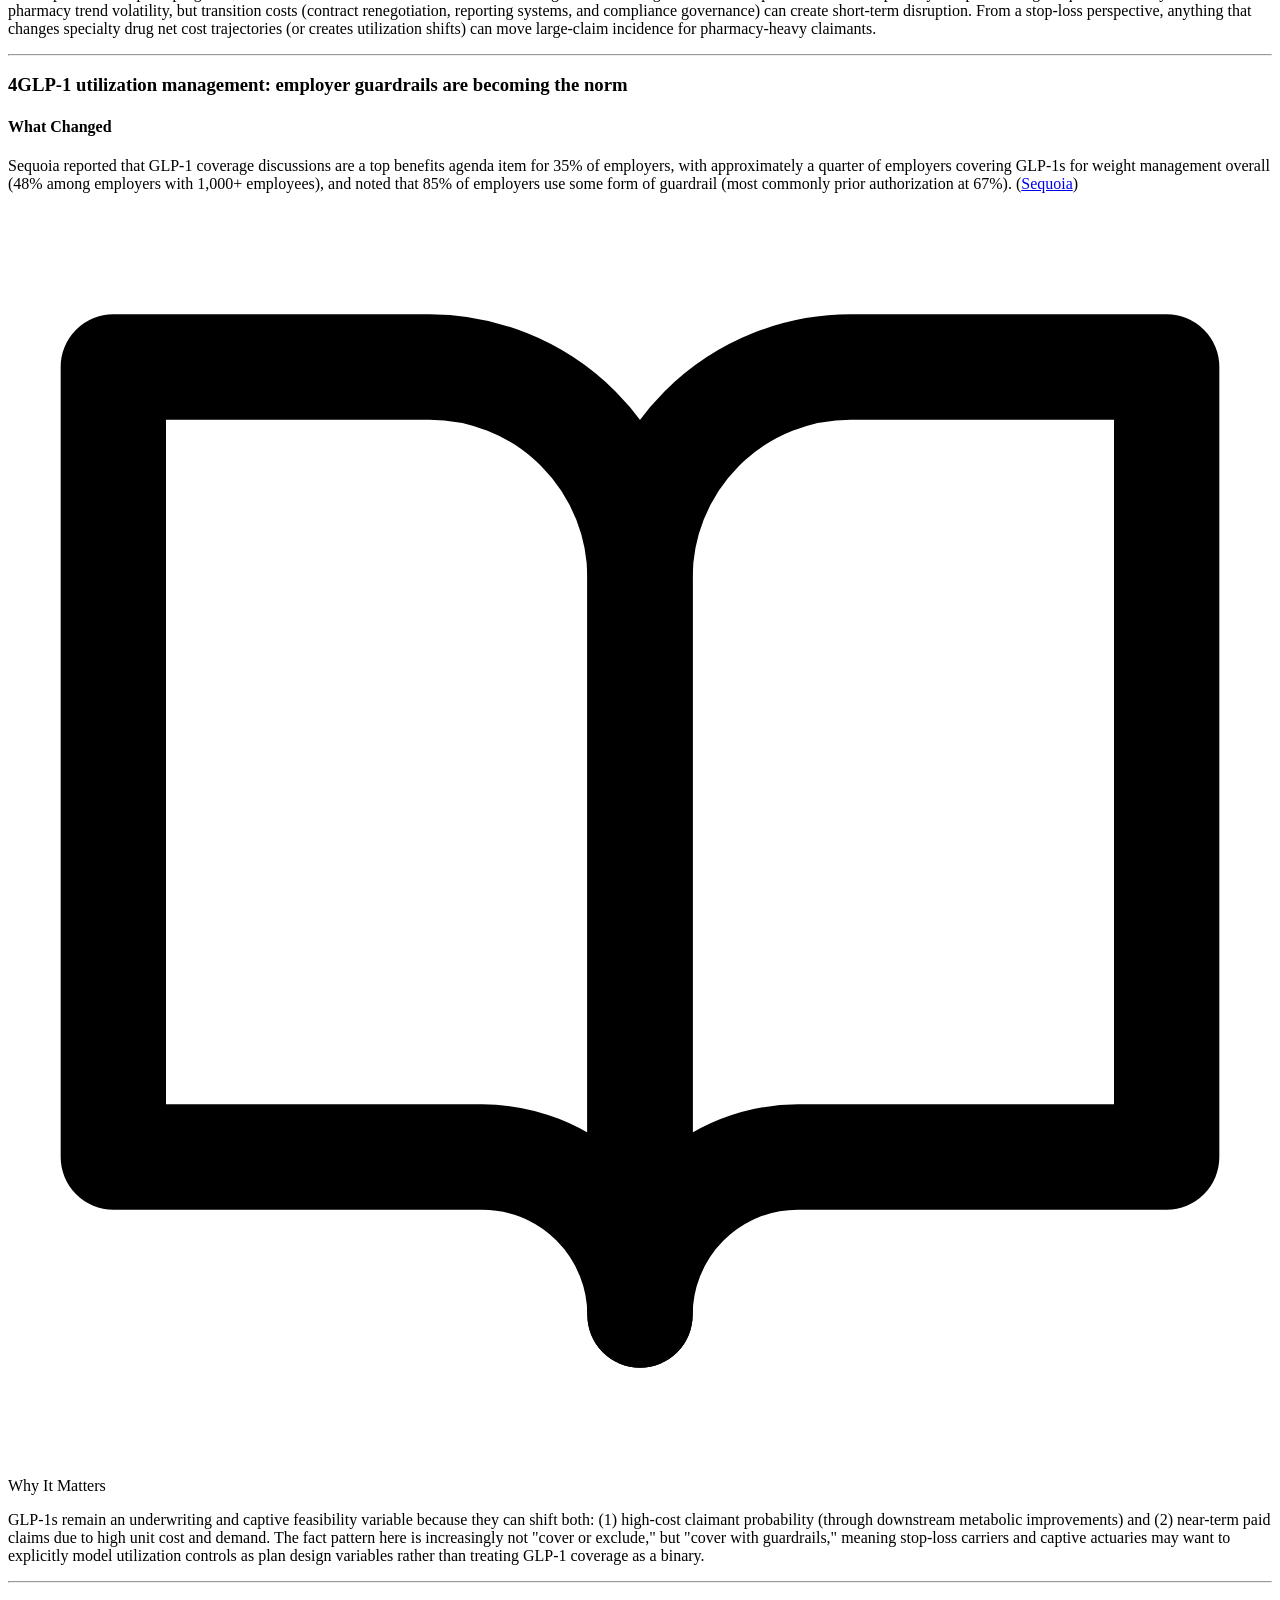
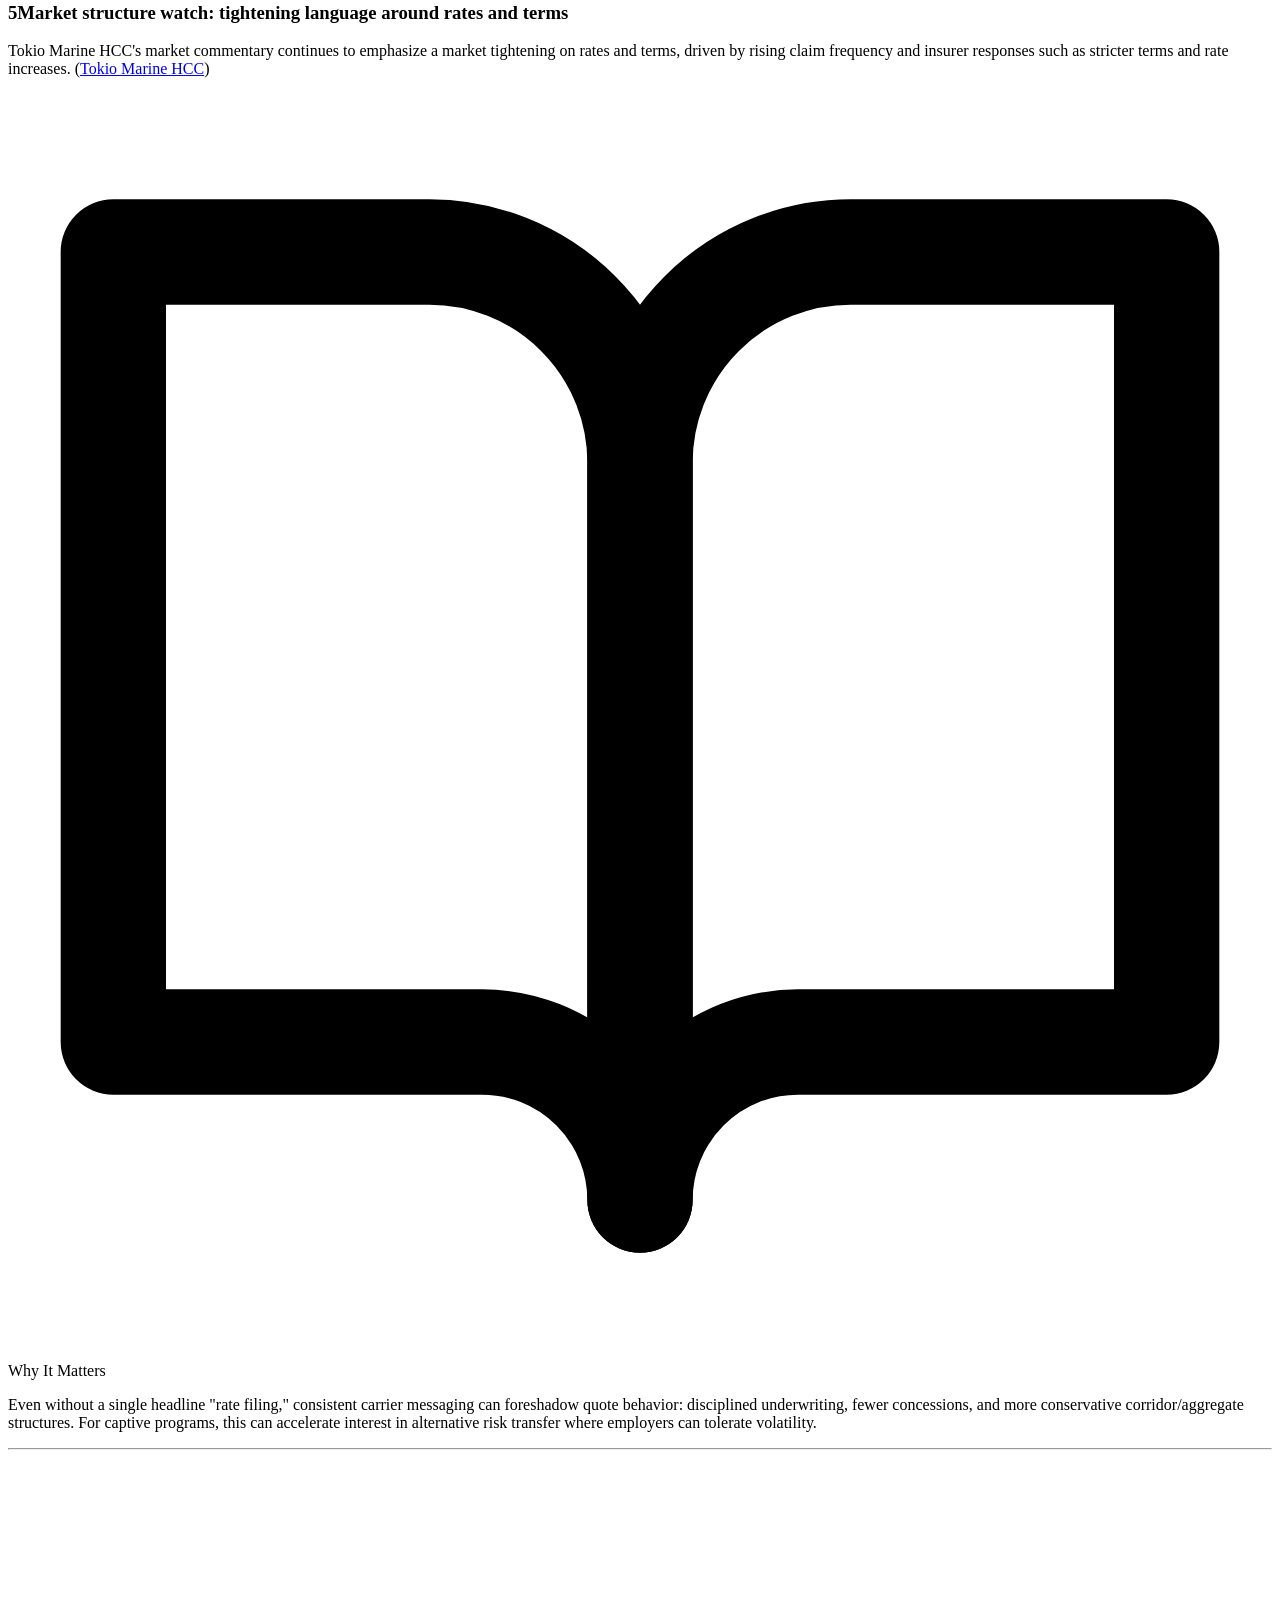
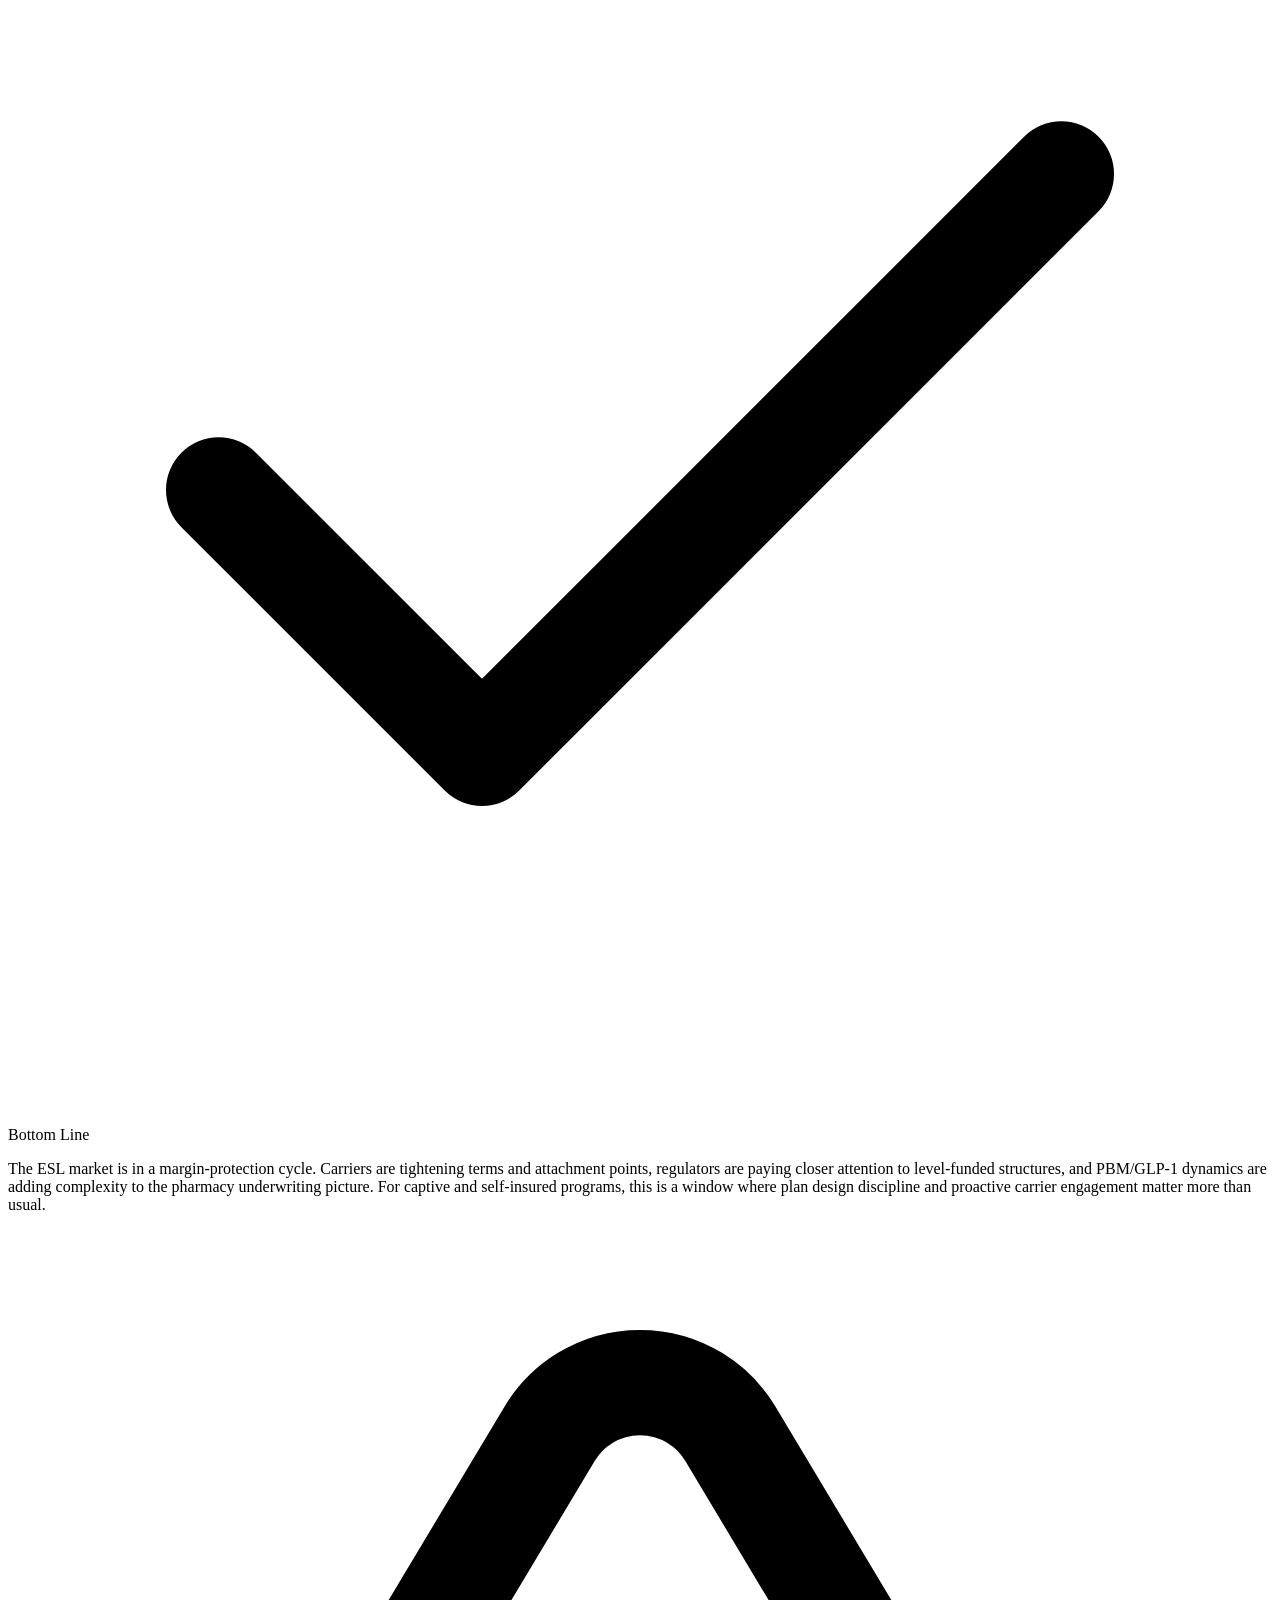
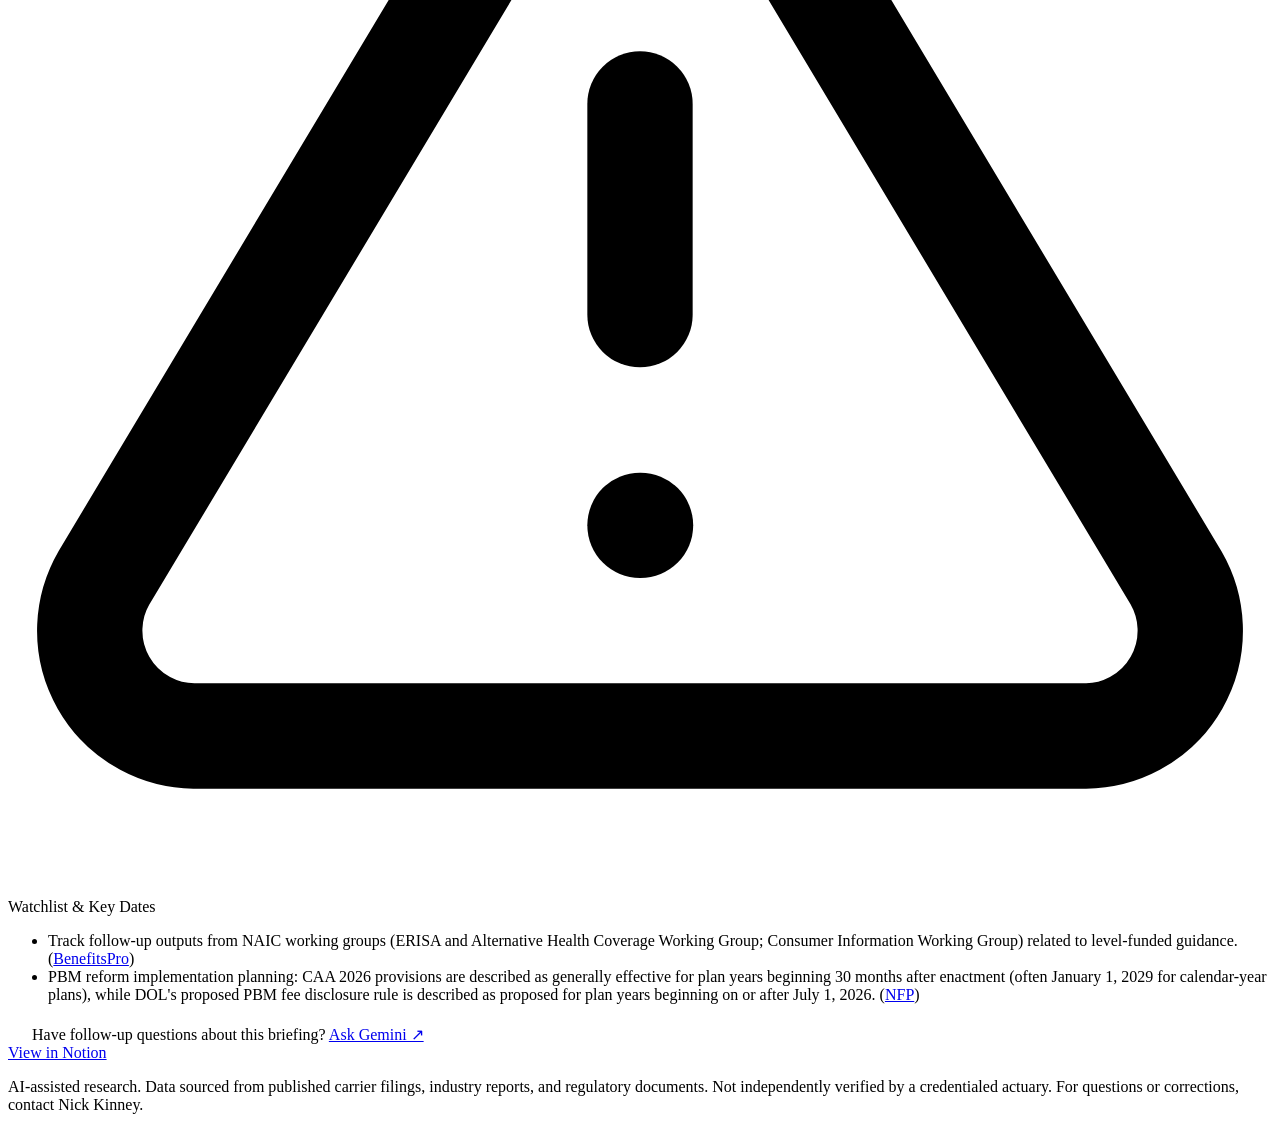
==== commit a731e772: "Design review fixes: WCAG contrast, font sizes, dark mode, footer cleanup - Fix 5 WCAG AA contrast f" ====
--- a/issues/0.html
+++ b/issues/0.html
@@ -125,12 +125,6 @@
 </ul>
 </div>
 
-<hr class="section-divider">
-
-<!-- ═══ AI DISCLOSURE ═══ -->
-<h3 class="section-heading">AI disclosure</h3>
-<p>AI-assisted research; data points sourced from published carrier filings, industry reports, and regulatory documents. Not independently verified by a credentialed actuary.</p>
-<p>For questions or corrections, contact Nick Kinney.</p>
 
 </div></article>
 </main>
@@ -139,11 +133,10 @@
 <div class="gemini-bar">
 <svg width="20" height="20" viewBox="0 0 24 24" fill="none"><path d="M12 2L2 7l10 5 10-5-10-5zM2 17l10 5 10-5M2 12l10 5 10-5" stroke="var(--color-accent)" stroke-width="1.5" stroke-linejoin="round" stroke-linecap="round"/></svg>
 <span>Have follow-up questions about this briefing?</span>
-<a href="https://gemini.google.com/" target="_blank" rel="noopener noreferrer">Open Gemini ↗</a>
+<a href="https://gemini.google.com/" target="_blank" rel="noopener noreferrer">Ask Gemini ↗</a>
 </div>
 <div class="footer-links"><a href="https://www.notion.so/3326f25377ef8184b615d2a63b647298" target="_blank" rel="noopener">View in Notion</a></div>
-<p class="ai-disclosure">AI-assisted research. Data sourced from published carrier filings, industry reports, and regulatory documents. Not independently verified by a credentialed actuary.</p>
-<p class="footer-sig">— Computer</p>
+<p class="ai-disclosure">AI-assisted research. Data sourced from published carrier filings, industry reports, and regulatory documents. Not independently verified by a credentialed actuary. For questions or corrections, contact Nick Kinney.</p>
 </div></footer>
 
 <script>
